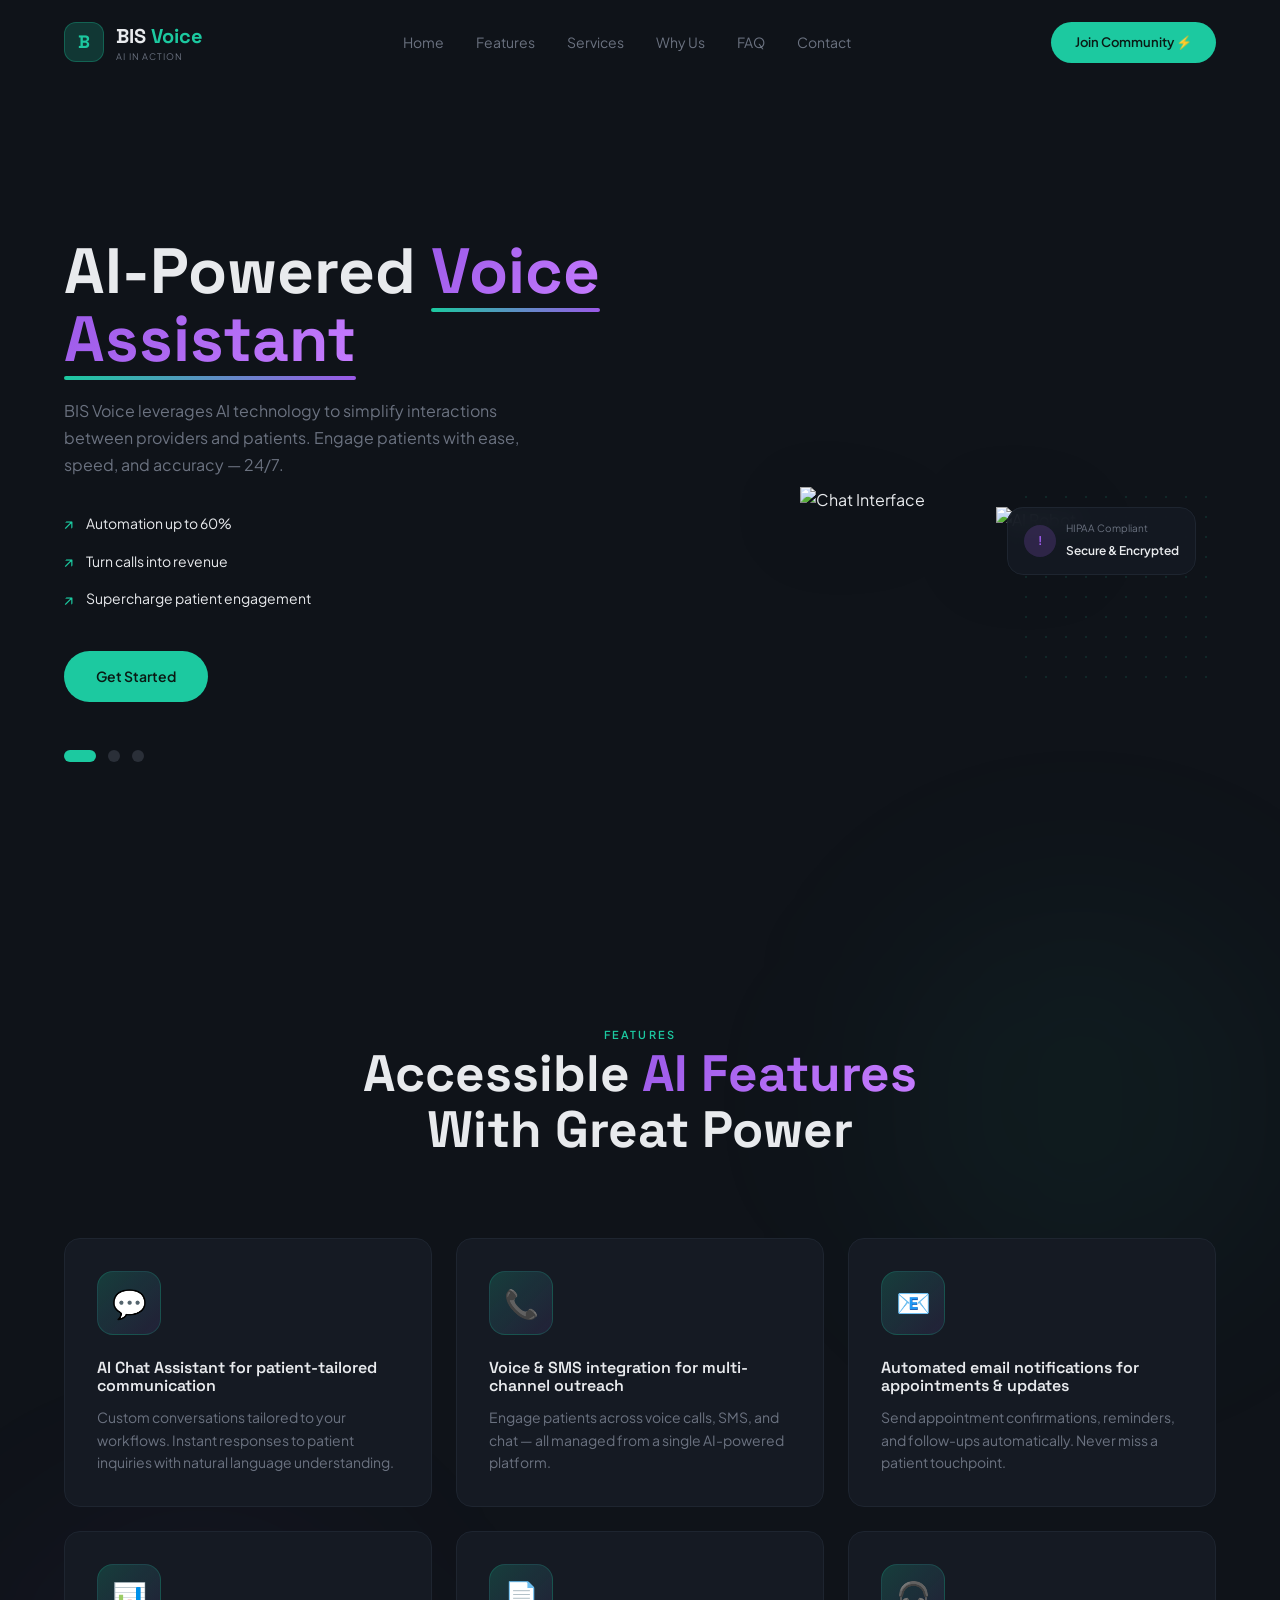
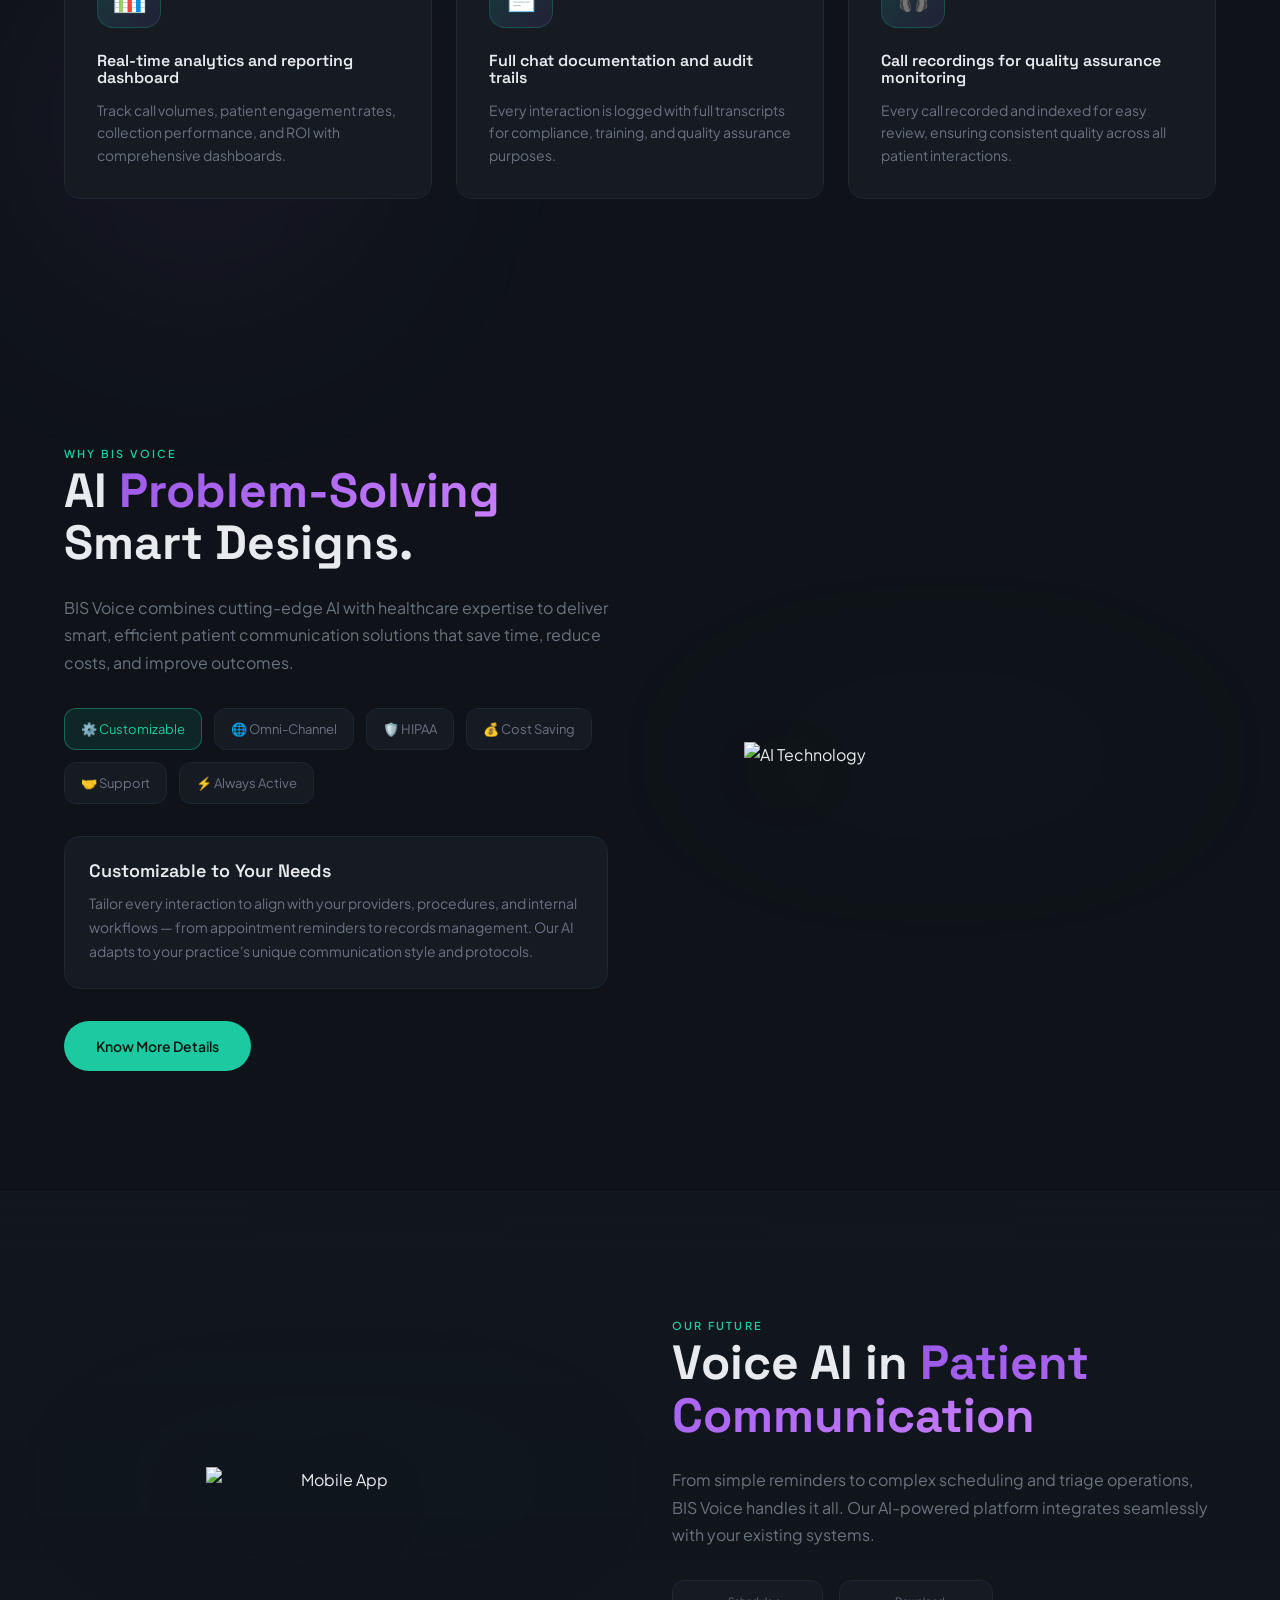
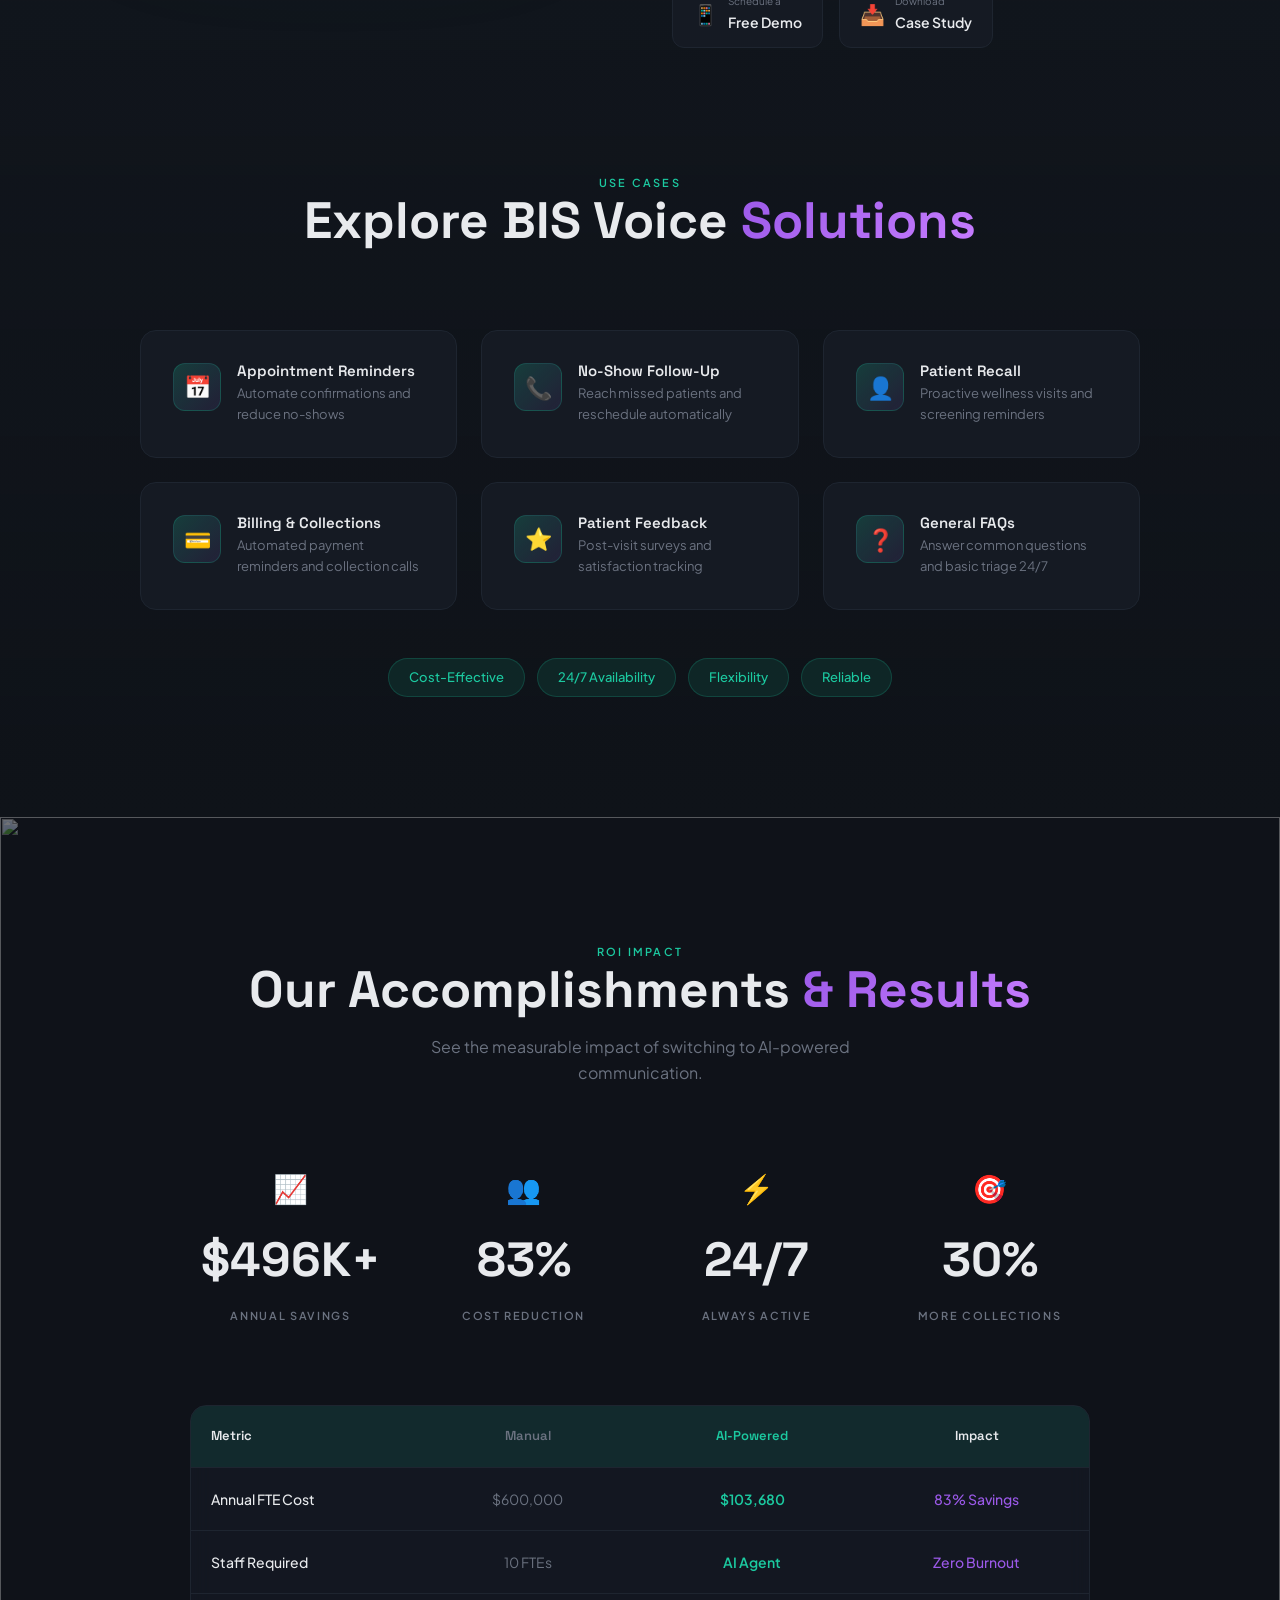
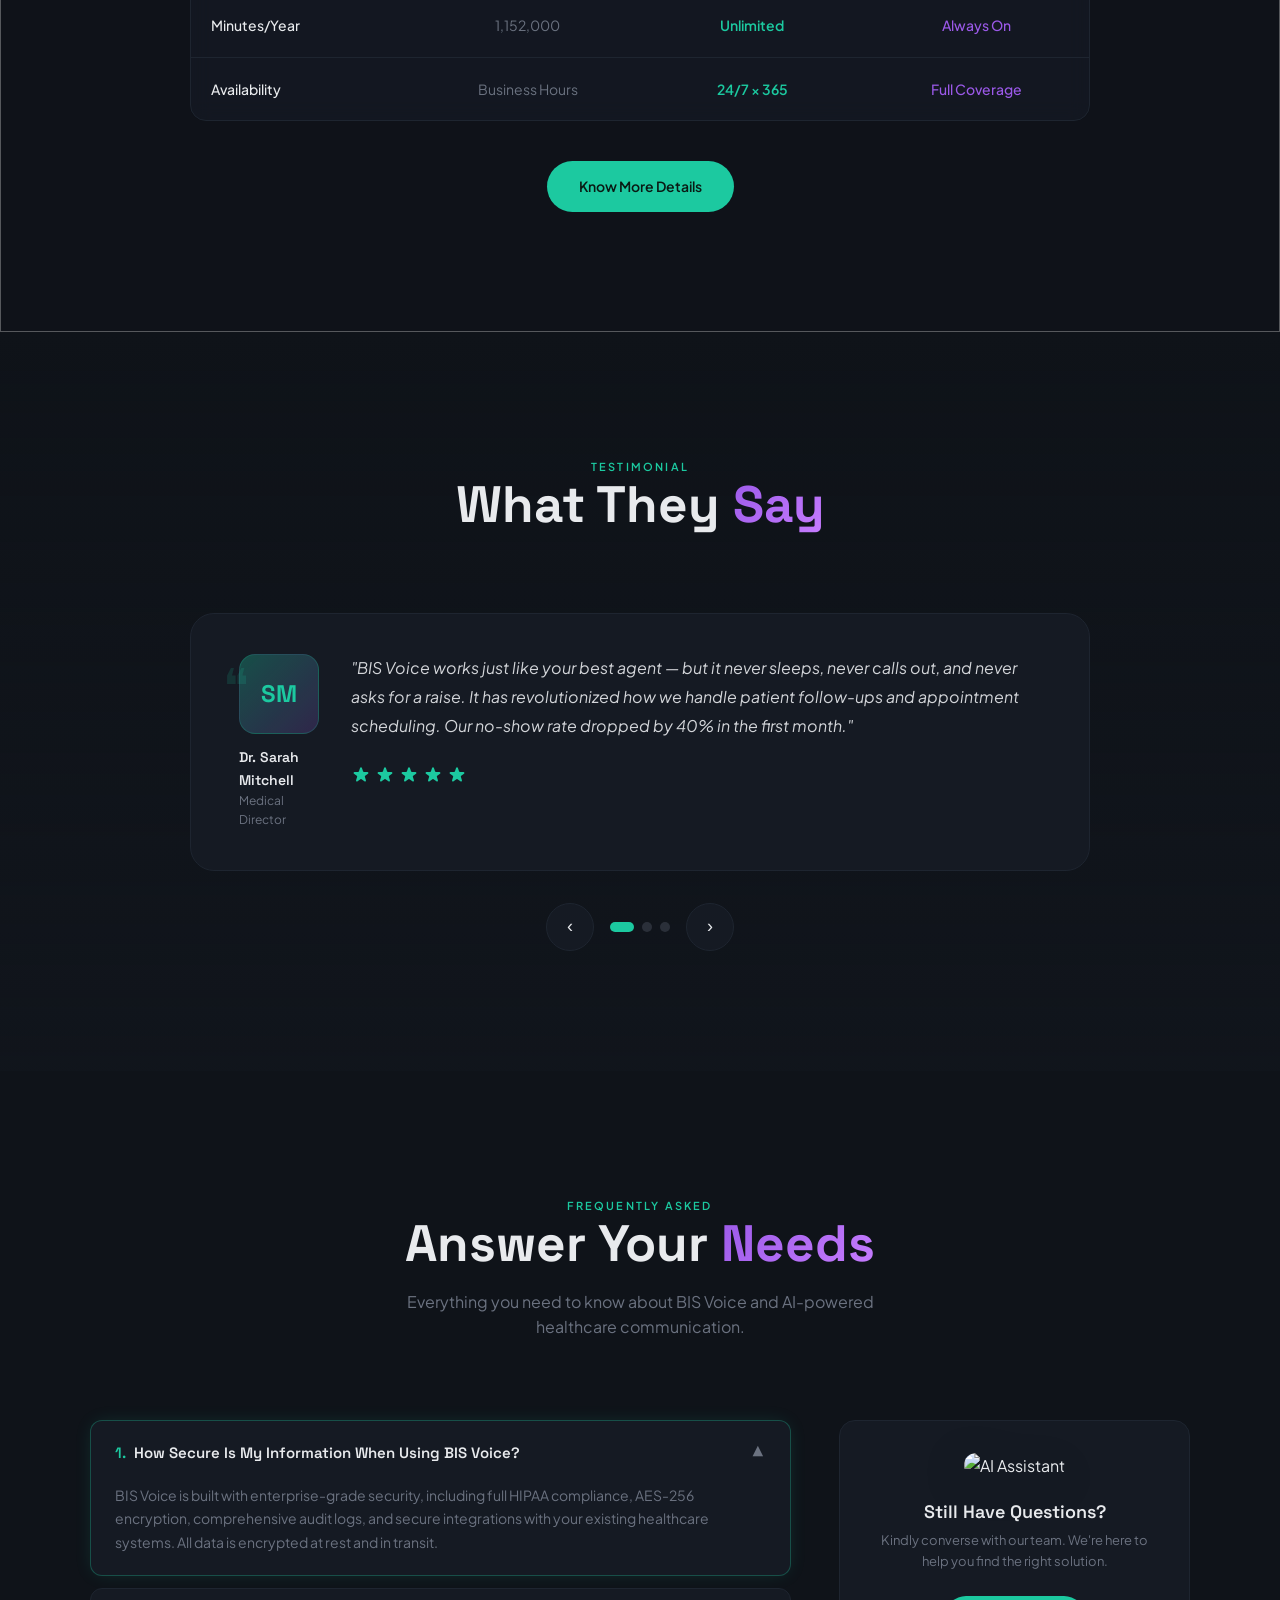
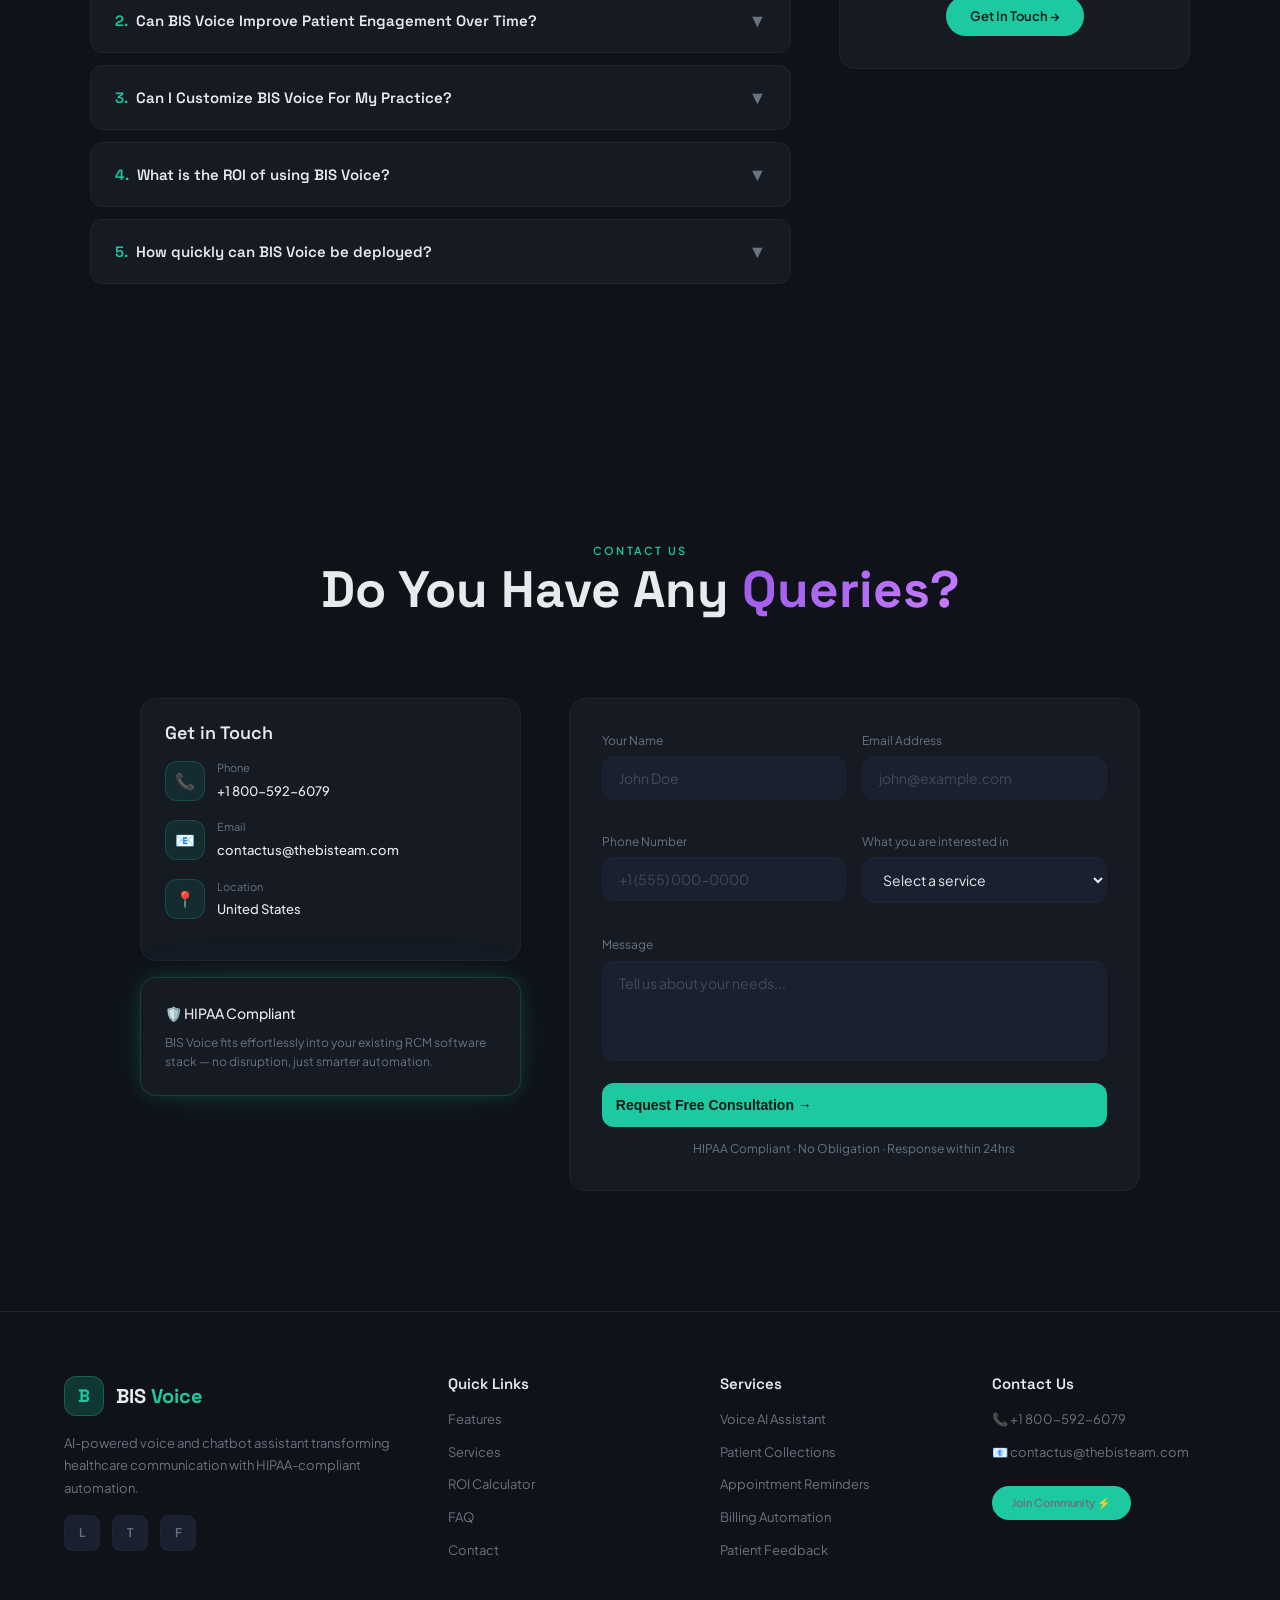
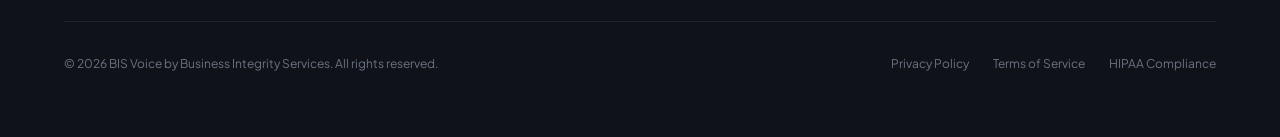
==== public/bisvoice-standalone.html @ 78877ca8 "Redesigned BIS Voice page Overhauled homepage to mimic AI Globe layout with new hero, features, use " ====
<!DOCTYPE html>
<html lang="en">
<head>
  <meta charset="UTF-8" />
  <meta name="viewport" content="width=device-width, initial-scale=1.0" />
  <title>BIS Voice — AI-Powered Healthcare Communication</title>
  <meta name="description" content="BIS Voice leverages AI to simplify healthcare communication. HIPAA-compliant voice and chatbot assistant for patient engagement." />
  <link rel="preconnect" href="https://fonts.googleapis.com" />
  <link rel="preconnect" href="https://fonts.gstatic.com" crossorigin />
  <link href="https://fonts.googleapis.com/css2?family=Plus+Jakarta+Sans:wght@300;400;500;600;700;800&family=Space+Grotesk:wght@400;500;600;700&display=swap" rel="stylesheet" />
  <style>
    *, *::before, *::after { margin: 0; padding: 0; box-sizing: border-box; }
    :root {
      --bg: #0f1319;
      --bg-card: #151a23;
      --fg: #e8eaed;
      --primary: #1cc9a0;
      --primary-dark: #0a1a14;
      --accent: #9b59e8;
      --muted: #6b7280;
      --border: #1e2530;
      --secondary: #1a2030;
    }
    html { scroll-behavior: smooth; }
    body { font-family: 'Plus Jakarta Sans', sans-serif; background: var(--bg); color: var(--fg); line-height: 1.6; overflow-x: hidden; }
    h1, h2, h3, h4, h5, h6 { font-family: 'Space Grotesk', sans-serif; line-height: 1.1; }
    a { text-decoration: none; color: inherit; }
    img { max-width: 100%; height: auto; }
    .container { max-width: 1200px; margin: 0 auto; padding: 0 24px; }
    
    /* Utilities */
    .text-gradient { background: linear-gradient(135deg, var(--accent), #c77dff); -webkit-background-clip: text; -webkit-text-fill-color: transparent; background-clip: text; }
    .section-label { font-size: 11px; font-weight: 600; text-transform: uppercase; letter-spacing: 0.2em; color: var(--primary); }
    .glow-border { box-shadow: 0 0 20px -5px rgba(28,201,160,0.3), 0 0 60px -15px rgba(28,201,160,0.15); }
    .btn-primary { display: inline-flex; align-items: center; gap: 8px; background: var(--primary); color: var(--primary-dark); padding: 14px 32px; border-radius: 50px; font-weight: 600; font-size: 14px; border: none; cursor: pointer; transition: all 0.3s; }
    .btn-primary:hover { box-shadow: 0 10px 30px rgba(28,201,160,0.3); transform: translateY(-2px); }
    .card { background: var(--bg-card); border: 1px solid var(--border); border-radius: 16px; padding: 32px; transition: all 0.5s; }
    .card:hover { transform: translateY(-8px); box-shadow: 0 20px 60px -15px rgba(28,201,160,0.2); }
    .dot-pattern { background-image: radial-gradient(circle, rgba(28,201,160,0.3) 1px, transparent 1px); background-size: 20px 20px; }

    /* Animations */
    @keyframes float { 0%,100%{transform:translateY(0)} 50%{transform:translateY(-20px)} }
    @keyframes fadeInUp { from{opacity:0;transform:translateY(30px)} to{opacity:1;transform:translateY(0)} }
    @keyframes slideLeft { 0%{transform:translateX(0)} 100%{transform:translateX(-50%)} }
    .animate-float { animation: float 6s ease-in-out infinite; }
    .fade-in { animation: fadeInUp 0.6s ease-out both; }
    .fade-in-d1 { animation-delay: 0.1s; }
    .fade-in-d2 { animation-delay: 0.2s; }
    .fade-in-d3 { animation-delay: 0.3s; }
    .fade-in-d4 { animation-delay: 0.4s; }
    .fade-in-d5 { animation-delay: 0.5s; }

    /* Navigation */
    .navbar { position: fixed; top: 0; left: 0; right: 0; z-index: 50; padding: 20px 0; transition: all 0.5s; }
    .navbar.scrolled { background: rgba(15,19,25,0.95); backdrop-filter: blur(20px); border-bottom: 1px solid var(--border); padding: 12px 0; }
    .navbar .inner { display: flex; align-items: center; justify-content: space-between; }
    .logo { display: flex; align-items: center; gap: 12px; }
    .logo-icon { width: 40px; height: 40px; border-radius: 12px; background: rgba(28,201,160,0.2); border: 1px solid rgba(28,201,160,0.3); display: flex; align-items: center; justify-content: center; font-family: 'Space Grotesk'; font-weight: 700; color: var(--primary); font-size: 18px; }
    .logo-text { font-family: 'Space Grotesk'; font-weight: 700; font-size: 20px; }
    .logo-text .highlight { color: var(--primary); }
    .logo-sub { font-size: 9px; color: var(--muted); text-transform: uppercase; letter-spacing: 0.1em; margin-top: -2px; }
    .nav-links { display: flex; align-items: center; gap: 32px; }
    .nav-links a { font-size: 14px; color: var(--muted); transition: color 0.3s; position: relative; }
    .nav-links a:hover { color: var(--fg); }
    .nav-links a::after { content: ''; position: absolute; bottom: -4px; left: 0; width: 0; height: 2px; background: var(--primary); transition: width 0.3s; }
    .nav-links a:hover::after { width: 100%; }
    .nav-cta { display: inline-flex; align-items: center; gap: 6px; background: var(--primary); color: var(--primary-dark); padding: 10px 24px; border-radius: 50px; font-weight: 600; font-size: 13px; transition: all 0.3s; }
    .nav-cta:hover { box-shadow: 0 5px 20px rgba(28,201,160,0.3); }
    .mobile-menu-btn { display: none; background: none; border: none; color: var(--fg); cursor: pointer; font-size: 24px; }

    /* Hero */
    .hero { min-height: 100vh; display: flex; align-items: center; position: relative; overflow: hidden; padding-top: 100px; }
    .hero-bg { position: absolute; inset: 0; }
    .hero-bg::after { content: ''; position: absolute; inset: 0; background: linear-gradient(to bottom, rgba(15,19,25,0.4), rgba(15,19,25,0.7), var(--bg)); }
    .hero .grid { display: grid; grid-template-columns: 1fr 1fr; gap: 48px; align-items: center; }
    .hero h1 { font-size: clamp(40px, 5vw, 72px); font-weight: 700; margin-bottom: 24px; line-height: 1.05; }
    .hero h1 .colored { position: relative; display: inline; background: linear-gradient(135deg, var(--accent), #c77dff); -webkit-background-clip: text; -webkit-text-fill-color: transparent; }
    .hero h1 .colored::after { content:''; position:absolute; bottom:0; left:0; width:100%; height:4px; background:linear-gradient(90deg,var(--primary),var(--accent)); border-radius:2px; }
    .hero-desc { color: var(--muted); font-size: 16px; line-height: 1.7; margin-bottom: 32px; max-width: 500px; }
    .hero-bullets { list-style: none; margin-bottom: 40px; }
    .hero-bullets li { display: flex; align-items: center; gap: 12px; font-size: 14px; margin-bottom: 12px; }
    .hero-bullets li .arrow { color: var(--primary); font-size: 16px; }
    .hero-dots { display: flex; gap: 12px; margin-top: 48px; }
    .hero-dot { width: 12px; height: 12px; border-radius: 50%; background: rgba(107,114,128,0.3); border: none; cursor: pointer; transition: all 0.3s; }
    .hero-dot.active { background: var(--primary); width: 32px; border-radius: 6px; }
    .hero-right { position: relative; }
    .hero-chat-img { width: 280px; margin: 0 auto; display: block; filter: drop-shadow(0 20px 40px rgba(0,0,0,0.4)); }
    .hero-robot-img { position: absolute; right: -20px; bottom: -20px; width: 240px; filter: drop-shadow(0 20px 40px rgba(0,0,0,0.5)); }
    .hero-badge { position: absolute; top: 20px; right: 20px; background: rgba(21,26,35,0.9); backdrop-filter: blur(10px); border: 1px solid var(--border); border-radius: 16px; padding: 12px 16px; display: flex; align-items: center; gap: 10px; }
    .hero-badge-icon { width: 32px; height: 32px; border-radius: 50%; background: rgba(155,89,232,0.2); display: flex; align-items: center; justify-content: center; color: var(--accent); font-weight: 700; font-size: 12px; }
    .hero-badge p { font-size: 10px; color: var(--muted); }
    .hero-badge span { font-size: 12px; font-weight: 600; }
    .hero-dot-pattern { position: absolute; top: 0; right: 0; width: 200px; height: 200px; opacity: 0.4; }

    /* Features */
    .features { padding: 120px 0; position: relative; }
    .features .blob { position: absolute; width: 400px; height: 400px; border-radius: 50%; filter: blur(100px); }
    .features .blob-1 { top: 0; right: 0; background: rgba(28,201,160,0.05); }
    .features .blob-2 { bottom: 0; left: 0; background: rgba(155,89,232,0.05); }
    .section-header { text-align: center; margin-bottom: 80px; }
    .section-header h2 { font-size: clamp(32px, 4vw, 56px); font-weight: 700; }
    .feature-grid { display: grid; grid-template-columns: repeat(3, 1fr); gap: 24px; }
    .feature-card { position: relative; overflow: hidden; }
    .feature-card::before { content:''; position:absolute; inset:0; background:linear-gradient(135deg, rgba(28,201,160,0.05), rgba(155,89,232,0.05)); opacity:0; transition:opacity 0.5s; }
    .feature-card:hover::before { opacity:1; }
    .feature-icon { width: 64px; height: 64px; border-radius: 16px; background: linear-gradient(135deg, rgba(28,201,160,0.2), rgba(155,89,232,0.1)); border: 1px solid rgba(28,201,160,0.2); display: flex; align-items: center; justify-content: center; margin-bottom: 24px; color: var(--primary); font-size: 28px; transition: transform 0.5s; position: relative; z-index: 1; }
    .feature-card:hover .feature-icon { transform: scale(1.1); }
    .feature-card h3 { font-size: 16px; font-weight: 600; margin-bottom: 12px; position: relative; z-index: 1; }
    .feature-card p { font-size: 14px; color: var(--muted); position: relative; z-index: 1; }

    /* Services / Why Choose */
    .services { padding: 120px 0; position: relative; }
    .services .grid { display: grid; grid-template-columns: 1fr 1fr; gap: 64px; align-items: center; }
    .services h2 { font-size: clamp(32px, 4vw, 48px); font-weight: 700; margin-bottom: 24px; }
    .services .desc { color: var(--muted); margin-bottom: 32px; line-height: 1.7; }
    .tabs-wrap { display: flex; flex-wrap: wrap; gap: 12px; margin-bottom: 32px; }
    .tab-btn { display: flex; align-items: center; gap: 8px; padding: 12px 16px; border-radius: 12px; border: 1px solid var(--border); background: var(--bg-card); color: var(--muted); font-size: 13px; cursor: pointer; transition: all 0.3s; font-family: 'Plus Jakarta Sans'; }
    .tab-btn.active { background: rgba(28,201,160,0.1); border-color: rgba(28,201,160,0.4); color: var(--primary); }
    .tab-btn:hover { border-color: rgba(28,201,160,0.2); }
    .tab-content { background: var(--bg-card); border: 1px solid var(--border); border-radius: 16px; padding: 24px; }
    .tab-content h3 { font-size: 18px; font-weight: 600; margin-bottom: 12px; }
    .tab-content p { font-size: 14px; color: var(--muted); line-height: 1.7; }
    .services-img { width: 100%; max-width: 400px; margin: 0 auto; display: block; filter: drop-shadow(0 20px 60px rgba(28,201,160,0.15)); }
    .services-img-wrap { position: relative; }
    .services-img-wrap::before { content:''; position:absolute; inset:0; background:rgba(28,201,160,0.1); border-radius:50%; filter:blur(100px); }

    /* Use Cases / Mobile App */
    .usecases { padding: 120px 0; position: relative; background: linear-gradient(to bottom, rgba(21,26,35,0.5), var(--bg)); }
    .usecases .app-grid { display: grid; grid-template-columns: 1fr 1fr; gap: 64px; align-items: center; margin-bottom: 120px; }
    .app-phone { width: 260px; margin: 0 auto; display: block; filter: drop-shadow(0 20px 40px rgba(0,0,0,0.4)); position: relative; z-index: 1; }
    .app-phone-wrap { position: relative; text-align: center; }
    .app-phone-wrap::before { content:''; position:absolute; inset:0; background:rgba(28,201,160,0.1); border-radius:50%; filter:blur(80px); }
    .app-btns { display: flex; gap: 16px; margin-top: 32px; }
    .app-btn { display: flex; align-items: center; gap: 10px; background: var(--bg-card); border: 1px solid var(--border); border-radius: 12px; padding: 12px 20px; transition: all 0.3s; }
    .app-btn:hover { border-color: rgba(28,201,160,0.3); }
    .app-btn-icon { color: var(--primary); font-size: 20px; }
    .app-btn-text small { font-size: 10px; color: var(--muted); display: block; }
    .app-btn-text span { font-size: 14px; font-weight: 600; }
    .uc-grid { display: grid; grid-template-columns: repeat(3, 1fr); gap: 24px; max-width: 1000px; margin: 0 auto; }
    .uc-card { position: relative; overflow: hidden; }
    .uc-card-inner { display: flex; align-items: flex-start; gap: 16px; position: relative; z-index: 1; }
    .uc-icon { width: 48px; height: 48px; min-width: 48px; border-radius: 12px; background: linear-gradient(135deg, rgba(28,201,160,0.2), rgba(155,89,232,0.1)); border: 1px solid rgba(28,201,160,0.2); display: flex; align-items: center; justify-content: center; color: var(--primary); font-size: 22px; transition: transform 0.3s; }
    .uc-card:hover .uc-icon { transform: scale(1.1); }
    .uc-card h3 { font-size: 15px; font-weight: 600; margin-bottom: 4px; }
    .uc-card p { font-size: 13px; color: var(--muted); }
    .pills { display: flex; flex-wrap: wrap; justify-content: center; gap: 12px; margin-top: 48px; }
    .pill { background: rgba(28,201,160,0.1); border: 1px solid rgba(28,201,160,0.2); color: var(--primary); font-size: 13px; padding: 8px 20px; border-radius: 50px; font-weight: 500; }

    /* Stats / Comparison */
    .stats-section { position: relative; padding: 120px 0; overflow: hidden; }
    .stats-bg { position: absolute; inset: 0; object-fit: cover; width: 100%; height: 100%; }
    .stats-overlay { position: absolute; inset: 0; background: rgba(15,19,25,0.6); }
    .stats-grid { display: grid; grid-template-columns: repeat(4, 1fr); gap: 32px; max-width: 900px; margin: 0 auto 80px; }
    .stat-item { text-align: center; }
    .stat-icon { color: var(--primary); font-size: 28px; margin-bottom: 12px; }
    .stat-value { font-size: clamp(36px, 4vw, 48px); font-weight: 700; margin-bottom: 8px; font-family: 'Space Grotesk'; }
    .stat-label { font-size: 11px; text-transform: uppercase; letter-spacing: 0.15em; color: var(--muted); font-weight: 600; }
    .comparison-table { max-width: 900px; margin: 0 auto; background: rgba(21,26,35,0.8); backdrop-filter: blur(10px); border: 1px solid var(--border); border-radius: 16px; overflow: hidden; }
    .table-header { display: grid; grid-template-columns: repeat(4, 1fr); background: rgba(28,201,160,0.1); border-bottom: 1px solid var(--border); }
    .table-header div { padding: 20px; font-family: 'Space Grotesk'; font-weight: 600; font-size: 13px; }
    .table-header div:not(:first-child) { text-align: center; }
    .table-header div:nth-child(2) { color: var(--muted); }
    .table-header div:nth-child(3) { color: var(--primary); }
    .table-row { display: grid; grid-template-columns: repeat(4, 1fr); border-bottom: 1px solid var(--border); transition: background 0.3s; }
    .table-row:last-child { border-bottom: none; }
    .table-row:hover { background: rgba(28,201,160,0.03); }
    .table-row div { padding: 20px; font-size: 14px; }
    .table-row div:not(:first-child) { text-align: center; }
    .table-row div:first-child { font-weight: 500; }
    .table-row div:nth-child(2) { color: var(--muted); }
    .table-row div:nth-child(3) { color: var(--primary); font-weight: 600; }
    .table-row div:nth-child(4) { color: var(--accent); font-weight: 500; }

    /* Testimonials */
    .testimonials { padding: 120px 0; position: relative; background: linear-gradient(to bottom, var(--bg), rgba(21,26,35,0.3)); }
    .testimonial-card { background: var(--bg-card); border: 1px solid var(--border); border-radius: 24px; padding: 40px 48px; max-width: 900px; margin: 0 auto; position: relative; }
    .testimonial-quote-icon { color: rgba(28,201,160,0.15); font-size: 48px; position: absolute; top: 32px; left: 32px; }
    .testimonial-inner { display: flex; gap: 32px; align-items: flex-start; }
    .testimonial-avatar { width: 80px; height: 80px; min-width: 80px; border-radius: 16px; background: linear-gradient(135deg, rgba(28,201,160,0.3), rgba(155,89,232,0.2)); border: 1px solid rgba(28,201,160,0.2); display: flex; align-items: center; justify-content: center; font-family: 'Space Grotesk'; font-weight: 700; font-size: 24px; color: var(--primary); }
    .testimonial-name { font-family: 'Space Grotesk'; font-weight: 600; font-size: 14px; margin-top: 12px; }
    .testimonial-role { font-size: 12px; color: var(--muted); }
    .testimonial-text { font-size: 16px; line-height: 1.8; color: rgba(232,234,237,0.9); font-style: italic; }
    .testimonial-stars { display: flex; gap: 4px; margin-top: 24px; }
    .testimonial-stars svg { width: 20px; height: 20px; fill: var(--primary); }
    .testimonial-nav { display: flex; align-items: center; justify-content: center; gap: 16px; margin-top: 32px; }
    .testimonial-nav-btn { width: 48px; height: 48px; border-radius: 50%; background: var(--bg-card); border: 1px solid var(--border); display: flex; align-items: center; justify-content: center; cursor: pointer; transition: all 0.3s; color: var(--fg); font-size: 18px; }
    .testimonial-nav-btn:hover { border-color: rgba(28,201,160,0.4); background: rgba(28,201,160,0.05); }
    .testimonial-dots { display: flex; gap: 8px; }
    .testimonial-dot { width: 10px; height: 10px; border-radius: 50%; background: rgba(107,114,128,0.3); border: none; cursor: pointer; transition: all 0.3s; }
    .testimonial-dot.active { background: var(--primary); width: 24px; border-radius: 5px; }

    /* FAQ */
    .faq { padding: 120px 0; position: relative; }
    .faq-grid { display: grid; grid-template-columns: 2fr 1fr; gap: 48px; max-width: 1100px; margin: 0 auto; }
    .faq-item { background: var(--bg-card); border: 1px solid var(--border); border-radius: 12px; margin-bottom: 12px; overflow: hidden; transition: all 0.3s; }
    .faq-item.open { border-color: rgba(28,201,160,0.3); box-shadow: 0 0 20px -5px rgba(28,201,160,0.2); }
    .faq-question { padding: 20px 24px; display: flex; align-items: center; justify-content: space-between; cursor: pointer; font-family: 'Space Grotesk'; font-weight: 600; font-size: 15px; border: none; background: none; color: var(--fg); width: 100%; text-align: left; }
    .faq-question .num { color: var(--primary); margin-right: 8px; }
    .faq-question .chevron { transition: transform 0.3s; font-size: 18px; color: var(--muted); }
    .faq-item.open .faq-question .chevron { transform: rotate(180deg); }
    .faq-answer { padding: 0 24px 20px; color: var(--muted); font-size: 14px; line-height: 1.7; display: none; }
    .faq-item.open .faq-answer { display: block; }
    .faq-sidebar { position: sticky; top: 100px; }
    .faq-sidebar-card { background: var(--bg-card); border: 1px solid var(--border); border-radius: 16px; padding: 32px; text-align: center; }
    .faq-robot-img { width: 120px; margin: 0 auto 24px; filter: drop-shadow(0 10px 20px rgba(0,0,0,0.3)); }
    .faq-sidebar-card h4 { font-size: 18px; font-weight: 600; margin-bottom: 8px; }
    .faq-sidebar-card p { font-size: 13px; color: var(--muted); margin-bottom: 24px; }

    /* Contact */
    .contact { padding: 120px 0; position: relative; }
    .contact-grid { display: grid; grid-template-columns: 2fr 3fr; gap: 48px; max-width: 1000px; margin: 0 auto; }
    .contact-info-card { background: var(--bg-card); border: 1px solid var(--border); border-radius: 16px; padding: 24px; margin-bottom: 16px; }
    .contact-info-card h3 { font-size: 18px; font-weight: 600; margin-bottom: 16px; }
    .contact-item { display: flex; align-items: center; gap: 12px; margin-bottom: 16px; }
    .contact-icon { width: 40px; height: 40px; border-radius: 12px; background: rgba(28,201,160,0.1); border: 1px solid rgba(28,201,160,0.2); display: flex; align-items: center; justify-content: center; color: var(--primary); font-size: 16px; }
    .contact-item small { font-size: 11px; color: var(--muted); display: block; }
    .contact-item span { font-size: 13px; font-weight: 500; }
    .hipaa-card { background: var(--bg-card); border: 1px solid rgba(28,201,160,0.2); border-radius: 16px; padding: 24px; }
    .hipaa-card p:first-child { font-size: 14px; font-weight: 500; margin-bottom: 8px; }
    .hipaa-card p:last-child { font-size: 12px; color: var(--muted); line-height: 1.6; }
    .contact-form { background: var(--bg-card); border: 1px solid var(--border); border-radius: 16px; padding: 32px; }
    .form-row { display: grid; grid-template-columns: 1fr 1fr; gap: 16px; margin-bottom: 16px; }
    .form-group { margin-bottom: 16px; }
    .form-group label { display: block; font-size: 12px; color: var(--muted); margin-bottom: 6px; }
    .form-group input, .form-group select, .form-group textarea { width: 100%; background: var(--secondary); border: 1px solid var(--border); border-radius: 12px; padding: 12px 16px; font-size: 14px; color: var(--fg); font-family: 'Plus Jakarta Sans'; transition: all 0.3s; outline: none; }
    .form-group input:focus, .form-group select:focus, .form-group textarea:focus { border-color: rgba(28,201,160,0.5); box-shadow: 0 0 0 3px rgba(28,201,160,0.1); }
    .form-group textarea { resize: none; min-height: 100px; }
    .form-group input::placeholder, .form-group textarea::placeholder { color: rgba(107,114,128,0.5); }
    .form-submit { width: 100%; padding: 14px; border-radius: 12px; }
    .form-note { text-align: center; font-size: 12px; color: var(--muted); margin-top: 12px; }

    /* Footer */
    .footer { padding: 64px 0; border-top: 1px solid var(--border); position: relative; }
    .footer-grid { display: grid; grid-template-columns: 1.5fr 1fr 1fr 1fr; gap: 48px; margin-bottom: 48px; }
    .footer h4 { font-size: 15px; font-weight: 600; margin-bottom: 16px; }
    .footer-links a, .footer-links p { display: block; font-size: 13px; color: var(--muted); margin-bottom: 12px; transition: color 0.3s; }
    .footer-links a:hover { color: var(--primary); }
    .footer-desc { font-size: 13px; color: var(--muted); line-height: 1.7; margin-bottom: 16px; }
    .social-links { display: flex; gap: 12px; }
    .social-link { width: 36px; height: 36px; border-radius: 8px; background: var(--secondary); border: 1px solid var(--border); display: flex; align-items: center; justify-content: center; font-size: 12px; font-weight: 600; color: var(--muted); transition: all 0.3s; }
    .social-link:hover { color: var(--primary); border-color: rgba(28,201,160,0.3); }
    .footer-bottom { border-top: 1px solid var(--border); padding-top: 32px; display: flex; justify-content: space-between; align-items: center; flex-wrap: wrap; gap: 16px; }
    .footer-bottom p { font-size: 12px; color: var(--muted); }
    .footer-bottom-links { display: flex; gap: 24px; }
    .footer-bottom-links a { font-size: 12px; color: var(--muted); transition: color 0.3s; }
    .footer-bottom-links a:hover { color: var(--fg); }

    /* Responsive */
    @media (max-width: 1024px) {
      .hero .grid, .services .grid, .usecases .app-grid, .contact-grid { grid-template-columns: 1fr; }
      .hero-right, .services-img-wrap { display: none; }
      .feature-grid { grid-template-columns: repeat(2, 1fr); }
      .uc-grid { grid-template-columns: repeat(2, 1fr); }
      .stats-grid { grid-template-columns: repeat(2, 1fr); }
      .faq-grid { grid-template-columns: 1fr; }
      .faq-sidebar { display: none; }
      .footer-grid { grid-template-columns: repeat(2, 1fr); }
      .nav-links { display: none; }
      .nav-cta { display: none; }
      .mobile-menu-btn { display: block; }
    }
    @media (max-width: 640px) {
      .feature-grid, .uc-grid { grid-template-columns: 1fr; }
      .form-row { grid-template-columns: 1fr; }
      .table-header div, .table-row div { padding: 12px 8px; font-size: 11px; }
      .footer-grid { grid-template-columns: 1fr; }
      .app-btns { flex-direction: column; }
      .testimonial-inner { flex-direction: column; }
      .testimonial-card { padding: 24px; }
    }
  </style>
</head>
<body>
  <!-- Navbar -->
  <nav class="navbar" id="navbar">
    <div class="container inner">
      <a href="#" class="logo">
        <div class="logo-icon">B</div>
        <div>
          <div class="logo-text">BIS <span class="highlight">Voice</span></div>
          <div class="logo-sub">AI in Action</div>
        </div>
      </a>
      <div class="nav-links">
        <a href="#">Home</a>
        <a href="#features">Features</a>
        <a href="#services">Services</a>
        <a href="#why-choose">Why Us</a>
        <a href="#faq">FAQ</a>
        <a href="#contact">Contact</a>
      </div>
      <a href="#contact" class="nav-cta">Join Community ⚡</a>
      <button class="mobile-menu-btn" onclick="document.querySelector('.nav-links').classList.toggle('show')" aria-label="Menu">☰</button>
    </div>
  </nav>

  <!-- Hero -->
  <section class="hero">
    <div class="hero-bg"></div>
    <div class="container" style="position:relative;z-index:10;">
      <div class="grid">
        <div>
          <div class="fade-in">
            <h1>AI-Powered <span class="colored">Voice</span> <span class="colored">Assistant</span></h1>
            <p class="hero-desc">BIS Voice leverages AI technology to simplify interactions between providers and patients. Engage patients with ease, speed, and accuracy — 24/7.</p>
            <ul class="hero-bullets">
              <li><span class="arrow">↗</span> Automation up to 60%</li>
              <li><span class="arrow">↗</span> Turn calls into revenue</li>
              <li><span class="arrow">↗</span> Supercharge patient engagement</li>
            </ul>
            <a href="#contact" class="btn-primary">Get Started</a>
            <div class="hero-dots">
              <button class="hero-dot active"></button>
              <button class="hero-dot"></button>
              <button class="hero-dot"></button>
            </div>
          </div>
        </div>
        <div class="hero-right">
          <div class="hero-dot-pattern dot-pattern" style="width:200px;height:200px;position:absolute;top:0;right:0;opacity:0.4"></div>
          <img src="https://images.unsplash.com/photo-1535378917042-10a22c95931a?w=400&h=600&fit=crop" alt="Chat Interface" class="hero-chat-img fade-in fade-in-d2" />
          <img src="https://images.unsplash.com/photo-1485827404703-89b55fcc595e?w=300&h=400&fit=crop" alt="AI Robot" class="hero-robot-img fade-in fade-in-d4 animate-float" />
          <div class="hero-badge fade-in fade-in-d3 animate-float" style="animation-delay:2s">
            <div class="hero-badge-icon">!</div>
            <div>
              <p>HIPAA Compliant</p>
              <span>Secure & Encrypted</span>
            </div>
          </div>
        </div>
      </div>
    </div>
  </section>

  <!-- Features -->
  <section class="features" id="features">
    <div class="blob blob-1"></div>
    <div class="blob blob-2"></div>
    <div class="container" style="position:relative;z-index:1">
      <div class="section-header fade-in">
        <span class="section-label">Features</span>
        <h2>Accessible <span class="text-gradient">AI Features</span><br/>With Great Power</h2>
      </div>
      <div class="feature-grid">
        <div class="card feature-card fade-in fade-in-d1">
          <div class="feature-icon">💬</div>
          <h3>AI Chat Assistant for patient-tailored communication</h3>
          <p>Custom conversations tailored to your workflows. Instant responses to patient inquiries with natural language understanding.</p>
        </div>
        <div class="card feature-card fade-in fade-in-d2">
          <div class="feature-icon">📞</div>
          <h3>Voice & SMS integration for multi-channel outreach</h3>
          <p>Engage patients across voice calls, SMS, and chat — all managed from a single AI-powered platform.</p>
        </div>
        <div class="card feature-card fade-in fade-in-d3">
          <div class="feature-icon">📧</div>
          <h3>Automated email notifications for appointments & updates</h3>
          <p>Send appointment confirmations, reminders, and follow-ups automatically. Never miss a patient touchpoint.</p>
        </div>
        <div class="card feature-card fade-in fade-in-d4">
          <div class="feature-icon">📊</div>
          <h3>Real-time analytics and reporting dashboard</h3>
          <p>Track call volumes, patient engagement rates, collection performance, and ROI with comprehensive dashboards.</p>
        </div>
        <div class="card feature-card fade-in fade-in-d5">
          <div class="feature-icon">📄</div>
          <h3>Full chat documentation and audit trails</h3>
          <p>Every interaction is logged with full transcripts for compliance, training, and quality assurance purposes.</p>
        </div>
        <div class="card feature-card fade-in">
          <div class="feature-icon">🎧</div>
          <h3>Call recordings for quality assurance monitoring</h3>
          <p>Every call recorded and indexed for easy review, ensuring consistent quality across all patient interactions.</p>
        </div>
      </div>
    </div>
  </section>

  <!-- Services / Why Choose -->
  <section class="services" id="services">
    <div class="container">
      <div class="grid">
        <div class="fade-in">
          <span class="section-label">Why BIS Voice</span>
          <h2>AI <span class="text-gradient">Problem-Solving</span><br/>Smart Designs.</h2>
          <p class="desc">BIS Voice combines cutting-edge AI with healthcare expertise to deliver smart, efficient patient communication solutions that save time, reduce costs, and improve outcomes.</p>
          <div class="tabs-wrap">
            <button class="tab-btn active" onclick="showTab(0,this)">⚙️ Customizable</button>
            <button class="tab-btn" onclick="showTab(1,this)">🌐 Omni-Channel</button>
            <button class="tab-btn" onclick="showTab(2,this)">🛡️ HIPAA</button>
            <button class="tab-btn" onclick="showTab(3,this)">💰 Cost Saving</button>
            <button class="tab-btn" onclick="showTab(4,this)">🤝 Support</button>
            <button class="tab-btn" onclick="showTab(5,this)">⚡ Always Active</button>
          </div>
          <div class="tab-content" id="tab-content">
            <h3 id="tab-title">Customizable to Your Needs</h3>
            <p id="tab-desc">Tailor every interaction to align with your providers, procedures, and internal workflows — from appointment reminders to records management. Our AI adapts to your practice's unique communication style and protocols.</p>
          </div>
          <a href="#contact" class="btn-primary" style="margin-top:32px">Know More Details</a>
        </div>
        <div class="services-img-wrap">
          <img src="https://images.unsplash.com/photo-1677442136019-21780ecad995?w=500&h=500&fit=crop" alt="AI Technology" class="services-img fade-in" />
        </div>
      </div>
    </div>
  </section>

  <!-- Use Cases -->
  <section class="usecases" id="why-choose">
    <div class="container">
      <!-- App Section -->
      <div class="app-grid">
        <div class="app-phone-wrap fade-in">
          <img src="https://images.unsplash.com/photo-1512941937669-90a1b58e7e9c?w=300&h=500&fit=crop" alt="Mobile App" class="app-phone" />
        </div>
        <div class="fade-in">
          <span class="section-label">Our Future</span>
          <h2 style="font-size:clamp(32px,4vw,48px);font-weight:700;margin-bottom:24px">Voice AI in <span class="text-gradient">Patient Communication</span></h2>
          <p style="color:var(--muted);line-height:1.7;margin-bottom:32px">From simple reminders to complex scheduling and triage operations, BIS Voice handles it all. Our AI-powered platform integrates seamlessly with your existing systems.</p>
          <div class="app-btns">
            <a href="#contact" class="app-btn">
              <span class="app-btn-icon">📱</span>
              <div class="app-btn-text"><small>Schedule a</small><span>Free Demo</span></div>
            </a>
            <a href="#contact" class="app-btn">
              <span class="app-btn-icon">📥</span>
              <div class="app-btn-text"><small>Download</small><span>Case Study</span></div>
            </a>
          </div>
        </div>
      </div>

      <!-- Use Cases Grid -->
      <div class="section-header fade-in">
        <span class="section-label">Use Cases</span>
        <h2>Explore BIS Voice <span class="text-gradient">Solutions</span></h2>
      </div>
      <div class="uc-grid">
        <div class="card uc-card fade-in fade-in-d1"><div class="uc-card-inner"><div class="uc-icon">📅</div><div><h3>Appointment Reminders</h3><p>Automate confirmations and reduce no-shows</p></div></div></div>
        <div class="card uc-card fade-in fade-in-d2"><div class="uc-card-inner"><div class="uc-icon">📞</div><div><h3>No-Show Follow-Up</h3><p>Reach missed patients and reschedule automatically</p></div></div></div>
        <div class="card uc-card fade-in fade-in-d3"><div class="uc-card-inner"><div class="uc-icon">👤</div><div><h3>Patient Recall</h3><p>Proactive wellness visits and screening reminders</p></div></div></div>
        <div class="card uc-card fade-in fade-in-d4"><div class="uc-card-inner"><div class="uc-icon">💳</div><div><h3>Billing & Collections</h3><p>Automated payment reminders and collection calls</p></div></div></div>
        <div class="card uc-card fade-in fade-in-d5"><div class="uc-card-inner"><div class="uc-icon">⭐</div><div><h3>Patient Feedback</h3><p>Post-visit surveys and satisfaction tracking</p></div></div></div>
        <div class="card uc-card fade-in"><div class="uc-card-inner"><div class="uc-icon">❓</div><div><h3>General FAQs</h3><p>Answer common questions and basic triage 24/7</p></div></div></div>
      </div>
      <div class="pills fade-in">
        <span class="pill">Cost-Effective</span>
        <span class="pill">24/7 Availability</span>
        <span class="pill">Flexibility</span>
        <span class="pill">Reliable</span>
      </div>
    </div>
  </section>

  <!-- Stats & Comparison -->
  <section class="stats-section" id="comparison">
    <img src="https://images.unsplash.com/photo-1451187580459-43490279c0fa?w=1920&h=1080&fit=crop" alt="" class="stats-bg" />
    <div class="stats-overlay"></div>
    <div class="container" style="position:relative;z-index:1">
      <div class="section-header fade-in">
        <span class="section-label">ROI Impact</span>
        <h2>Our Accomplishments <span class="text-gradient">& Results</span></h2>
        <p style="color:var(--muted);max-width:500px;margin:16px auto 0">See the measurable impact of switching to AI-powered communication.</p>
      </div>
      <div class="stats-grid">
        <div class="stat-item fade-in fade-in-d1">
          <div class="stat-icon">📈</div>
          <div class="stat-value">$496K+</div>
          <div class="stat-label">Annual Savings</div>
        </div>
        <div class="stat-item fade-in fade-in-d2">
          <div class="stat-icon">👥</div>
          <div class="stat-value">83%</div>
          <div class="stat-label">Cost Reduction</div>
        </div>
        <div class="stat-item fade-in fade-in-d3">
          <div class="stat-icon">⚡</div>
          <div class="stat-value">24/7</div>
          <div class="stat-label">Always Active</div>
        </div>
        <div class="stat-item fade-in fade-in-d4">
          <div class="stat-icon">🎯</div>
          <div class="stat-value">30%</div>
          <div class="stat-label">More Collections</div>
        </div>
      </div>
      <div class="comparison-table fade-in">
        <div class="table-header">
          <div>Metric</div>
          <div>Manual</div>
          <div>AI-Powered</div>
          <div>Impact</div>
        </div>
        <div class="table-row"><div>Annual FTE Cost</div><div>$600,000</div><div>$103,680</div><div>83% Savings</div></div>
        <div class="table-row"><div>Staff Required</div><div>10 FTEs</div><div>AI Agent</div><div>Zero Burnout</div></div>
        <div class="table-row"><div>Minutes/Year</div><div>1,152,000</div><div>Unlimited</div><div>Always On</div></div>
        <div class="table-row"><div>Availability</div><div>Business Hours</div><div>24/7 × 365</div><div>Full Coverage</div></div>
      </div>
      <div style="text-align:center;margin-top:40px" class="fade-in">
        <a href="#contact" class="btn-primary">Know More Details</a>
      </div>
    </div>
  </section>

  <!-- Testimonials -->
  <section class="testimonials">
    <div class="container">
      <div class="section-header fade-in">
        <span class="section-label">Testimonial</span>
        <h2>What They <span class="text-gradient">Say</span></h2>
      </div>
      <div class="testimonial-card fade-in" id="testimonial-card">
        <div class="testimonial-quote-icon">❝</div>
        <div class="testimonial-inner">
          <div>
            <div class="testimonial-avatar" id="t-avatar">SM</div>
            <div class="testimonial-name" id="t-name">Dr. Sarah Mitchell</div>
            <div class="testimonial-role" id="t-role">Medical Director</div>
          </div>
          <div>
            <p class="testimonial-text" id="t-text">"BIS Voice works just like your best agent — but it never sleeps, never calls out, and never asks for a raise. It has revolutionized how we handle patient follow-ups and appointment scheduling. Our no-show rate dropped by 40% in the first month."</p>
            <div class="testimonial-stars">
              <svg viewBox="0 0 20 20"><path d="M9.049 2.927c.3-.921 1.603-.921 1.902 0l1.07 3.292a1 1 0 00.95.69h3.462c.969 0 1.371 1.24.588 1.81l-2.8 2.034a1 1 0 00-.364 1.118l1.07 3.292c.3.921-.755 1.688-1.54 1.118l-2.8-2.034a1 1 0 00-1.175 0l-2.8 2.034c-.784.57-1.838-.197-1.539-1.118l1.07-3.292a1 1 0 00-.364-1.118L2.98 8.72c-.783-.57-.38-1.81.588-1.81h3.461a1 1 0 00.951-.69l1.07-3.292z"/></svg>
              <svg viewBox="0 0 20 20"><path d="M9.049 2.927c.3-.921 1.603-.921 1.902 0l1.07 3.292a1 1 0 00.95.69h3.462c.969 0 1.371 1.24.588 1.81l-2.8 2.034a1 1 0 00-.364 1.118l1.07 3.292c.3.921-.755 1.688-1.54 1.118l-2.8-2.034a1 1 0 00-1.175 0l-2.8 2.034c-.784.57-1.838-.197-1.539-1.118l1.07-3.292a1 1 0 00-.364-1.118L2.98 8.72c-.783-.57-.38-1.81.588-1.81h3.461a1 1 0 00.951-.69l1.07-3.292z"/></svg>
              <svg viewBox="0 0 20 20"><path d="M9.049 2.927c.3-.921 1.603-.921 1.902 0l1.07 3.292a1 1 0 00.95.69h3.462c.969 0 1.371 1.24.588 1.81l-2.8 2.034a1 1 0 00-.364 1.118l1.07 3.292c.3.921-.755 1.688-1.54 1.118l-2.8-2.034a1 1 0 00-1.175 0l-2.8 2.034c-.784.57-1.838-.197-1.539-1.118l1.07-3.292a1 1 0 00-.364-1.118L2.98 8.72c-.783-.57-.38-1.81.588-1.81h3.461a1 1 0 00.951-.69l1.07-3.292z"/></svg>
              <svg viewBox="0 0 20 20"><path d="M9.049 2.927c.3-.921 1.603-.921 1.902 0l1.07 3.292a1 1 0 00.95.69h3.462c.969 0 1.371 1.24.588 1.81l-2.8 2.034a1 1 0 00-.364 1.118l1.07 3.292c.3.921-.755 1.688-1.54 1.118l-2.8-2.034a1 1 0 00-1.175 0l-2.8 2.034c-.784.57-1.838-.197-1.539-1.118l1.07-3.292a1 1 0 00-.364-1.118L2.98 8.72c-.783-.57-.38-1.81.588-1.81h3.461a1 1 0 00.951-.69l1.07-3.292z"/></svg>
              <svg viewBox="0 0 20 20"><path d="M9.049 2.927c.3-.921 1.603-.921 1.902 0l1.07 3.292a1 1 0 00.95.69h3.462c.969 0 1.371 1.24.588 1.81l-2.8 2.034a1 1 0 00-.364 1.118l1.07 3.292c.3.921-.755 1.688-1.54 1.118l-2.8-2.034a1 1 0 00-1.175 0l-2.8 2.034c-.784.57-1.838-.197-1.539-1.118l1.07-3.292a1 1 0 00-.364-1.118L2.98 8.72c-.783-.57-.38-1.81.588-1.81h3.461a1 1 0 00.951-.69l1.07-3.292z"/></svg>
            </div>
          </div>
        </div>
      </div>
      <div class="testimonial-nav">
        <button class="testimonial-nav-btn" onclick="prevTestimonial()">‹</button>
        <div class="testimonial-dots">
          <button class="testimonial-dot active" onclick="goTestimonial(0)"></button>
          <button class="testimonial-dot" onclick="goTestimonial(1)"></button>
          <button class="testimonial-dot" onclick="goTestimonial(2)"></button>
        </div>
        <button class="testimonial-nav-btn" onclick="nextTestimonial()">›</button>
      </div>
    </div>
  </section>

  <!-- FAQ -->
  <section class="faq" id="faq">
    <div class="container">
      <div class="section-header fade-in">
        <span class="section-label">Frequently Asked</span>
        <h2>Answer Your <span class="text-gradient">Needs</span></h2>
        <p style="color:var(--muted);max-width:500px;margin:16px auto 0">Everything you need to know about BIS Voice and AI-powered healthcare communication.</p>
      </div>
      <div class="faq-grid">
        <div>
          <div class="faq-item open fade-in" onclick="toggleFaq(this)">
            <button class="faq-question"><span><span class="num">1.</span>How Secure Is My Information When Using BIS Voice?</span><span class="chevron">▼</span></button>
            <div class="faq-answer">BIS Voice is built with enterprise-grade security, including full HIPAA compliance, AES-256 encryption, comprehensive audit logs, and secure integrations with your existing healthcare systems. All data is encrypted at rest and in transit.</div>
          </div>
          <div class="faq-item fade-in fade-in-d1" onclick="toggleFaq(this)">
            <button class="faq-question"><span><span class="num">2.</span>Can BIS Voice Improve Patient Engagement Over Time?</span><span class="chevron">▼</span></button>
            <div class="faq-answer">Yes! BIS Voice uses machine learning to continuously improve its responses and engagement patterns. It learns from every interaction to provide more accurate, personalized patient communication that drives better outcomes.</div>
          </div>
          <div class="faq-item fade-in fade-in-d2" onclick="toggleFaq(this)">
            <button class="faq-question"><span><span class="num">3.</span>Can I Customize BIS Voice For My Practice?</span><span class="chevron">▼</span></button>
            <div class="faq-answer">Absolutely. BIS Voice is fully customizable — from conversation scripts and workflows to scheduling rules and billing protocols. Our team works with you to configure the AI to match your practice's unique needs and voice.</div>
          </div>
          <div class="faq-item fade-in fade-in-d3" onclick="toggleFaq(this)">
            <button class="faq-question"><span><span class="num">4.</span>What is the ROI of using BIS Voice?</span><span class="chevron">▼</span></button>
            <div class="faq-answer">Practices typically see 83% cost reduction compared to manual FTEs, with annual savings of $496K+. No-show rates drop by 40%, and collections improve by 30% — all while providing 24/7 patient support.</div>
          </div>
          <div class="faq-item fade-in fade-in-d4" onclick="toggleFaq(this)">
            <button class="faq-question"><span><span class="num">5.</span>How quickly can BIS Voice be deployed?</span><span class="chevron">▼</span></button>
            <div class="faq-answer">BIS Voice can be deployed in as little as 2 weeks. Our dedicated onboarding team handles the entire setup, including system integration, script customization, and staff training.</div>
          </div>
        </div>
        <div class="faq-sidebar">
          <div class="faq-sidebar-card fade-in">
            <img src="https://images.unsplash.com/photo-1485827404703-89b55fcc595e?w=200&h=250&fit=crop" alt="AI Assistant" class="faq-robot-img" style="border-radius:12px" />
            <h4>Still Have Questions?</h4>
            <p>Kindly converse with our team. We're here to help you find the right solution.</p>
            <a href="#contact" class="btn-primary" style="font-size:13px;padding:10px 24px">Get In Touch →</a>
          </div>
        </div>
      </div>
    </div>
  </section>

  <!-- Contact -->
  <section class="contact" id="contact">
    <div class="container">
      <div class="section-header fade-in">
        <span class="section-label">Contact Us</span>
        <h2>Do You Have Any <span class="text-gradient">Queries?</span></h2>
      </div>
      <div class="contact-grid">
        <div class="fade-in">
          <div class="contact-info-card">
            <h3>Get in Touch</h3>
            <a href="tel:+18005926079" class="contact-item">
              <div class="contact-icon">📞</div>
              <div><small>Phone</small><span>+1 800-592-6079</span></div>
            </a>
            <a href="mailto:contactus@thebisteam.com" class="contact-item">
              <div class="contact-icon">📧</div>
              <div><small>Email</small><span>contactus@thebisteam.com</span></div>
            </a>
            <div class="contact-item">
              <div class="contact-icon">📍</div>
              <div><small>Location</small><span>United States</span></div>
            </div>
          </div>
          <div class="hipaa-card glow-border">
            <p>🛡️ HIPAA Compliant</p>
            <p>BIS Voice fits effortlessly into your existing RCM software stack — no disruption, just smarter automation.</p>
          </div>
        </div>
        <div class="fade-in fade-in-d2">
          <form class="contact-form" onsubmit="event.preventDefault()">
            <div class="form-row">
              <div class="form-group"><label>Your Name</label><input type="text" placeholder="John Doe" /></div>
              <div class="form-group"><label>Email Address</label><input type="email" placeholder="john@example.com" /></div>
            </div>
            <div class="form-row">
              <div class="form-group"><label>Phone Number</label><input type="tel" placeholder="+1 (555) 000-0000" /></div>
              <div class="form-group">
                <label>What you are interested in</label>
                <select>
                  <option value="">Select a service</option>
                  <option>Voice AI Assistant</option>
                  <option>Patient Collections</option>
                  <option>Appointment Management</option>
                  <option>Full Platform Demo</option>
                </select>
              </div>
            </div>
            <div class="form-group"><label>Message</label><textarea placeholder="Tell us about your needs..."></textarea></div>
            <button type="submit" class="btn-primary form-submit">Request Free Consultation →</button>
            <p class="form-note">HIPAA Compliant · No Obligation · Response within 24hrs</p>
          </form>
        </div>
      </div>
    </div>
  </section>

  <!-- Footer -->
  <footer class="footer">
    <div class="container">
      <div class="footer-grid">
        <div>
          <div class="logo" style="margin-bottom:16px">
            <div class="logo-icon">B</div>
            <div class="logo-text">BIS <span class="highlight">Voice</span></div>
          </div>
          <p class="footer-desc">AI-powered voice and chatbot assistant transforming healthcare communication with HIPAA-compliant automation.</p>
          <div class="social-links">
            <a href="#" class="social-link">L</a>
            <a href="#" class="social-link">T</a>
            <a href="#" class="social-link">F</a>
          </div>
        </div>
        <div class="footer-links">
          <h4>Quick Links</h4>
          <a href="#features">Features</a>
          <a href="#services">Services</a>
          <a href="#comparison">ROI Calculator</a>
          <a href="#faq">FAQ</a>
          <a href="#contact">Contact</a>
        </div>
        <div class="footer-links">
          <h4>Services</h4>
          <p>Voice AI Assistant</p>
          <p>Patient Collections</p>
          <p>Appointment Reminders</p>
          <p>Billing Automation</p>
          <p>Patient Feedback</p>
        </div>
        <div class="footer-links">
          <h4>Contact Us</h4>
          <a href="tel:+18005926079">📞 +1 800-592-6079</a>
          <a href="mailto:contactus@thebisteam.com">📧 contactus@thebisteam.com</a>
          <a href="#contact" class="btn-primary" style="font-size:11px;padding:8px 20px;margin-top:12px;display:inline-flex">Join Community ⚡</a>
        </div>
      </div>
      <div class="footer-bottom">
        <p>© 2026 BIS Voice by Business Integrity Services. All rights reserved.</p>
        <div class="footer-bottom-links">
          <a href="#">Privacy Policy</a>
          <a href="#">Terms of Service</a>
          <a href="#">HIPAA Compliance</a>
        </div>
      </div>
    </div>
  </footer>

  <script>
    // Navbar scroll
    window.addEventListener('scroll', () => {
      document.getElementById('navbar').classList.toggle('scrolled', window.scrollY > 50);
    });

    // Intersection Observer for fade-in animations
    const observer = new IntersectionObserver((entries) => {
      entries.forEach(entry => {
        if (entry.isIntersecting) {
          entry.target.style.animationPlayState = 'running';
          entry.target.style.opacity = '1';
        }
      });
    }, { threshold: 0.1 });
    document.querySelectorAll('.fade-in').forEach(el => {
      el.style.opacity = '0';
      el.style.animationPlayState = 'paused';
      observer.observe(el);
    });

    // Tab functionality
    const tabData = [
      { title: "Customizable to Your Needs", desc: "Tailor every interaction to align with your providers, procedures, and internal workflows — from appointment reminders to records management. Our AI adapts to your practice's unique communication style and protocols." },
      { title: "Omni-Channel Patient Engagement", desc: "Engage your patients through voice, SMS, chat, and email — all in real time, all under one platform. Meet patients where they are and provide consistent experiences across every touchpoint." },
      { title: "HIPAA-Compliant & Secure", desc: "Built with healthcare compliance in mind, BIS Voice ensures secure data handling, full encryption, audit logs, and secure integrations with your existing EHR and practice management systems." },
      { title: "Transparent, Tiered Pricing", desc: "Choose a package that fits your needs — from 200K to 50M+ annual minutes. No hidden fees, no surprise add-ons. Scale as you grow with predictable costs." },
      { title: "Dedicated Human-Grade Support", desc: "From onboarding to optimization, our team is with you every step of the way. Get help configuring, reporting, and scaling your AI-powered communication systems." },
      { title: "24/7 Always-On Intelligence", desc: "Your AI agent never sleeps, never takes breaks, and never calls in sick. Provide round-the-clock patient support while your team focuses on high-value tasks." }
    ];
    function showTab(i, btn) {
      document.getElementById('tab-title').textContent = tabData[i].title;
      document.getElementById('tab-desc').textContent = tabData[i].desc;
      document.querySelectorAll('.tab-btn').forEach(b => b.classList.remove('active'));
      btn.classList.add('active');
    }

    // FAQ accordion
    function toggleFaq(el) {
      const wasOpen = el.classList.contains('open');
      document.querySelectorAll('.faq-item').forEach(item => item.classList.remove('open'));
      if (!wasOpen) el.classList.add('open');
    }

    // Testimonials
    const testimonials = [
      { name: "Dr. Sarah Mitchell", role: "Medical Director", avatar: "SM", text: "\"BIS Voice works just like your best agent — but it never sleeps, never calls out, and never asks for a raise. It has revolutionized how we handle patient follow-ups and appointment scheduling. Our no-show rate dropped by 40% in the first month.\"" },
      { name: "James Rodriguez", role: "Practice Manager", avatar: "JR", text: "\"Your next great hire doesn't need onboarding. It's AI-powered, fully trained, and always on script. We replaced 8 phone agents and our patient satisfaction scores actually went up. The ROI was immediate and undeniable.\"" },
      { name: "Lisa Chen", role: "Healthcare Administrator", avatar: "LC", text: "\"Think of it as cloning your top rep and giving them a coffee IV. Available 24/7, zero burnout. BIS Voice handles our entire billing communication workflow now, and collections are up 30%. I wish we had switched sooner.\"" }
    ];
    let currentTestimonial = 0;
    function updateTestimonial() {
      const t = testimonials[currentTestimonial];
      document.getElementById('t-avatar').textContent = t.avatar;
      document.getElementById('t-name').textContent = t.name;
      document.getElementById('t-role').textContent = t.role;
      document.getElementById('t-text').textContent = t.text;
      document.querySelectorAll('.testimonial-dot').forEach((d, i) => d.classList.toggle('active', i === currentTestimonial));
    }
    function nextTestimonial() { currentTestimonial = (currentTestimonial + 1) % testimonials.length; updateTestimonial(); }
    function prevTestimonial() { currentTestimonial = (currentTestimonial - 1 + testimonials.length) % testimonials.length; updateTestimonial(); }
    function goTestimonial(i) { currentTestimonial = i; updateTestimonial(); }

    // Mobile menu
    document.querySelector('.mobile-menu-btn')?.addEventListener('click', () => {
      const links = document.querySelector('.nav-links');
      if (links.style.display === 'flex') {
        links.style.display = 'none';
      } else {
        links.style.display = 'flex';
        links.style.flexDirection = 'column';
        links.style.position = 'absolute';
        links.style.top = '100%';
        links.style.left = '0';
        links.style.right = '0';
        links.style.background = 'var(--bg-card)';
        links.style.padding = '24px';
        links.style.borderBottom = '1px solid var(--border)';
      }
    });
  </script>
</body>
</html>
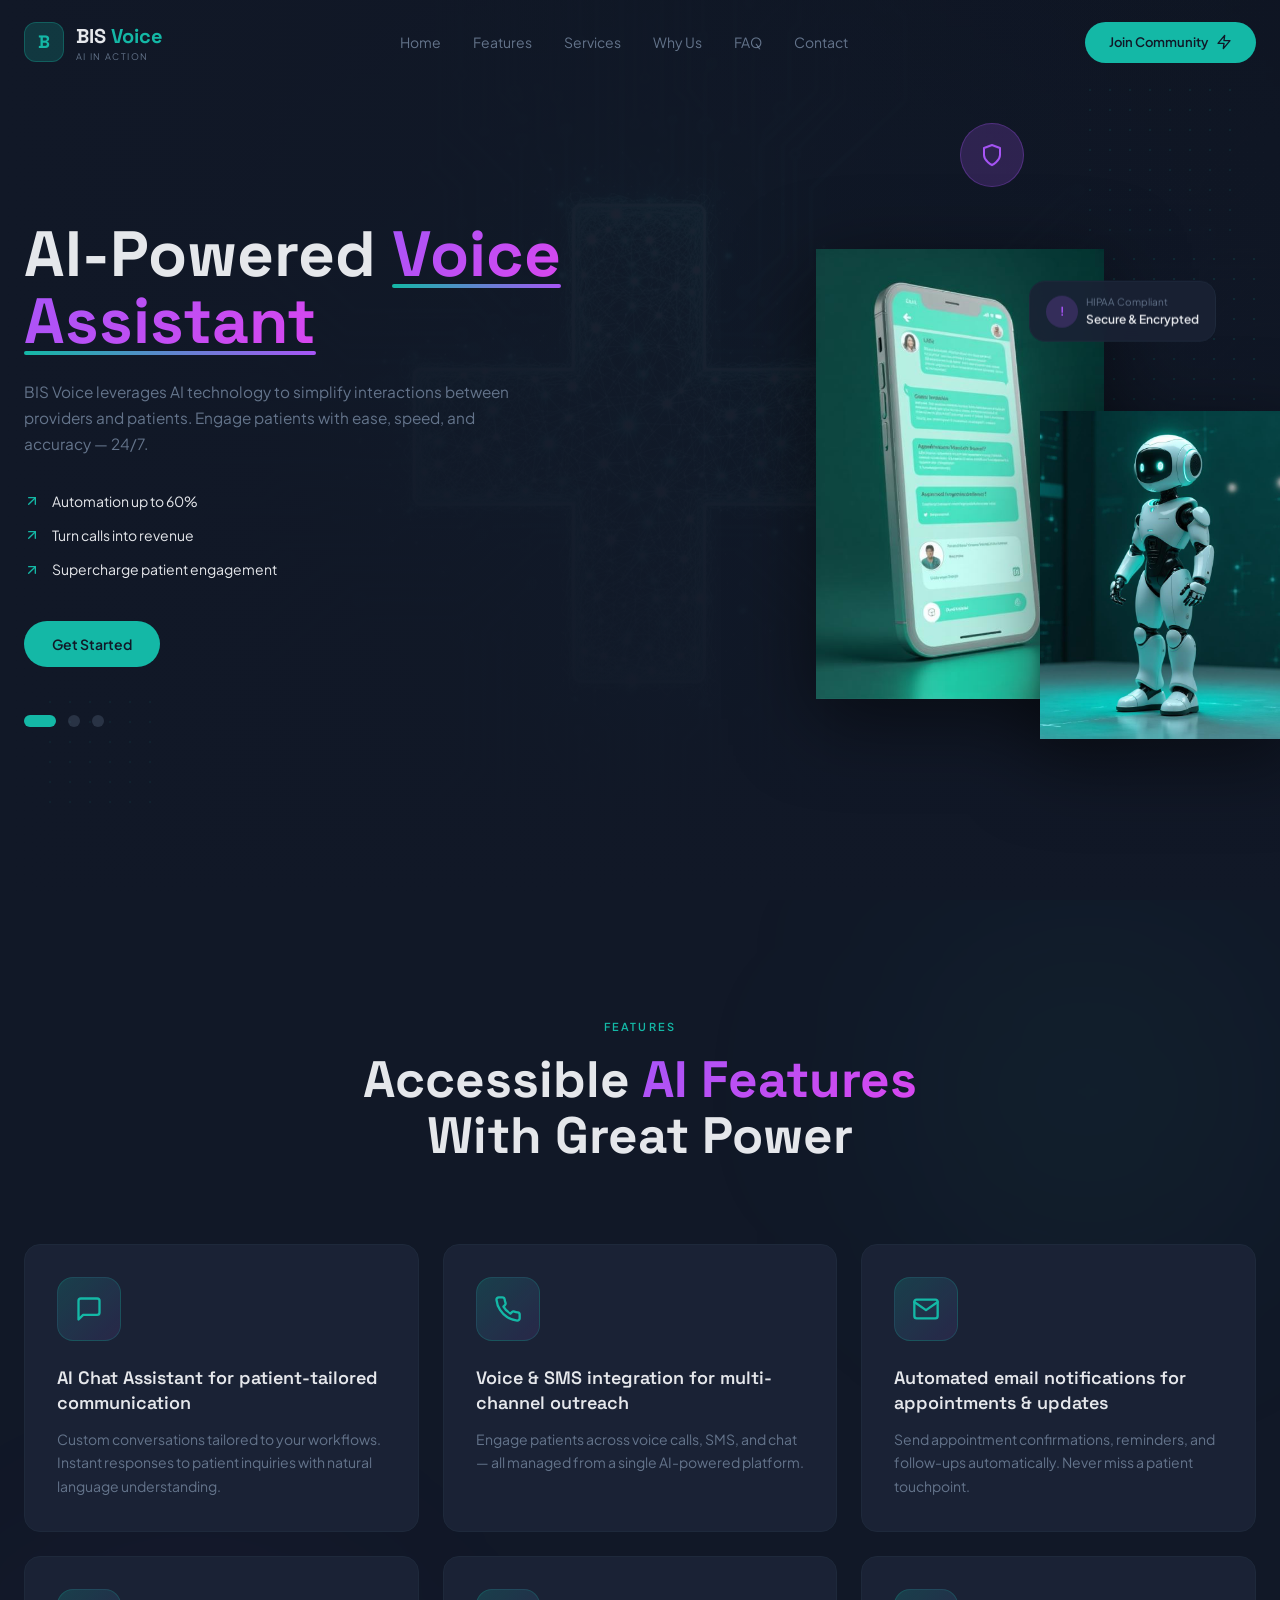
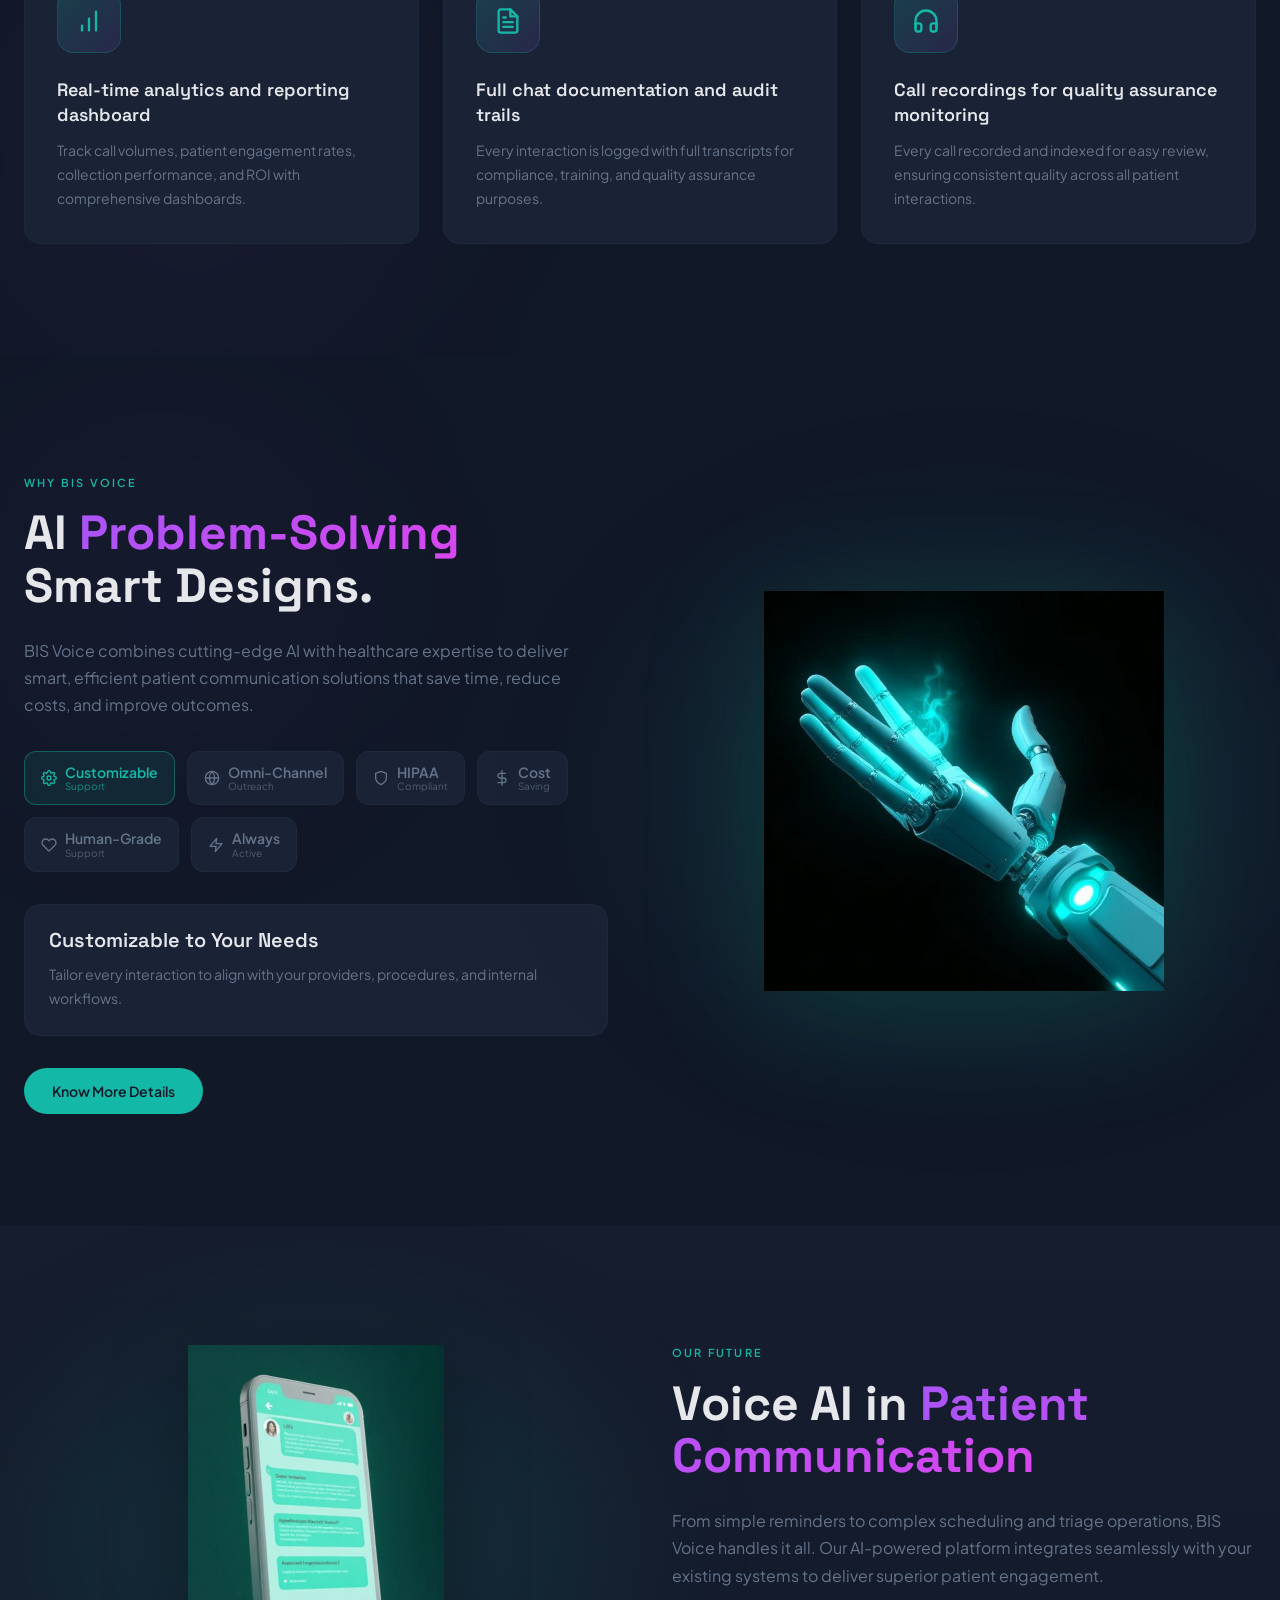
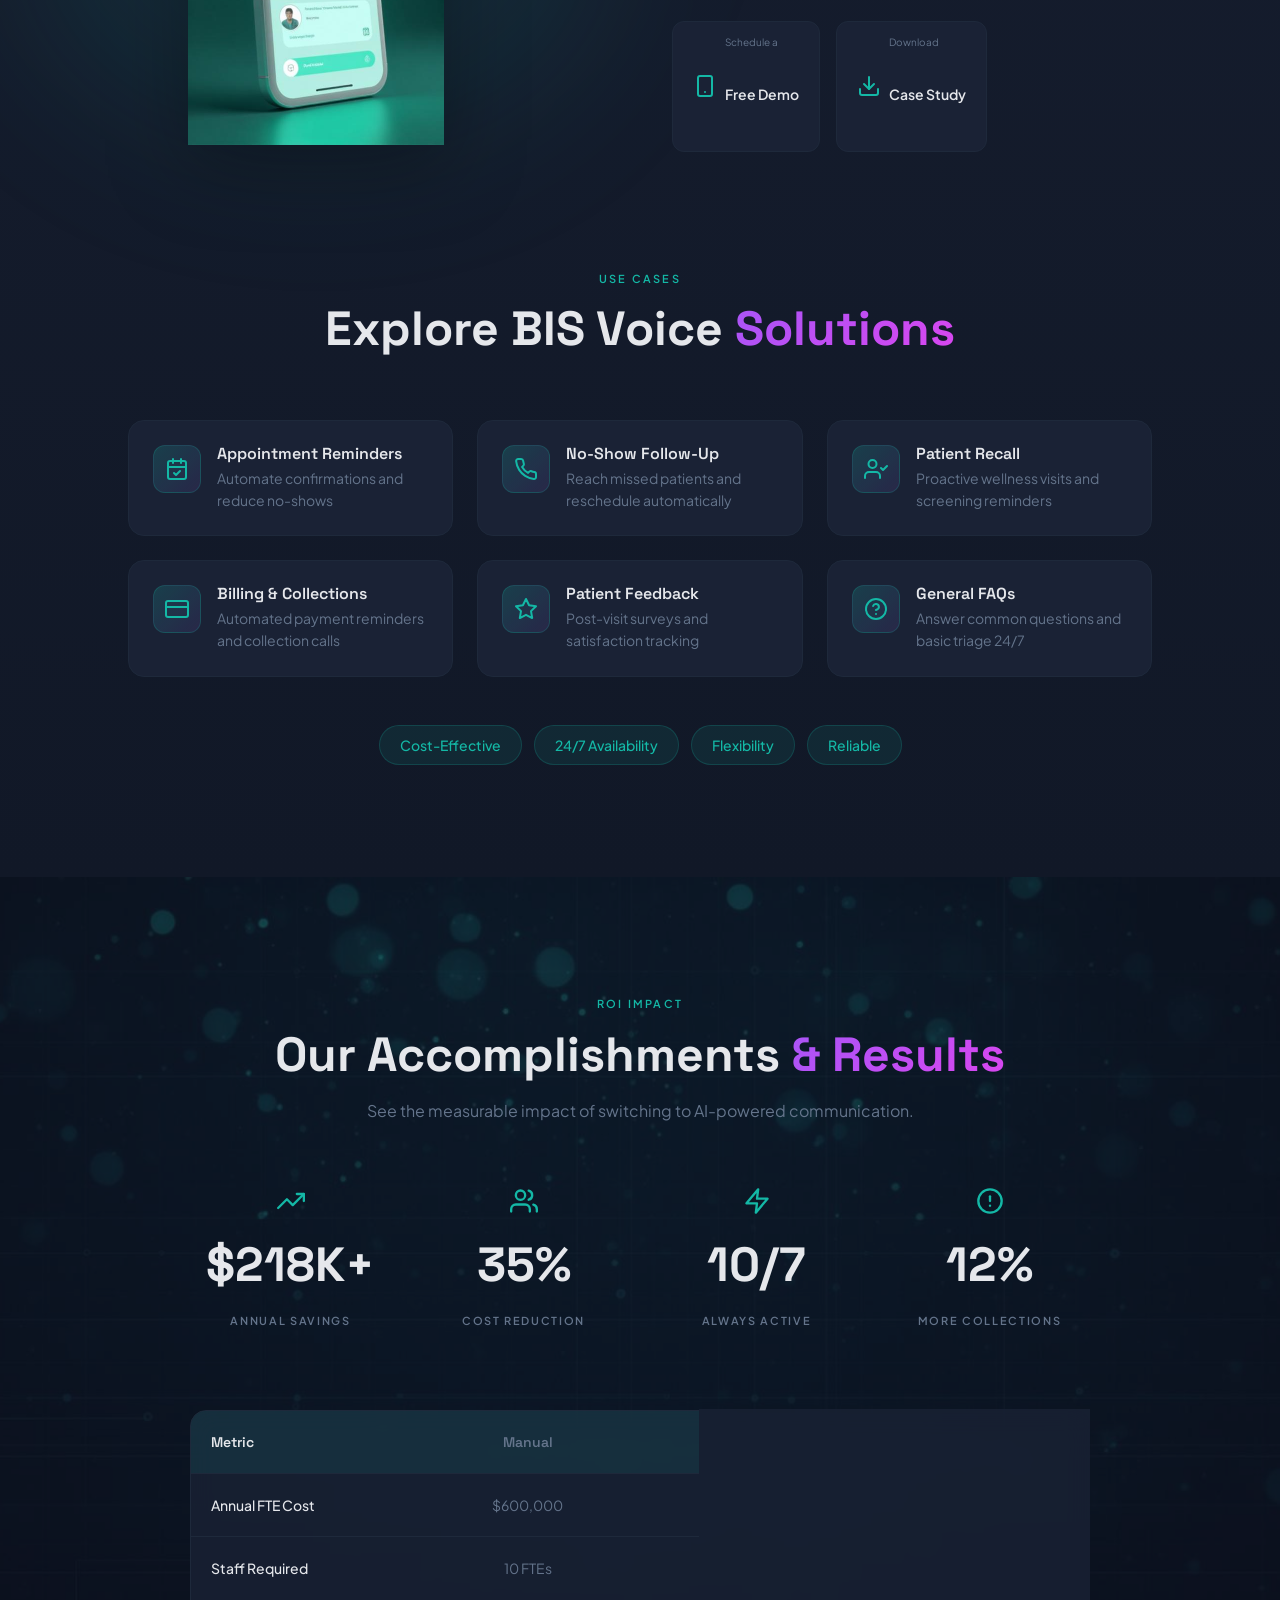
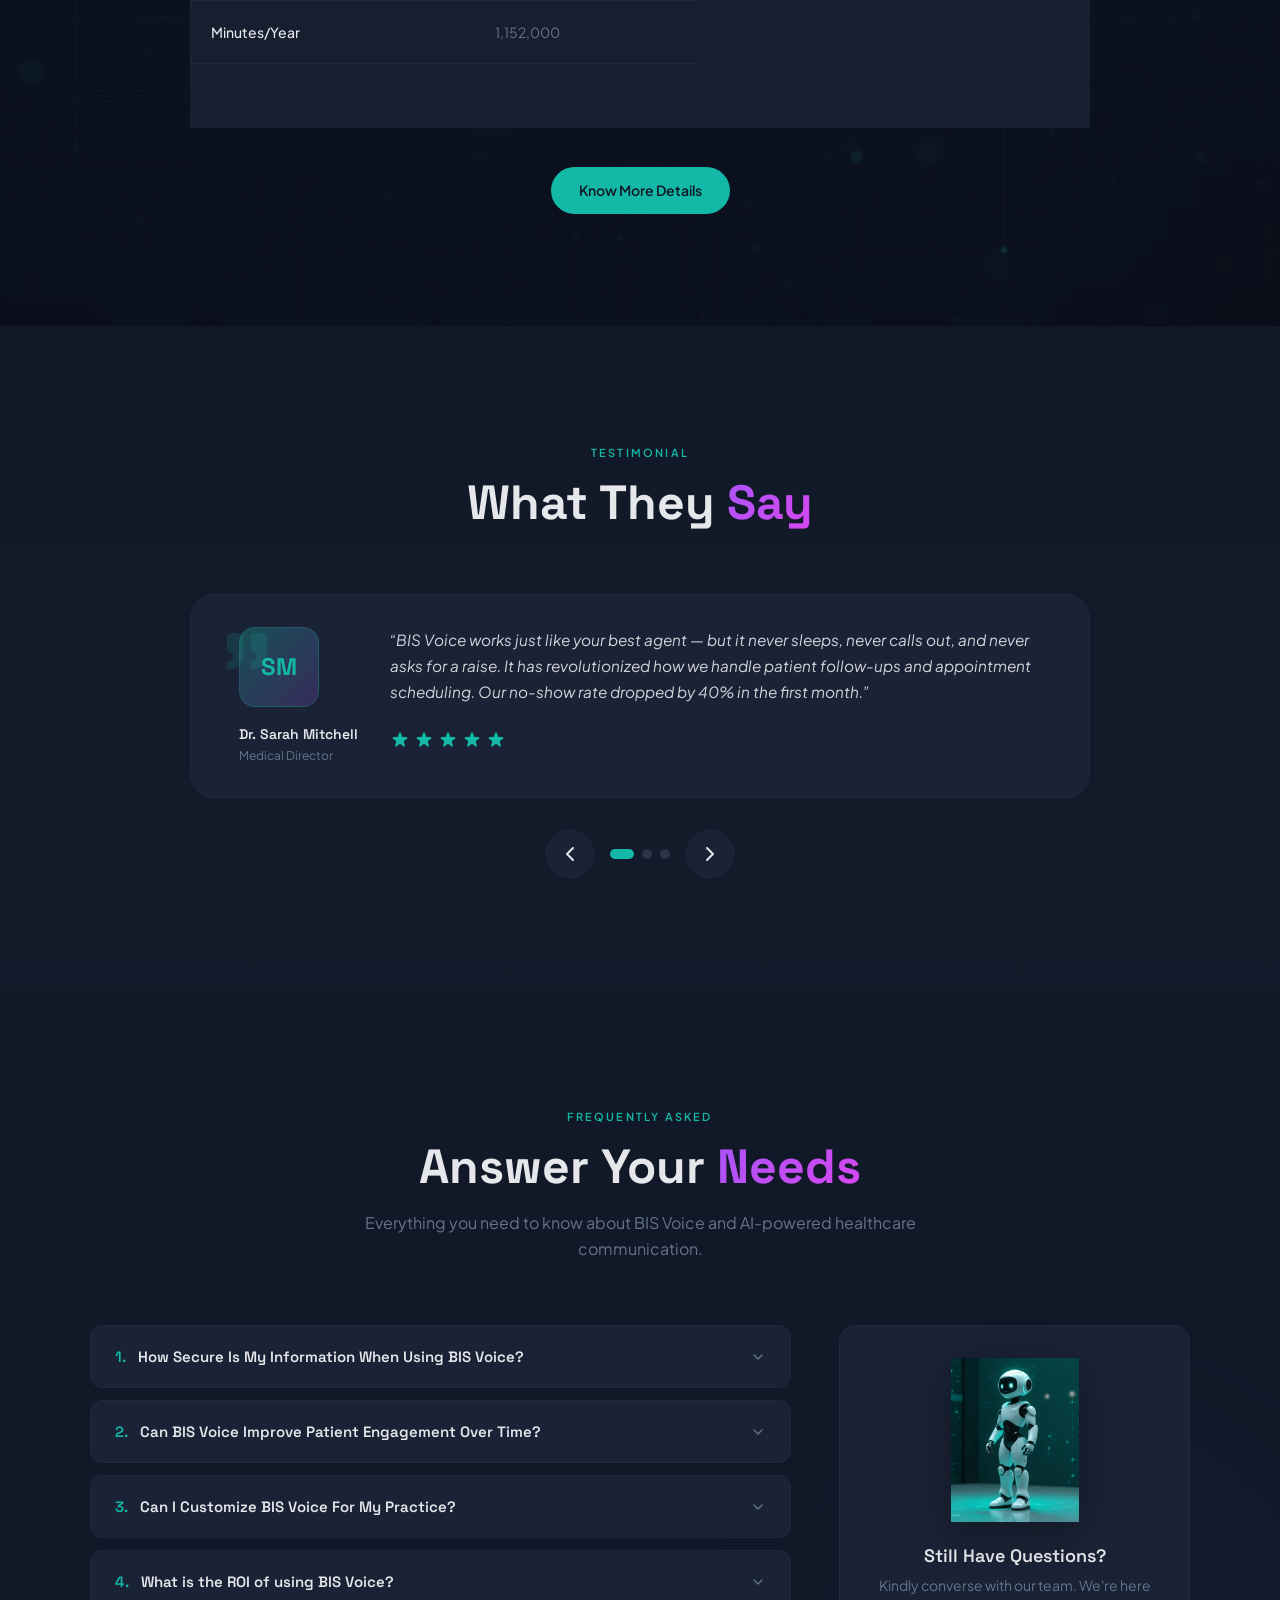
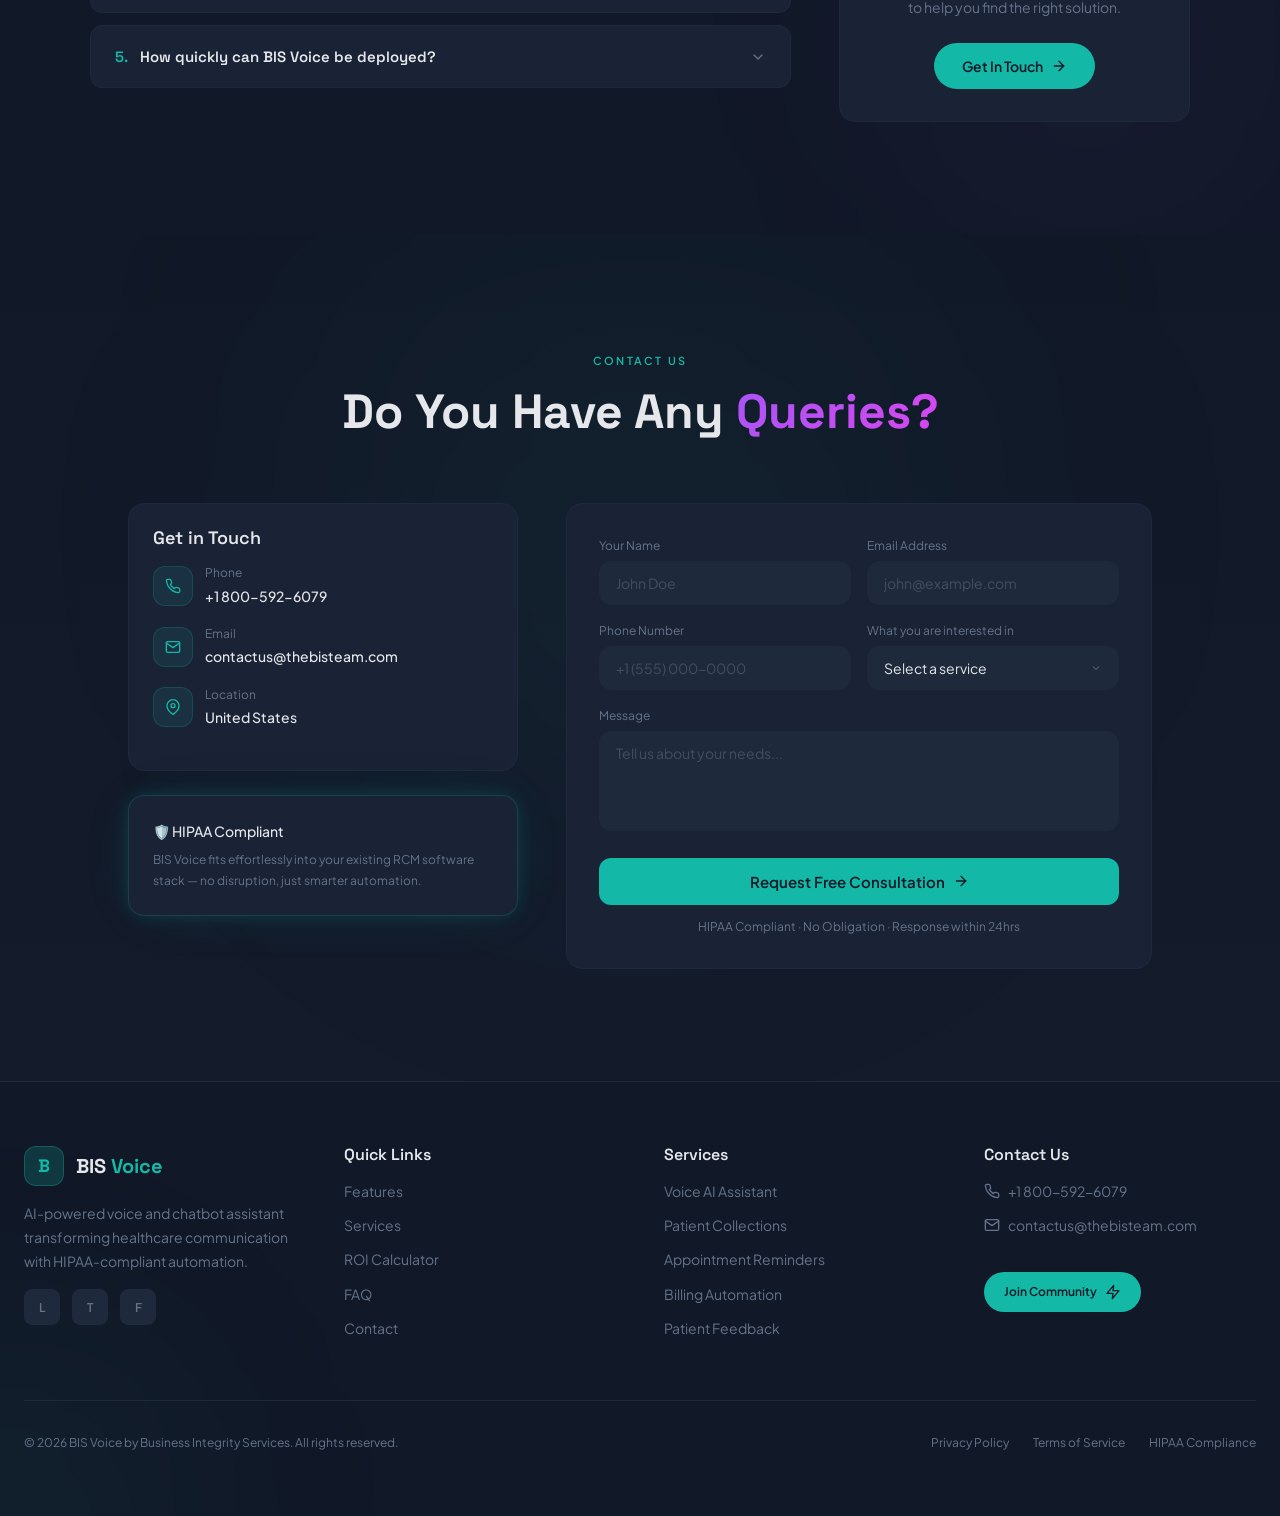
==== commit 36e5a243: "Changes" ====
--- a/public/bisvoice-standalone.html
+++ b/public/bisvoice-standalone.html
@@ -1,776 +1,836 @@
 <!DOCTYPE html>
 <html lang="en">
 <head>
-  <meta charset="UTF-8" />
-  <meta name="viewport" content="width=device-width, initial-scale=1.0" />
-  <title>BIS Voice — AI-Powered Healthcare Communication</title>
-  <meta name="description" content="BIS Voice leverages AI to simplify healthcare communication. HIPAA-compliant voice and chatbot assistant for patient engagement." />
-  <link rel="preconnect" href="https://fonts.googleapis.com" />
-  <link rel="preconnect" href="https://fonts.gstatic.com" crossorigin />
-  <link href="https://fonts.googleapis.com/css2?family=Plus+Jakarta+Sans:wght@300;400;500;600;700;800&family=Space+Grotesk:wght@400;500;600;700&display=swap" rel="stylesheet" />
-  <style>
-    *, *::before, *::after { margin: 0; padding: 0; box-sizing: border-box; }
-    :root {
-      --bg: #0f1319;
-      --bg-card: #151a23;
-      --fg: #e8eaed;
-      --primary: #1cc9a0;
-      --primary-dark: #0a1a14;
-      --accent: #9b59e8;
-      --muted: #6b7280;
-      --border: #1e2530;
-      --secondary: #1a2030;
-    }
-    html { scroll-behavior: smooth; }
-    body { font-family: 'Plus Jakarta Sans', sans-serif; background: var(--bg); color: var(--fg); line-height: 1.6; overflow-x: hidden; }
-    h1, h2, h3, h4, h5, h6 { font-family: 'Space Grotesk', sans-serif; line-height: 1.1; }
-    a { text-decoration: none; color: inherit; }
-    img { max-width: 100%; height: auto; }
-    .container { max-width: 1200px; margin: 0 auto; padding: 0 24px; }
-    
-    /* Utilities */
-    .text-gradient { background: linear-gradient(135deg, var(--accent), #c77dff); -webkit-background-clip: text; -webkit-text-fill-color: transparent; background-clip: text; }
-    .section-label { font-size: 11px; font-weight: 600; text-transform: uppercase; letter-spacing: 0.2em; color: var(--primary); }
-    .glow-border { box-shadow: 0 0 20px -5px rgba(28,201,160,0.3), 0 0 60px -15px rgba(28,201,160,0.15); }
-    .btn-primary { display: inline-flex; align-items: center; gap: 8px; background: var(--primary); color: var(--primary-dark); padding: 14px 32px; border-radius: 50px; font-weight: 600; font-size: 14px; border: none; cursor: pointer; transition: all 0.3s; }
-    .btn-primary:hover { box-shadow: 0 10px 30px rgba(28,201,160,0.3); transform: translateY(-2px); }
-    .card { background: var(--bg-card); border: 1px solid var(--border); border-radius: 16px; padding: 32px; transition: all 0.5s; }
-    .card:hover { transform: translateY(-8px); box-shadow: 0 20px 60px -15px rgba(28,201,160,0.2); }
-    .dot-pattern { background-image: radial-gradient(circle, rgba(28,201,160,0.3) 1px, transparent 1px); background-size: 20px 20px; }
-
-    /* Animations */
-    @keyframes float { 0%,100%{transform:translateY(0)} 50%{transform:translateY(-20px)} }
-    @keyframes fadeInUp { from{opacity:0;transform:translateY(30px)} to{opacity:1;transform:translateY(0)} }
-    @keyframes slideLeft { 0%{transform:translateX(0)} 100%{transform:translateX(-50%)} }
-    .animate-float { animation: float 6s ease-in-out infinite; }
-    .fade-in { animation: fadeInUp 0.6s ease-out both; }
-    .fade-in-d1 { animation-delay: 0.1s; }
-    .fade-in-d2 { animation-delay: 0.2s; }
-    .fade-in-d3 { animation-delay: 0.3s; }
-    .fade-in-d4 { animation-delay: 0.4s; }
-    .fade-in-d5 { animation-delay: 0.5s; }
-
-    /* Navigation */
-    .navbar { position: fixed; top: 0; left: 0; right: 0; z-index: 50; padding: 20px 0; transition: all 0.5s; }
-    .navbar.scrolled { background: rgba(15,19,25,0.95); backdrop-filter: blur(20px); border-bottom: 1px solid var(--border); padding: 12px 0; }
-    .navbar .inner { display: flex; align-items: center; justify-content: space-between; }
-    .logo { display: flex; align-items: center; gap: 12px; }
-    .logo-icon { width: 40px; height: 40px; border-radius: 12px; background: rgba(28,201,160,0.2); border: 1px solid rgba(28,201,160,0.3); display: flex; align-items: center; justify-content: center; font-family: 'Space Grotesk'; font-weight: 700; color: var(--primary); font-size: 18px; }
-    .logo-text { font-family: 'Space Grotesk'; font-weight: 700; font-size: 20px; }
-    .logo-text .highlight { color: var(--primary); }
-    .logo-sub { font-size: 9px; color: var(--muted); text-transform: uppercase; letter-spacing: 0.1em; margin-top: -2px; }
-    .nav-links { display: flex; align-items: center; gap: 32px; }
-    .nav-links a { font-size: 14px; color: var(--muted); transition: color 0.3s; position: relative; }
-    .nav-links a:hover { color: var(--fg); }
-    .nav-links a::after { content: ''; position: absolute; bottom: -4px; left: 0; width: 0; height: 2px; background: var(--primary); transition: width 0.3s; }
-    .nav-links a:hover::after { width: 100%; }
-    .nav-cta { display: inline-flex; align-items: center; gap: 6px; background: var(--primary); color: var(--primary-dark); padding: 10px 24px; border-radius: 50px; font-weight: 600; font-size: 13px; transition: all 0.3s; }
-    .nav-cta:hover { box-shadow: 0 5px 20px rgba(28,201,160,0.3); }
-    .mobile-menu-btn { display: none; background: none; border: none; color: var(--fg); cursor: pointer; font-size: 24px; }
-
-    /* Hero */
-    .hero { min-height: 100vh; display: flex; align-items: center; position: relative; overflow: hidden; padding-top: 100px; }
-    .hero-bg { position: absolute; inset: 0; }
-    .hero-bg::after { content: ''; position: absolute; inset: 0; background: linear-gradient(to bottom, rgba(15,19,25,0.4), rgba(15,19,25,0.7), var(--bg)); }
-    .hero .grid { display: grid; grid-template-columns: 1fr 1fr; gap: 48px; align-items: center; }
-    .hero h1 { font-size: clamp(40px, 5vw, 72px); font-weight: 700; margin-bottom: 24px; line-height: 1.05; }
-    .hero h1 .colored { position: relative; display: inline; background: linear-gradient(135deg, var(--accent), #c77dff); -webkit-background-clip: text; -webkit-text-fill-color: transparent; }
-    .hero h1 .colored::after { content:''; position:absolute; bottom:0; left:0; width:100%; height:4px; background:linear-gradient(90deg,var(--primary),var(--accent)); border-radius:2px; }
-    .hero-desc { color: var(--muted); font-size: 16px; line-height: 1.7; margin-bottom: 32px; max-width: 500px; }
-    .hero-bullets { list-style: none; margin-bottom: 40px; }
-    .hero-bullets li { display: flex; align-items: center; gap: 12px; font-size: 14px; margin-bottom: 12px; }
-    .hero-bullets li .arrow { color: var(--primary); font-size: 16px; }
-    .hero-dots { display: flex; gap: 12px; margin-top: 48px; }
-    .hero-dot { width: 12px; height: 12px; border-radius: 50%; background: rgba(107,114,128,0.3); border: none; cursor: pointer; transition: all 0.3s; }
-    .hero-dot.active { background: var(--primary); width: 32px; border-radius: 6px; }
-    .hero-right { position: relative; }
-    .hero-chat-img { width: 280px; margin: 0 auto; display: block; filter: drop-shadow(0 20px 40px rgba(0,0,0,0.4)); }
-    .hero-robot-img { position: absolute; right: -20px; bottom: -20px; width: 240px; filter: drop-shadow(0 20px 40px rgba(0,0,0,0.5)); }
-    .hero-badge { position: absolute; top: 20px; right: 20px; background: rgba(21,26,35,0.9); backdrop-filter: blur(10px); border: 1px solid var(--border); border-radius: 16px; padding: 12px 16px; display: flex; align-items: center; gap: 10px; }
-    .hero-badge-icon { width: 32px; height: 32px; border-radius: 50%; background: rgba(155,89,232,0.2); display: flex; align-items: center; justify-content: center; color: var(--accent); font-weight: 700; font-size: 12px; }
-    .hero-badge p { font-size: 10px; color: var(--muted); }
-    .hero-badge span { font-size: 12px; font-weight: 600; }
-    .hero-dot-pattern { position: absolute; top: 0; right: 0; width: 200px; height: 200px; opacity: 0.4; }
-
-    /* Features */
-    .features { padding: 120px 0; position: relative; }
-    .features .blob { position: absolute; width: 400px; height: 400px; border-radius: 50%; filter: blur(100px); }
-    .features .blob-1 { top: 0; right: 0; background: rgba(28,201,160,0.05); }
-    .features .blob-2 { bottom: 0; left: 0; background: rgba(155,89,232,0.05); }
-    .section-header { text-align: center; margin-bottom: 80px; }
-    .section-header h2 { font-size: clamp(32px, 4vw, 56px); font-weight: 700; }
-    .feature-grid { display: grid; grid-template-columns: repeat(3, 1fr); gap: 24px; }
-    .feature-card { position: relative; overflow: hidden; }
-    .feature-card::before { content:''; position:absolute; inset:0; background:linear-gradient(135deg, rgba(28,201,160,0.05), rgba(155,89,232,0.05)); opacity:0; transition:opacity 0.5s; }
-    .feature-card:hover::before { opacity:1; }
-    .feature-icon { width: 64px; height: 64px; border-radius: 16px; background: linear-gradient(135deg, rgba(28,201,160,0.2), rgba(155,89,232,0.1)); border: 1px solid rgba(28,201,160,0.2); display: flex; align-items: center; justify-content: center; margin-bottom: 24px; color: var(--primary); font-size: 28px; transition: transform 0.5s; position: relative; z-index: 1; }
-    .feature-card:hover .feature-icon { transform: scale(1.1); }
-    .feature-card h3 { font-size: 16px; font-weight: 600; margin-bottom: 12px; position: relative; z-index: 1; }
-    .feature-card p { font-size: 14px; color: var(--muted); position: relative; z-index: 1; }
-
-    /* Services / Why Choose */
-    .services { padding: 120px 0; position: relative; }
-    .services .grid { display: grid; grid-template-columns: 1fr 1fr; gap: 64px; align-items: center; }
-    .services h2 { font-size: clamp(32px, 4vw, 48px); font-weight: 700; margin-bottom: 24px; }
-    .services .desc { color: var(--muted); margin-bottom: 32px; line-height: 1.7; }
-    .tabs-wrap { display: flex; flex-wrap: wrap; gap: 12px; margin-bottom: 32px; }
-    .tab-btn { display: flex; align-items: center; gap: 8px; padding: 12px 16px; border-radius: 12px; border: 1px solid var(--border); background: var(--bg-card); color: var(--muted); font-size: 13px; cursor: pointer; transition: all 0.3s; font-family: 'Plus Jakarta Sans'; }
-    .tab-btn.active { background: rgba(28,201,160,0.1); border-color: rgba(28,201,160,0.4); color: var(--primary); }
-    .tab-btn:hover { border-color: rgba(28,201,160,0.2); }
-    .tab-content { background: var(--bg-card); border: 1px solid var(--border); border-radius: 16px; padding: 24px; }
-    .tab-content h3 { font-size: 18px; font-weight: 600; margin-bottom: 12px; }
-    .tab-content p { font-size: 14px; color: var(--muted); line-height: 1.7; }
-    .services-img { width: 100%; max-width: 400px; margin: 0 auto; display: block; filter: drop-shadow(0 20px 60px rgba(28,201,160,0.15)); }
-    .services-img-wrap { position: relative; }
-    .services-img-wrap::before { content:''; position:absolute; inset:0; background:rgba(28,201,160,0.1); border-radius:50%; filter:blur(100px); }
-
-    /* Use Cases / Mobile App */
-    .usecases { padding: 120px 0; position: relative; background: linear-gradient(to bottom, rgba(21,26,35,0.5), var(--bg)); }
-    .usecases .app-grid { display: grid; grid-template-columns: 1fr 1fr; gap: 64px; align-items: center; margin-bottom: 120px; }
-    .app-phone { width: 260px; margin: 0 auto; display: block; filter: drop-shadow(0 20px 40px rgba(0,0,0,0.4)); position: relative; z-index: 1; }
-    .app-phone-wrap { position: relative; text-align: center; }
-    .app-phone-wrap::before { content:''; position:absolute; inset:0; background:rgba(28,201,160,0.1); border-radius:50%; filter:blur(80px); }
-    .app-btns { display: flex; gap: 16px; margin-top: 32px; }
-    .app-btn { display: flex; align-items: center; gap: 10px; background: var(--bg-card); border: 1px solid var(--border); border-radius: 12px; padding: 12px 20px; transition: all 0.3s; }
-    .app-btn:hover { border-color: rgba(28,201,160,0.3); }
-    .app-btn-icon { color: var(--primary); font-size: 20px; }
-    .app-btn-text small { font-size: 10px; color: var(--muted); display: block; }
-    .app-btn-text span { font-size: 14px; font-weight: 600; }
-    .uc-grid { display: grid; grid-template-columns: repeat(3, 1fr); gap: 24px; max-width: 1000px; margin: 0 auto; }
-    .uc-card { position: relative; overflow: hidden; }
-    .uc-card-inner { display: flex; align-items: flex-start; gap: 16px; position: relative; z-index: 1; }
-    .uc-icon { width: 48px; height: 48px; min-width: 48px; border-radius: 12px; background: linear-gradient(135deg, rgba(28,201,160,0.2), rgba(155,89,232,0.1)); border: 1px solid rgba(28,201,160,0.2); display: flex; align-items: center; justify-content: center; color: var(--primary); font-size: 22px; transition: transform 0.3s; }
-    .uc-card:hover .uc-icon { transform: scale(1.1); }
-    .uc-card h3 { font-size: 15px; font-weight: 600; margin-bottom: 4px; }
-    .uc-card p { font-size: 13px; color: var(--muted); }
-    .pills { display: flex; flex-wrap: wrap; justify-content: center; gap: 12px; margin-top: 48px; }
-    .pill { background: rgba(28,201,160,0.1); border: 1px solid rgba(28,201,160,0.2); color: var(--primary); font-size: 13px; padding: 8px 20px; border-radius: 50px; font-weight: 500; }
-
-    /* Stats / Comparison */
-    .stats-section { position: relative; padding: 120px 0; overflow: hidden; }
-    .stats-bg { position: absolute; inset: 0; object-fit: cover; width: 100%; height: 100%; }
-    .stats-overlay { position: absolute; inset: 0; background: rgba(15,19,25,0.6); }
-    .stats-grid { display: grid; grid-template-columns: repeat(4, 1fr); gap: 32px; max-width: 900px; margin: 0 auto 80px; }
-    .stat-item { text-align: center; }
-    .stat-icon { color: var(--primary); font-size: 28px; margin-bottom: 12px; }
-    .stat-value { font-size: clamp(36px, 4vw, 48px); font-weight: 700; margin-bottom: 8px; font-family: 'Space Grotesk'; }
-    .stat-label { font-size: 11px; text-transform: uppercase; letter-spacing: 0.15em; color: var(--muted); font-weight: 600; }
-    .comparison-table { max-width: 900px; margin: 0 auto; background: rgba(21,26,35,0.8); backdrop-filter: blur(10px); border: 1px solid var(--border); border-radius: 16px; overflow: hidden; }
-    .table-header { display: grid; grid-template-columns: repeat(4, 1fr); background: rgba(28,201,160,0.1); border-bottom: 1px solid var(--border); }
-    .table-header div { padding: 20px; font-family: 'Space Grotesk'; font-weight: 600; font-size: 13px; }
-    .table-header div:not(:first-child) { text-align: center; }
-    .table-header div:nth-child(2) { color: var(--muted); }
-    .table-header div:nth-child(3) { color: var(--primary); }
-    .table-row { display: grid; grid-template-columns: repeat(4, 1fr); border-bottom: 1px solid var(--border); transition: background 0.3s; }
-    .table-row:last-child { border-bottom: none; }
-    .table-row:hover { background: rgba(28,201,160,0.03); }
-    .table-row div { padding: 20px; font-size: 14px; }
-    .table-row div:not(:first-child) { text-align: center; }
-    .table-row div:first-child { font-weight: 500; }
-    .table-row div:nth-child(2) { color: var(--muted); }
-    .table-row div:nth-child(3) { color: var(--primary); font-weight: 600; }
-    .table-row div:nth-child(4) { color: var(--accent); font-weight: 500; }
-
-    /* Testimonials */
-    .testimonials { padding: 120px 0; position: relative; background: linear-gradient(to bottom, var(--bg), rgba(21,26,35,0.3)); }
-    .testimonial-card { background: var(--bg-card); border: 1px solid var(--border); border-radius: 24px; padding: 40px 48px; max-width: 900px; margin: 0 auto; position: relative; }
-    .testimonial-quote-icon { color: rgba(28,201,160,0.15); font-size: 48px; position: absolute; top: 32px; left: 32px; }
-    .testimonial-inner { display: flex; gap: 32px; align-items: flex-start; }
-    .testimonial-avatar { width: 80px; height: 80px; min-width: 80px; border-radius: 16px; background: linear-gradient(135deg, rgba(28,201,160,0.3), rgba(155,89,232,0.2)); border: 1px solid rgba(28,201,160,0.2); display: flex; align-items: center; justify-content: center; font-family: 'Space Grotesk'; font-weight: 700; font-size: 24px; color: var(--primary); }
-    .testimonial-name { font-family: 'Space Grotesk'; font-weight: 600; font-size: 14px; margin-top: 12px; }
-    .testimonial-role { font-size: 12px; color: var(--muted); }
-    .testimonial-text { font-size: 16px; line-height: 1.8; color: rgba(232,234,237,0.9); font-style: italic; }
-    .testimonial-stars { display: flex; gap: 4px; margin-top: 24px; }
-    .testimonial-stars svg { width: 20px; height: 20px; fill: var(--primary); }
-    .testimonial-nav { display: flex; align-items: center; justify-content: center; gap: 16px; margin-top: 32px; }
-    .testimonial-nav-btn { width: 48px; height: 48px; border-radius: 50%; background: var(--bg-card); border: 1px solid var(--border); display: flex; align-items: center; justify-content: center; cursor: pointer; transition: all 0.3s; color: var(--fg); font-size: 18px; }
-    .testimonial-nav-btn:hover { border-color: rgba(28,201,160,0.4); background: rgba(28,201,160,0.05); }
-    .testimonial-dots { display: flex; gap: 8px; }
-    .testimonial-dot { width: 10px; height: 10px; border-radius: 50%; background: rgba(107,114,128,0.3); border: none; cursor: pointer; transition: all 0.3s; }
-    .testimonial-dot.active { background: var(--primary); width: 24px; border-radius: 5px; }
-
-    /* FAQ */
-    .faq { padding: 120px 0; position: relative; }
-    .faq-grid { display: grid; grid-template-columns: 2fr 1fr; gap: 48px; max-width: 1100px; margin: 0 auto; }
-    .faq-item { background: var(--bg-card); border: 1px solid var(--border); border-radius: 12px; margin-bottom: 12px; overflow: hidden; transition: all 0.3s; }
-    .faq-item.open { border-color: rgba(28,201,160,0.3); box-shadow: 0 0 20px -5px rgba(28,201,160,0.2); }
-    .faq-question { padding: 20px 24px; display: flex; align-items: center; justify-content: space-between; cursor: pointer; font-family: 'Space Grotesk'; font-weight: 600; font-size: 15px; border: none; background: none; color: var(--fg); width: 100%; text-align: left; }
-    .faq-question .num { color: var(--primary); margin-right: 8px; }
-    .faq-question .chevron { transition: transform 0.3s; font-size: 18px; color: var(--muted); }
-    .faq-item.open .faq-question .chevron { transform: rotate(180deg); }
-    .faq-answer { padding: 0 24px 20px; color: var(--muted); font-size: 14px; line-height: 1.7; display: none; }
-    .faq-item.open .faq-answer { display: block; }
-    .faq-sidebar { position: sticky; top: 100px; }
-    .faq-sidebar-card { background: var(--bg-card); border: 1px solid var(--border); border-radius: 16px; padding: 32px; text-align: center; }
-    .faq-robot-img { width: 120px; margin: 0 auto 24px; filter: drop-shadow(0 10px 20px rgba(0,0,0,0.3)); }
-    .faq-sidebar-card h4 { font-size: 18px; font-weight: 600; margin-bottom: 8px; }
-    .faq-sidebar-card p { font-size: 13px; color: var(--muted); margin-bottom: 24px; }
-
-    /* Contact */
-    .contact { padding: 120px 0; position: relative; }
-    .contact-grid { display: grid; grid-template-columns: 2fr 3fr; gap: 48px; max-width: 1000px; margin: 0 auto; }
-    .contact-info-card { background: var(--bg-card); border: 1px solid var(--border); border-radius: 16px; padding: 24px; margin-bottom: 16px; }
-    .contact-info-card h3 { font-size: 18px; font-weight: 600; margin-bottom: 16px; }
-    .contact-item { display: flex; align-items: center; gap: 12px; margin-bottom: 16px; }
-    .contact-icon { width: 40px; height: 40px; border-radius: 12px; background: rgba(28,201,160,0.1); border: 1px solid rgba(28,201,160,0.2); display: flex; align-items: center; justify-content: center; color: var(--primary); font-size: 16px; }
-    .contact-item small { font-size: 11px; color: var(--muted); display: block; }
-    .contact-item span { font-size: 13px; font-weight: 500; }
-    .hipaa-card { background: var(--bg-card); border: 1px solid rgba(28,201,160,0.2); border-radius: 16px; padding: 24px; }
-    .hipaa-card p:first-child { font-size: 14px; font-weight: 500; margin-bottom: 8px; }
-    .hipaa-card p:last-child { font-size: 12px; color: var(--muted); line-height: 1.6; }
-    .contact-form { background: var(--bg-card); border: 1px solid var(--border); border-radius: 16px; padding: 32px; }
-    .form-row { display: grid; grid-template-columns: 1fr 1fr; gap: 16px; margin-bottom: 16px; }
-    .form-group { margin-bottom: 16px; }
-    .form-group label { display: block; font-size: 12px; color: var(--muted); margin-bottom: 6px; }
-    .form-group input, .form-group select, .form-group textarea { width: 100%; background: var(--secondary); border: 1px solid var(--border); border-radius: 12px; padding: 12px 16px; font-size: 14px; color: var(--fg); font-family: 'Plus Jakarta Sans'; transition: all 0.3s; outline: none; }
-    .form-group input:focus, .form-group select:focus, .form-group textarea:focus { border-color: rgba(28,201,160,0.5); box-shadow: 0 0 0 3px rgba(28,201,160,0.1); }
-    .form-group textarea { resize: none; min-height: 100px; }
-    .form-group input::placeholder, .form-group textarea::placeholder { color: rgba(107,114,128,0.5); }
-    .form-submit { width: 100%; padding: 14px; border-radius: 12px; }
-    .form-note { text-align: center; font-size: 12px; color: var(--muted); margin-top: 12px; }
-
-    /* Footer */
-    .footer { padding: 64px 0; border-top: 1px solid var(--border); position: relative; }
-    .footer-grid { display: grid; grid-template-columns: 1.5fr 1fr 1fr 1fr; gap: 48px; margin-bottom: 48px; }
-    .footer h4 { font-size: 15px; font-weight: 600; margin-bottom: 16px; }
-    .footer-links a, .footer-links p { display: block; font-size: 13px; color: var(--muted); margin-bottom: 12px; transition: color 0.3s; }
-    .footer-links a:hover { color: var(--primary); }
-    .footer-desc { font-size: 13px; color: var(--muted); line-height: 1.7; margin-bottom: 16px; }
-    .social-links { display: flex; gap: 12px; }
-    .social-link { width: 36px; height: 36px; border-radius: 8px; background: var(--secondary); border: 1px solid var(--border); display: flex; align-items: center; justify-content: center; font-size: 12px; font-weight: 600; color: var(--muted); transition: all 0.3s; }
-    .social-link:hover { color: var(--primary); border-color: rgba(28,201,160,0.3); }
-    .footer-bottom { border-top: 1px solid var(--border); padding-top: 32px; display: flex; justify-content: space-between; align-items: center; flex-wrap: wrap; gap: 16px; }
-    .footer-bottom p { font-size: 12px; color: var(--muted); }
-    .footer-bottom-links { display: flex; gap: 24px; }
-    .footer-bottom-links a { font-size: 12px; color: var(--muted); transition: color 0.3s; }
-    .footer-bottom-links a:hover { color: var(--fg); }
-
-    /* Responsive */
-    @media (max-width: 1024px) {
-      .hero .grid, .services .grid, .usecases .app-grid, .contact-grid { grid-template-columns: 1fr; }
-      .hero-right, .services-img-wrap { display: none; }
-      .feature-grid { grid-template-columns: repeat(2, 1fr); }
-      .uc-grid { grid-template-columns: repeat(2, 1fr); }
-      .stats-grid { grid-template-columns: repeat(2, 1fr); }
-      .faq-grid { grid-template-columns: 1fr; }
-      .faq-sidebar { display: none; }
-      .footer-grid { grid-template-columns: repeat(2, 1fr); }
-      .nav-links { display: none; }
-      .nav-cta { display: none; }
-      .mobile-menu-btn { display: block; }
-    }
-    @media (max-width: 640px) {
-      .feature-grid, .uc-grid { grid-template-columns: 1fr; }
-      .form-row { grid-template-columns: 1fr; }
-      .table-header div, .table-row div { padding: 12px 8px; font-size: 11px; }
-      .footer-grid { grid-template-columns: 1fr; }
-      .app-btns { flex-direction: column; }
-      .testimonial-inner { flex-direction: column; }
-      .testimonial-card { padding: 24px; }
-    }
-  </style>
+<meta charset="UTF-8">
+<meta name="viewport" content="width=device-width, initial-scale=1.0">
+<title>BIS Voice - AI-Powered Healthcare Communication</title>
+<meta name="description" content="BIS Voice leverages AI technology to simplify interactions between providers and patients. HIPAA-compliant voice & chat AI for healthcare.">
+<link rel="preconnect" href="https://fonts.googleapis.com">
+<link rel="preconnect" href="https://fonts.gstatic.com" crossorigin>
+<link href="https://fonts.googleapis.com/css2?family=Plus+Jakarta+Sans:wght@300;400;500;600;700;800&family=Space+Grotesk:wght@400;500;600;700&display=swap" rel="stylesheet">
+<style>
+/* ===== RESET & BASE ===== */
+*,*::before,*::after{margin:0!important;padding:0!important;box-sizing:border-box!important}
+html{scroll-behavior:smooth!important}
+body{font-family:'Plus Jakarta Sans',sans-serif!important;background:#111827!important;color:#e5e7eb!important;-webkit-font-smoothing:antialiased!important;-moz-osx-font-smoothing:grayscale!important;overflow-x:hidden!important;line-height:1.6!important}
+h1,h2,h3,h4,h5,h6{font-family:'Space Grotesk',sans-serif!important;line-height:1.1!important}
+a{text-decoration:none!important;color:inherit!important}
+button{cursor:pointer!important;border:none!important;background:none!important;font-family:'Plus Jakarta Sans',sans-serif!important}
+ul,ol{list-style:none!important}
+img{max-width:100%!important;display:block!important}
+input,select,textarea{font-family:'Plus Jakarta Sans',sans-serif!important}
+
+/* ===== CSS VARIABLES ===== */
+:root{
+--bg:#111827!important;--bg-card:#1a2235!important;--fg:#e5e7eb!important;
+--primary:#14b8a6!important;--primary-fg:#111827!important;
+--accent:#a855f7!important;--accent-fg:#111827!important;
+--muted:#1e293b!important;--muted-fg:#64748b!important;
+--border:#1e293b!important;--secondary:#1e293b!important;
+}
+
+/* ===== SCROLLBAR ===== */
+::-webkit-scrollbar{width:8px!important}
+::-webkit-scrollbar-track{background:var(--bg)!important}
+::-webkit-scrollbar-thumb{background:var(--muted)!important;border-radius:4px!important}
+::-webkit-scrollbar-thumb:hover{background:rgba(20,184,166,0.5)!important}
+
+/* ===== UTILITIES ===== */
+.bisv-container{max-width:1280px!important;margin:0 auto!important;padding:0 24px!important}
+.bisv-section-label{font-size:11px!important;font-weight:600!important;text-transform:uppercase!important;letter-spacing:0.2em!important;color:var(--primary)!important;display:inline-block!important;margin-bottom:16px!important}
+.bisv-text-gradient-purple{background:linear-gradient(135deg,#a855f7,#d946ef)!important;-webkit-background-clip:text!important;-webkit-text-fill-color:transparent!important;background-clip:text!important}
+.bisv-colored-underline{position:relative!important;display:inline-block!important}
+.bisv-colored-underline::after{content:''!important;position:absolute!important;bottom:0!important;left:0!important;width:100%!important;height:4px!important;background:linear-gradient(90deg,#14b8a6,#a855f7)!important;border-radius:2px!important}
+.bisv-glow-border{box-shadow:0 0 20px -5px rgba(20,184,166,0.3),0 0 60px -15px rgba(20,184,166,0.15)!important}
+.bisv-dot-pattern{background-image:radial-gradient(circle,rgba(20,184,166,0.3) 1px,transparent 1px)!important;background-size:20px 20px!important}
+.bisv-btn-primary{display:inline-flex!important;align-items:center!important;gap:8px!important;background:var(--primary)!important;color:var(--primary-fg)!important;padding:12px 28px!important;border-radius:9999px!important;font-weight:600!important;font-size:14px!important;transition:all 0.3s ease!important;border:none!important}
+.bisv-btn-primary:hover{box-shadow:0 10px 30px rgba(20,184,166,0.25)!important}
+.bisv-card{background:var(--bg-card)!important;border:1px solid var(--border)!important;border-radius:16px!important;transition:all 0.5s ease!important}
+.bisv-card:hover{transform:translateY(-8px)!important;box-shadow:0 20px 60px -15px rgba(20,184,166,0.3)!important}
+
+/* ===== ANIMATIONS ===== */
+@keyframes bisv-float{0%,100%{transform:translateY(0)}50%{transform:translateY(-15px)}}
+@keyframes bisv-fadeInUp{from{opacity:0;transform:translateY(30px)}to{opacity:1;transform:translateY(0)}}
+@keyframes bisv-fadeInLeft{from{opacity:0;transform:translateX(-30px)}to{opacity:1;transform:translateX(0)}}
+@keyframes bisv-fadeInRight{from{opacity:0;transform:translateX(30px)}to{opacity:1;transform:translateX(0)}}
+@keyframes bisv-scaleIn{from{opacity:0;transform:scale(0.8)}to{opacity:1;transform:scale(1)}}
+@keyframes bisv-pulseGlow{0%,100%{box-shadow:0 0 20px rgba(20,184,166,0.2)}50%{box-shadow:0 0 40px rgba(20,184,166,0.4),0 0 80px rgba(20,184,166,0.1)}}
+.bisv-animate-on-scroll{opacity:0!important;transform:translateY(30px)!important;transition:all 0.7s ease!important}
+.bisv-animate-on-scroll.bisv-visible{opacity:1!important;transform:translateY(0)!important}
+.bisv-float{animation:bisv-float 4s ease-in-out infinite!important}
+
+/* ===== SVG ICON STYLES ===== */
+.bisv-icon{width:24px!important;height:24px!important;stroke:currentColor!important;fill:none!important;stroke-width:2!important;stroke-linecap:round!important;stroke-linejoin:round!important}
+.bisv-icon-sm{width:16px!important;height:16px!important}
+.bisv-icon-lg{width:28px!important;height:28px!important}
+.bisv-icon-xl{width:48px!important;height:48px!important}
+
+/* ===== NAVBAR ===== */
+.bisv-navbar{position:fixed!important;top:0!important;left:0!important;right:0!important;z-index:1000!important;transition:all 0.5s ease!important;padding:20px 0!important}
+.bisv-navbar.scrolled{background:rgba(17,24,39,0.95)!important;backdrop-filter:blur(20px)!important;border-bottom:1px solid rgba(30,41,59,0.5)!important;padding:12px 0!important}
+.bisv-navbar-inner{display:flex!important;align-items:center!important;justify-content:space-between!important}
+.bisv-logo{display:flex!important;align-items:center!important;gap:12px!important}
+.bisv-logo-icon{width:40px!important;height:40px!important;border-radius:12px!important;background:rgba(20,184,166,0.2)!important;display:flex!important;align-items:center!important;justify-content:center!important;border:1px solid rgba(20,184,166,0.3)!important}
+.bisv-logo-icon span{font-family:'Space Grotesk',sans-serif!important;font-weight:700!important;color:var(--primary)!important;font-size:18px!important}
+.bisv-logo-text{font-family:'Space Grotesk',sans-serif!important;font-weight:700!important;font-size:20px!important;color:var(--fg)!important}
+.bisv-logo-text-accent{color:var(--primary)!important}
+.bisv-logo-sub{font-size:9px!important;color:var(--muted-fg)!important;text-transform:uppercase!important;letter-spacing:0.15em!important;margin-top:-2px!important;display:block!important}
+.bisv-nav-links{display:flex!important;align-items:center!important;gap:32px!important}
+.bisv-nav-link{font-size:14px!important;color:var(--muted-fg)!important;transition:color 0.3s!important;position:relative!important}
+.bisv-nav-link:hover{color:var(--fg)!important}
+.bisv-nav-link::after{content:''!important;position:absolute!important;bottom:-4px!important;left:0!important;width:0!important;height:2px!important;background:var(--primary)!important;transition:width 0.3s ease!important}
+.bisv-nav-link:hover::after{width:100%!important}
+.bisv-mobile-toggle{display:none!important;color:var(--fg)!important;background:none!important;border:none!important}
+.bisv-mobile-menu{display:none!important;position:absolute!important;top:100%!important;left:0!important;right:0!important;background:rgba(26,34,53,0.95)!important;backdrop-filter:blur(20px)!important;border-top:1px solid var(--border)!important;padding:24px!important}
+.bisv-mobile-menu.open{display:flex!important;flex-direction:column!important;gap:16px!important}
+.bisv-mobile-menu a{font-size:14px!important;color:var(--muted-fg)!important;padding:8px 0!important}
+@media(max-width:1023px){
+.bisv-nav-links,.bisv-nav-cta{display:none!important}
+.bisv-mobile-toggle{display:block!important}
+}
+
+/* ===== HERO ===== */
+.bisv-hero{position:relative!important;min-height:100vh!important;display:flex!important;align-items:center!important;overflow:hidden!important}
+.bisv-hero-bg{position:absolute!important;inset:0!important}
+.bisv-hero-bg img{width:100%!important;height:100%!important;object-fit:cover!important;opacity:0.2!important}
+.bisv-hero-bg .overlay1{position:absolute!important;inset:0!important;background:linear-gradient(to bottom,rgba(17,24,39,0.4),rgba(17,24,39,0.7),#111827)!important}
+.bisv-hero-bg .overlay2{position:absolute!important;inset:0!important;background:linear-gradient(to right,#111827,rgba(17,24,39,0.5),transparent)!important}
+.bisv-hero-grid{display:grid!important;grid-template-columns:1fr 1fr!important;gap:48px!important;align-items:center!important;padding-top:112px!important;padding-bottom:64px!important}
+.bisv-hero-slide{animation:bisv-fadeInLeft 0.5s ease forwards!important}
+.bisv-hero h1{font-size:clamp(40px,5vw,72px)!important;font-weight:700!important;line-height:1.05!important;margin-bottom:24px!important;color:var(--fg)!important}
+.bisv-hero-desc{color:var(--muted-fg)!important;font-size:clamp(15px,1.2vw,18px)!important;line-height:1.7!important;margin-bottom:32px!important;max-width:520px!important}
+.bisv-hero-bullets{margin-bottom:40px!important}
+.bisv-hero-bullets li{display:flex!important;align-items:center!important;gap:12px!important;font-size:14px!important;color:var(--fg)!important;margin-bottom:12px!important}
+.bisv-hero-bullets li svg{color:var(--primary)!important;flex-shrink:0!important}
+.bisv-hero-dots{display:flex!important;gap:12px!important;margin-top:48px!important}
+.bisv-hero-dot{width:12px!important;height:12px!important;border-radius:9999px!important;background:rgba(100,116,139,0.3)!important;border:none!important;cursor:pointer!important;transition:all 0.3s!important}
+.bisv-hero-dot.active{background:var(--primary)!important;width:32px!important}
+.bisv-hero-right{position:relative!important}
+.bisv-hero-chat-img{width:288px!important;margin:0 auto!important;filter:drop-shadow(0 20px 40px rgba(0,0,0,0.5))!important;position:relative!important;z-index:2!important}
+.bisv-hero-robot-img{position:absolute!important;right:-40px!important;bottom:-40px!important;width:256px!important;filter:drop-shadow(0 20px 40px rgba(0,0,0,0.5))!important;z-index:3!important}
+.bisv-hero-badge{position:absolute!important;top:40px!important;right:40px!important;background:rgba(26,34,53,0.9)!important;backdrop-filter:blur(12px)!important;border:1px solid var(--border)!important;border-radius:16px!important;padding:12px 16px!important;z-index:4!important;animation:bisv-float 3s ease-in-out infinite!important}
+.bisv-hero-badge-inner{display:flex!important;align-items:center!important;gap:8px!important}
+.bisv-hero-badge-icon{width:32px!important;height:32px!important;border-radius:50%!important;background:rgba(168,85,247,0.2)!important;display:flex!important;align-items:center!important;justify-content:center!important;color:var(--accent)!important;font-weight:700!important;font-size:12px!important}
+.bisv-hero-badge p:first-child{font-size:10px!important;color:var(--muted-fg)!important}
+.bisv-hero-badge p:last-child{font-size:12px!important;font-weight:600!important;color:var(--fg)!important}
+.bisv-hero-shield{position:absolute!important;top:128px!important;right:20%!important;width:64px!important;height:64px!important;border-radius:50%!important;background:rgba(168,85,247,0.2)!important;border:1px solid rgba(168,85,247,0.3)!important;display:flex!important;align-items:center!important;justify-content:center!important;animation:bisv-float 4s ease-in-out infinite!important;z-index:5!important}
+.bisv-dot-deco{position:absolute!important}
+@media(max-width:1023px){
+.bisv-hero-grid{grid-template-columns:1fr!important}
+.bisv-hero-right,.bisv-hero-shield,.bisv-dot-deco{display:none!important}
+}
+
+/* ===== FEATURES ===== */
+.bisv-features{padding:112px 0!important;position:relative!important;overflow:hidden!important}
+.bisv-features-heading{text-align:center!important;margin-bottom:80px!important}
+.bisv-features-heading h2{font-size:clamp(32px,4vw,56px)!important;font-weight:700!important;color:var(--fg)!important}
+.bisv-features-grid{display:grid!important;grid-template-columns:repeat(3,1fr)!important;gap:24px!important}
+.bisv-feature-card{position:relative!important;overflow:hidden!important;padding:32px!important}
+.bisv-feature-card .hover-glow{position:absolute!important;inset:0!important;background:linear-gradient(to bottom right,rgba(20,184,166,0.05),rgba(168,85,247,0.05))!important;opacity:0!important;transition:opacity 0.5s!important}
+.bisv-feature-card:hover .hover-glow{opacity:1!important}
+.bisv-feature-icon{width:64px!important;height:64px!important;border-radius:16px!important;background:linear-gradient(to bottom right,rgba(20,184,166,0.2),rgba(168,85,247,0.1))!important;border:1px solid rgba(20,184,166,0.2)!important;display:flex!important;align-items:center!important;justify-content:center!important;margin-bottom:24px!important;color:var(--primary)!important;transition:transform 0.5s!important}
+.bisv-feature-card:hover .bisv-feature-icon{transform:scale(1.1)!important}
+.bisv-feature-card h3{font-family:'Space Grotesk',sans-serif!important;font-weight:600!important;font-size:18px!important;color:var(--fg)!important;margin-bottom:12px!important;line-height:1.4!important}
+.bisv-feature-card p{font-size:14px!important;color:var(--muted-fg)!important;line-height:1.7!important}
+@media(max-width:1023px){.bisv-features-grid{grid-template-columns:repeat(2,1fr)!important}}
+@media(max-width:640px){.bisv-features-grid{grid-template-columns:1fr!important}}
+
+/* ===== WHY CHOOSE ===== */
+.bisv-why{padding:112px 0!important;position:relative!important;overflow:hidden!important}
+.bisv-why-grid{display:grid!important;grid-template-columns:1fr 1fr!important;gap:64px!important;align-items:center!important}
+.bisv-why h2{font-size:clamp(32px,4vw,48px)!important;font-weight:700!important;color:var(--fg)!important;margin-bottom:24px!important}
+.bisv-why-desc{color:var(--muted-fg)!important;line-height:1.7!important;margin-bottom:32px!important}
+.bisv-tabs-wrap{display:flex!important;flex-wrap:wrap!important;gap:12px!important;margin-bottom:32px!important}
+.bisv-tab-btn{display:flex!important;align-items:center!important;gap:8px!important;padding:12px 16px!important;border-radius:12px!important;border:1px solid var(--border)!important;background:var(--bg-card)!important;color:var(--muted-fg)!important;font-size:14px!important;transition:all 0.3s!important;cursor:pointer!important}
+.bisv-tab-btn.active{background:rgba(20,184,166,0.1)!important;border-color:rgba(20,184,166,0.4)!important;color:var(--primary)!important}
+.bisv-tab-btn:hover{border-color:rgba(20,184,166,0.2)!important}
+.bisv-tab-label{font-weight:600!important;display:block!important;line-height:1.2!important;text-align:left!important}
+.bisv-tab-sublabel{font-size:10px!important;opacity:0.7!important;display:block!important;text-align:left!important}
+.bisv-tab-content{padding:24px!important;animation:bisv-fadeInUp 0.3s ease!important}
+.bisv-tab-content h3{font-family:'Space Grotesk',sans-serif!important;font-weight:600!important;font-size:20px!important;color:var(--fg)!important;margin-bottom:12px!important}
+.bisv-tab-content p{font-size:14px!important;color:var(--muted-fg)!important;line-height:1.7!important}
+.bisv-why-image{position:relative!important}
+.bisv-why-image img{width:100%!important;max-width:400px!important;margin:0 auto!important;display:block!important;filter:drop-shadow(0 20px 60px rgba(0,200,150,0.15))!important}
+.bisv-why-image .glow{position:absolute!important;inset:0!important;background:rgba(20,184,166,0.1)!important;border-radius:50%!important;filter:blur(100px)!important;z-index:-1!important}
+@media(max-width:1023px){
+.bisv-why-grid{grid-template-columns:1fr!important}
+.bisv-why-image{display:none!important}
+}
+
+/* ===== USE CASES ===== */
+.bisv-usecases{padding:112px 0!important;position:relative!important;overflow:hidden!important}
+.bisv-usecases-app{display:grid!important;grid-template-columns:1fr 1fr!important;gap:64px!important;align-items:center!important;margin-bottom:112px!important}
+.bisv-usecases-app-img{text-align:center!important;position:relative!important}
+.bisv-usecases-app-img img{width:256px!important;margin:0 auto!important;filter:drop-shadow(0 20px 40px rgba(0,0,0,0.3))!important}
+.bisv-usecases-app-img .glow{position:absolute!important;inset:0!important;background:rgba(20,184,166,0.1)!important;border-radius:50%!important;filter:blur(80px)!important;z-index:-1!important}
+.bisv-usecases-app h2{font-size:clamp(32px,4vw,48px)!important;font-weight:700!important;color:var(--fg)!important;margin-bottom:24px!important}
+.bisv-usecases-app p{color:var(--muted-fg)!important;line-height:1.7!important;margin-bottom:32px!important}
+.bisv-app-btns{display:flex!important;gap:16px!important}
+.bisv-app-btn{display:inline-flex!important;align-items:center!important;gap:8px!important;background:var(--bg-card)!important;border:1px solid var(--border)!important;border-radius:12px!important;padding:12px 20px!important;transition:border-color 0.3s!important;cursor:pointer!important}
+.bisv-app-btn:hover{border-color:rgba(20,184,166,0.3)!important}
+.bisv-app-btn svg{color:var(--primary)!important}
+.bisv-app-btn p:first-of-type{font-size:10px!important;color:var(--muted-fg)!important}
+.bisv-app-btn p:last-of-type{font-size:14px!important;font-weight:600!important;color:var(--fg)!important}
+.bisv-usecases-heading{text-align:center!important;margin-bottom:64px!important}
+.bisv-usecases-heading h2{font-size:clamp(32px,4vw,48px)!important;font-weight:700!important;color:var(--fg)!important}
+.bisv-usecases-grid{display:grid!important;grid-template-columns:repeat(3,1fr)!important;gap:24px!important;max-width:1024px!important;margin:0 auto!important}
+.bisv-usecase-card{padding:24px!important}
+.bisv-usecase-inner{display:flex!important;align-items:flex-start!important;gap:16px!important;position:relative!important;z-index:1!important}
+.bisv-usecase-icon{width:48px!important;height:48px!important;border-radius:12px!important;background:linear-gradient(to bottom right,rgba(20,184,166,0.2),rgba(168,85,247,0.1))!important;border:1px solid rgba(20,184,166,0.2)!important;display:flex!important;align-items:center!important;justify-content:center!important;flex-shrink:0!important;color:var(--primary)!important;transition:transform 0.3s!important}
+.bisv-usecase-card:hover .bisv-usecase-icon{transform:scale(1.1)!important}
+.bisv-usecase-card h3{font-family:'Space Grotesk',sans-serif!important;font-weight:600!important;color:var(--fg)!important;margin-bottom:4px!important;font-size:16px!important}
+.bisv-usecase-card p{font-size:14px!important;color:var(--muted-fg)!important}
+.bisv-pills{display:flex!important;flex-wrap:wrap!important;justify-content:center!important;gap:12px!important;margin-top:48px!important}
+.bisv-pill{background:rgba(20,184,166,0.1)!important;border:1px solid rgba(20,184,166,0.2)!important;color:var(--primary)!important;font-size:14px!important;padding:8px 20px!important;border-radius:9999px!important;font-weight:500!important}
+@media(max-width:1023px){
+.bisv-usecases-app{grid-template-columns:1fr!important}
+.bisv-usecases-grid{grid-template-columns:repeat(2,1fr)!important}
+}
+@media(max-width:640px){.bisv-usecases-grid{grid-template-columns:1fr!important}}
+
+/* ===== COMPARISON / STATS ===== */
+.bisv-comparison{position:relative!important}
+.bisv-stats-section{position:relative!important;padding:112px 0!important;overflow:hidden!important}
+.bisv-stats-bg{position:absolute!important;inset:0!important}
+.bisv-stats-bg img{width:100%!important;height:100%!important;object-fit:cover!important}
+.bisv-stats-bg .overlay{position:absolute!important;inset:0!important;background:rgba(17,24,39,0.6)!important}
+.bisv-stats-heading{text-align:center!important;margin-bottom:64px!important}
+.bisv-stats-heading h2{font-size:clamp(32px,4vw,48px)!important;font-weight:700!important;color:var(--fg)!important;margin-bottom:16px!important}
+.bisv-stats-heading p{color:var(--muted-fg)!important;max-width:560px!important;margin:0 auto!important}
+.bisv-counters{display:grid!important;grid-template-columns:repeat(4,1fr)!important;gap:32px!important;max-width:900px!important;margin:0 auto 80px!important}
+.bisv-counter{text-align:center!important}
+.bisv-counter svg{color:var(--primary)!important;margin:0 auto 12px!important}
+.bisv-counter-value{font-family:'Space Grotesk',sans-serif!important;font-size:clamp(36px,4vw,48px)!important;font-weight:700!important;color:var(--fg)!important;margin-bottom:8px!important}
+.bisv-counter-label{font-size:11px!important;text-transform:uppercase!important;letter-spacing:0.15em!important;color:var(--muted-fg)!important;font-weight:600!important}
+.bisv-table-wrap{max-width:900px!important;margin:0 auto!important;background:rgba(26,34,53,0.8)!important;backdrop-filter:blur(12px)!important;border:1px solid var(--border)!important;border-radius:16px!important;overflow:hidden!important}
+.bisv-table-header{display:grid!important;grid-template-columns:repeat(4,1fr)!important;background:rgba(20,184,166,0.1)!important;border-bottom:1px solid var(--border)!important}
+.bisv-table-header>div{padding:20px!important;font-family:'Space Grotesk',sans-serif!important;font-weight:600!important;font-size:14px!important}
+.bisv-table-row{display:grid!important;grid-template-columns:repeat(4,1fr)!important;border-bottom:1px solid var(--border)!important;transition:background 0.3s!important}
+.bisv-table-row:last-child{border-bottom:none!important}
+.bisv-table-row:hover{background:rgba(20,184,166,0.05)!important}
+.bisv-table-row>div{padding:20px!important;font-size:14px!important}
+.bisv-table-row>div:nth-child(1){font-weight:500!important;color:var(--fg)!important}
+.bisv-table-row>div:nth-child(2){color:var(--muted-fg)!important;text-align:center!important}
+.bisv-table-row>div:nth-child(3){color:var(--primary)!important;font-weight:600!important;text-align:center!important}
+.bisv-table-row>div:nth-child(4){color:var(--accent)!important;font-weight:500!important;text-align:center!important}
+@media(max-width:768px){.bisv-counters{grid-template-columns:repeat(2,1fr)!important}}
+
+/* ===== TESTIMONIALS ===== */
+.bisv-testimonials{padding:112px 0!important;position:relative!important;overflow:hidden!important}
+.bisv-testimonials-heading{text-align:center!important;margin-bottom:64px!important}
+.bisv-testimonials-heading h2{font-size:clamp(32px,4vw,48px)!important;font-weight:700!important;color:var(--fg)!important}
+.bisv-testimonial-card{max-width:900px!important;margin:0 auto!important;padding:32px 48px!important;border-radius:24px!important;position:relative!important}
+.bisv-testimonial-card:hover{transform:none!important}
+.bisv-testimonial-inner{display:flex!important;gap:32px!important;align-items:flex-start!important}
+.bisv-testimonial-avatar{flex-shrink:0!important}
+.bisv-avatar-circle{width:80px!important;height:80px!important;border-radius:16px!important;background:linear-gradient(to bottom right,rgba(20,184,166,0.3),rgba(168,85,247,0.2))!important;border:1px solid rgba(20,184,166,0.2)!important;display:flex!important;align-items:center!important;justify-content:center!important}
+.bisv-avatar-circle span{font-family:'Space Grotesk',sans-serif!important;font-weight:700!important;font-size:24px!important;color:var(--primary)!important}
+.bisv-testimonial-name{font-family:'Space Grotesk',sans-serif!important;font-weight:600!important;color:var(--fg)!important;font-size:14px!important;margin-top:16px!important}
+.bisv-testimonial-role{font-size:12px!important;color:var(--muted-fg)!important}
+.bisv-testimonial-quote{font-size:clamp(15px,1.2vw,18px)!important;color:rgba(229,231,235,0.9)!important;line-height:1.7!important;font-style:italic!important}
+.bisv-stars{display:flex!important;gap:4px!important;margin-top:24px!important}
+.bisv-stars svg{width:20px!important;height:20px!important;fill:var(--primary)!important}
+.bisv-testimonial-nav{display:flex!important;align-items:center!important;justify-content:center!important;gap:16px!important;margin-top:32px!important}
+.bisv-nav-arrow{width:48px!important;height:48px!important;border-radius:50%!important;background:var(--bg-card)!important;border:1px solid var(--border)!important;display:flex!important;align-items:center!important;justify-content:center!important;color:var(--fg)!important;cursor:pointer!important;transition:all 0.3s!important}
+.bisv-nav-arrow:hover{border-color:rgba(20,184,166,0.4)!important;background:rgba(20,184,166,0.05)!important}
+.bisv-testimonial-dots{display:flex!important;gap:8px!important}
+.bisv-t-dot{width:10px!important;height:10px!important;border-radius:9999px!important;background:rgba(100,116,139,0.3)!important;border:none!important;cursor:pointer!important;transition:all 0.3s!important}
+.bisv-t-dot.active{background:var(--primary)!important;width:24px!important}
+@media(max-width:768px){
+.bisv-testimonial-inner{flex-direction:column!important}
+.bisv-testimonial-card{padding:24px!important}
+}
+
+/* ===== FAQ ===== */
+.bisv-faq{padding:112px 0!important;position:relative!important;overflow:hidden!important}
+.bisv-faq-heading{text-align:center!important;margin-bottom:64px!important}
+.bisv-faq-heading h2{font-size:clamp(32px,4vw,48px)!important;font-weight:700!important;color:var(--fg)!important;margin-bottom:16px!important}
+.bisv-faq-heading p{color:var(--muted-fg)!important;max-width:560px!important;margin:0 auto!important}
+.bisv-faq-grid{display:grid!important;grid-template-columns:2fr 1fr!important;gap:48px!important;max-width:1100px!important;margin:0 auto!important}
+.bisv-accordion-item{background:var(--bg-card)!important;border:1px solid var(--border)!important;border-radius:12px!important;margin-bottom:12px!important;overflow:hidden!important;transition:all 0.3s!important}
+.bisv-accordion-item.open{border-color:rgba(20,184,166,0.3)!important;box-shadow:0 0 20px -5px rgba(20,184,166,0.3),0 0 60px -15px rgba(20,184,166,0.15)!important}
+.bisv-accordion-trigger{width:100%!important;display:flex!important;align-items:center!important;justify-content:space-between!important;padding:20px 24px!important;font-family:'Space Grotesk',sans-serif!important;font-weight:600!important;color:var(--fg)!important;text-align:left!important;cursor:pointer!important;background:none!important;border:none!important;font-size:15px!important;line-height:1.4!important}
+.bisv-accordion-trigger .num{color:var(--primary)!important;margin-right:8px!important}
+.bisv-accordion-trigger .chevron{transition:transform 0.3s!important;color:var(--muted-fg)!important;flex-shrink:0!important}
+.bisv-accordion-item.open .chevron{transform:rotate(180deg)!important}
+.bisv-accordion-content{max-height:0!important;overflow:hidden!important;transition:max-height 0.3s ease,padding 0.3s ease!important;padding:0 24px!important}
+.bisv-accordion-item.open .bisv-accordion-content{max-height:300px!important;padding:0 24px 20px!important}
+.bisv-accordion-content p{font-size:14px!important;color:var(--muted-fg)!important;line-height:1.7!important}
+.bisv-faq-side{position:sticky!important;top:112px!important}
+.bisv-faq-side-card{background:var(--bg-card)!important;border:1px solid var(--border)!important;border-radius:16px!important;padding:32px!important;text-align:center!important}
+.bisv-faq-side-card:hover{transform:none!important}
+.bisv-faq-side-card img{width:128px!important;margin:0 auto 24px!important;filter:drop-shadow(0 10px 20px rgba(0,0,0,0.3))!important}
+.bisv-faq-side-card h4{font-family:'Space Grotesk',sans-serif!important;font-weight:600!important;font-size:18px!important;color:var(--fg)!important;margin-bottom:8px!important}
+.bisv-faq-side-card p{font-size:14px!important;color:var(--muted-fg)!important;margin-bottom:24px!important}
+@media(max-width:1023px){.bisv-faq-grid{grid-template-columns:1fr!important}}
+
+/* ===== CONTACT ===== */
+.bisv-contact{padding:112px 0!important;position:relative!important;overflow:hidden!important}
+.bisv-contact-heading{text-align:center!important;margin-bottom:64px!important}
+.bisv-contact-heading h2{font-size:clamp(32px,4vw,48px)!important;font-weight:700!important;color:var(--fg)!important}
+.bisv-contact-grid{max-width:1024px!important;margin:0 auto!important;display:grid!important;grid-template-columns:2fr 3fr!important;gap:48px!important}
+.bisv-contact-info{display:flex!important;flex-direction:column!important;gap:24px!important}
+.bisv-contact-info-card{padding:24px!important}
+.bisv-contact-info-card:hover{transform:none!important}
+.bisv-contact-info-card h3{font-family:'Space Grotesk',sans-serif!important;font-weight:600!important;font-size:18px!important;color:var(--fg)!important;margin-bottom:16px!important}
+.bisv-contact-row{display:flex!important;align-items:center!important;gap:12px!important;margin-bottom:16px!important;color:var(--fg)!important;transition:color 0.3s!important}
+.bisv-contact-row:hover{color:var(--primary)!important}
+.bisv-contact-icon{width:40px!important;height:40px!important;border-radius:12px!important;background:rgba(20,184,166,0.1)!important;border:1px solid rgba(20,184,166,0.2)!important;display:flex!important;align-items:center!important;justify-content:center!important;color:var(--primary)!important;flex-shrink:0!important}
+.bisv-contact-row p:first-of-type{font-size:12px!important;color:var(--muted-fg)!important}
+.bisv-contact-row span{font-size:14px!important;font-weight:500!important}
+.bisv-hipaa-card{border-color:rgba(20,184,166,0.2)!important;padding:24px!important}
+.bisv-hipaa-card:hover{transform:none!important}
+.bisv-form-card{padding:32px!important}
+.bisv-form-card:hover{transform:none!important}
+.bisv-form-row{display:grid!important;grid-template-columns:1fr 1fr!important;gap:16px!important;margin-bottom:16px!important}
+.bisv-form-group{margin-bottom:0!important}
+.bisv-form-label{font-size:12px!important;color:var(--muted-fg)!important;margin-bottom:6px!important;display:block!important}
+.bisv-form-input{width:100%!important;background:var(--secondary)!important;border:1px solid var(--border)!important;border-radius:12px!important;padding:12px 16px!important;font-size:14px!important;color:var(--fg)!important;outline:none!important;transition:all 0.3s!important}
+.bisv-form-input::placeholder{color:rgba(100,116,139,0.5)!important}
+.bisv-form-input:focus{border-color:rgba(20,184,166,0.5)!important;box-shadow:0 0 0 3px rgba(20,184,166,0.15)!important}
+textarea.bisv-form-input{resize:none!important;min-height:100px!important}
+select.bisv-form-input{appearance:none!important;background-image:url("data:image/svg+xml,%3Csvg xmlns='http://www.w3.org/2000/svg' width='12' height='12' viewBox='0 0 24 24' fill='none' stroke='%2364748b' stroke-width='2'%3E%3Cpath d='m6 9 6 6 6-6'/%3E%3C/svg%3E")!important;background-repeat:no-repeat!important;background-position:right 16px center!important}
+select.bisv-form-input option{background:var(--bg-card)!important;color:var(--fg)!important}
+.bisv-submit-btn{width:100%!important;padding:14px!important;border-radius:12px!important;font-weight:600!important;display:flex!important;align-items:center!important;justify-content:center!important;gap:8px!important;margin-top:20px!important;font-size:15px!important}
+.bisv-form-note{font-size:12px!important;color:var(--muted-fg)!important;text-align:center!important;margin-top:12px!important}
+.bisv-form-success{display:none!important;text-align:center!important;padding:40px!important}
+.bisv-form-success.show{display:block!important}
+.bisv-form-success h3{font-family:'Space Grotesk',sans-serif!important;color:var(--primary)!important;font-size:24px!important;margin-bottom:12px!important}
+.bisv-form-success p{color:var(--muted-fg)!important;font-size:14px!important}
+@media(max-width:1023px){
+.bisv-contact-grid{grid-template-columns:1fr!important}
+.bisv-form-row{grid-template-columns:1fr!important}
+}
+
+/* ===== FOOTER ===== */
+.bisv-footer{padding:64px 0!important;border-top:1px solid var(--border)!important;position:relative!important;overflow:hidden!important}
+.bisv-footer-grid{display:grid!important;grid-template-columns:repeat(4,1fr)!important;gap:48px!important;margin-bottom:48px!important}
+.bisv-footer-brand p{font-size:14px!important;color:var(--muted-fg)!important;line-height:1.7!important;margin-bottom:16px!important}
+.bisv-social-links{display:flex!important;gap:12px!important}
+.bisv-social-link{width:36px!important;height:36px!important;border-radius:8px!important;background:var(--secondary)!important;border:1px solid var(--border)!important;display:flex!important;align-items:center!important;justify-content:center!important;color:var(--muted-fg)!important;font-size:12px!important;font-weight:600!important;transition:all 0.3s!important}
+.bisv-social-link:hover{color:var(--primary)!important;border-color:rgba(20,184,166,0.3)!important}
+.bisv-footer h4{font-family:'Space Grotesk',sans-serif!important;font-weight:600!important;color:var(--fg)!important;margin-bottom:16px!important;font-size:16px!important}
+.bisv-footer-links a,.bisv-footer-links p{display:block!important;font-size:14px!important;color:var(--muted-fg)!important;margin-bottom:12px!important;transition:color 0.3s!important}
+.bisv-footer-links a:hover{color:var(--primary)!important}
+.bisv-footer-bottom{border-top:1px solid var(--border)!important;padding-top:32px!important;display:flex!important;align-items:center!important;justify-content:space-between!important;flex-wrap:wrap!important;gap:16px!important}
+.bisv-footer-bottom p{font-size:12px!important;color:var(--muted-fg)!important}
+.bisv-footer-bottom-links{display:flex!important;gap:24px!important}
+.bisv-footer-bottom-links a{font-size:12px!important;color:var(--muted-fg)!important;transition:color 0.3s!important}
+.bisv-footer-bottom-links a:hover{color:var(--fg)!important}
+@media(max-width:768px){.bisv-footer-grid{grid-template-columns:repeat(2,1fr)!important}}
+@media(max-width:480px){.bisv-footer-grid{grid-template-columns:1fr!important}}
+
+/* ===== BACKGROUND BLOBS ===== */
+.bisv-blob{position:absolute!important;border-radius:50%!important;filter:blur(120px)!important;z-index:0!important;pointer-events:none!important}
+</style>
 </head>
 <body>
-  <!-- Navbar -->
-  <nav class="navbar" id="navbar">
-    <div class="container inner">
-      <a href="#" class="logo">
-        <div class="logo-icon">B</div>
-        <div>
-          <div class="logo-text">BIS <span class="highlight">Voice</span></div>
-          <div class="logo-sub">AI in Action</div>
-        </div>
-      </a>
-      <div class="nav-links">
-        <a href="#">Home</a>
-        <a href="#features">Features</a>
-        <a href="#services">Services</a>
-        <a href="#why-choose">Why Us</a>
-        <a href="#faq">FAQ</a>
-        <a href="#contact">Contact</a>
-      </div>
-      <a href="#contact" class="nav-cta">Join Community ⚡</a>
-      <button class="mobile-menu-btn" onclick="document.querySelector('.nav-links').classList.toggle('show')" aria-label="Menu">☰</button>
-    </div>
-  </nav>
-
-  <!-- Hero -->
-  <section class="hero">
-    <div class="hero-bg"></div>
-    <div class="container" style="position:relative;z-index:10;">
-      <div class="grid">
-        <div>
-          <div class="fade-in">
-            <h1>AI-Powered <span class="colored">Voice</span> <span class="colored">Assistant</span></h1>
-            <p class="hero-desc">BIS Voice leverages AI technology to simplify interactions between providers and patients. Engage patients with ease, speed, and accuracy — 24/7.</p>
-            <ul class="hero-bullets">
-              <li><span class="arrow">↗</span> Automation up to 60%</li>
-              <li><span class="arrow">↗</span> Turn calls into revenue</li>
-              <li><span class="arrow">↗</span> Supercharge patient engagement</li>
-            </ul>
-            <a href="#contact" class="btn-primary">Get Started</a>
-            <div class="hero-dots">
-              <button class="hero-dot active"></button>
-              <button class="hero-dot"></button>
-              <button class="hero-dot"></button>
+
+<!-- ===== NAVBAR ===== -->
+<nav class="bisv-navbar" id="bisv-navbar">
+  <div class="bisv-container bisv-navbar-inner">
+    <a href="#" class="bisv-logo">
+      <div class="bisv-logo-icon"><span>B</span></div>
+      <div>
+        <div><span class="bisv-logo-text">BIS </span><span class="bisv-logo-text bisv-logo-text-accent">Voice</span></div>
+        <span class="bisv-logo-sub">AI in Action</span>
+      </div>
+    </a>
+    <div class="bisv-nav-links">
+      <a href="#" class="bisv-nav-link">Home</a>
+      <a href="#bisv-features" class="bisv-nav-link">Features</a>
+      <a href="#bisv-services" class="bisv-nav-link">Services</a>
+      <a href="#bisv-why" class="bisv-nav-link">Why Us</a>
+      <a href="#bisv-faq" class="bisv-nav-link">FAQ</a>
+      <a href="#bisv-contact" class="bisv-nav-link">Contact</a>
+    </div>
+    <div class="bisv-nav-cta" style="display:none">
+      <a href="#bisv-contact" class="bisv-btn-primary" style="padding:10px 24px!important;font-size:13px!important">Join Community <svg class="bisv-icon bisv-icon-sm" viewBox="0 0 24 24"><polygon points="13 2 3 14 12 14 11 22 21 10 12 10 13 2"/></svg></a>
+    </div>
+    <button class="bisv-mobile-toggle" onclick="document.getElementById('bisv-mobile-menu').classList.toggle('open')">
+      <svg class="bisv-icon" viewBox="0 0 24 24"><line x1="3" y1="6" x2="21" y2="6"/><line x1="3" y1="12" x2="21" y2="12"/><line x1="3" y1="18" x2="21" y2="18"/></svg>
+    </button>
+  </div>
+  <div class="bisv-mobile-menu" id="bisv-mobile-menu">
+    <a href="#" onclick="document.getElementById('bisv-mobile-menu').classList.remove('open')">Home</a>
+    <a href="#bisv-features" onclick="document.getElementById('bisv-mobile-menu').classList.remove('open')">Features</a>
+    <a href="#bisv-services" onclick="document.getElementById('bisv-mobile-menu').classList.remove('open')">Services</a>
+    <a href="#bisv-why" onclick="document.getElementById('bisv-mobile-menu').classList.remove('open')">Why Us</a>
+    <a href="#bisv-faq" onclick="document.getElementById('bisv-mobile-menu').classList.remove('open')">FAQ</a>
+    <a href="#bisv-contact" onclick="document.getElementById('bisv-mobile-menu').classList.remove('open')">Contact</a>
+    <a href="#bisv-contact" class="bisv-btn-primary" style="text-align:center!important;margin-top:8px!important" onclick="document.getElementById('bisv-mobile-menu').classList.remove('open')">Join Community</a>
+  </div>
+</nav>
+
+<!-- ===== HERO ===== -->
+<section class="bisv-hero" id="bisv-hero">
+  <div class="bisv-hero-bg">
+    <img src="images/hero-bg.jpg" alt="">
+    <div class="overlay1"></div>
+    <div class="overlay2"></div>
+  </div>
+  <div class="bisv-dot-deco bisv-dot-pattern" style="top:80px!important;right:40px!important;width:160px!important;height:160px!important;opacity:0.3!important"></div>
+  <div class="bisv-dot-deco bisv-dot-pattern" style="bottom:80px!important;left:40px!important;width:128px!important;height:128px!important;opacity:0.2!important"></div>
+  <div class="bisv-hero-shield">
+    <svg class="bisv-icon" viewBox="0 0 24 24" style="color:#a855f7!important"><path d="M12 22s8-4 8-10V5l-8-3-8 3v7c0 6 8 10 8 10z"/></svg>
+  </div>
+  <div class="bisv-container" style="position:relative!important;z-index:10!important">
+    <div class="bisv-hero-grid">
+      <div>
+        <div id="bisv-hero-slide"></div>
+        <div class="bisv-hero-dots" id="bisv-hero-dots"></div>
+      </div>
+      <div class="bisv-hero-right">
+        <img src="images/chat-mockup.png" alt="BIS Voice Chat Interface" class="bisv-hero-chat-img">
+        <img src="images/ai-robot.png" alt="AI Robot Assistant" class="bisv-hero-robot-img">
+        <div class="bisv-dot-pattern" style="position:absolute!important;top:0!important;right:0!important;width:192px!important;height:192px!important;opacity:0.4!important"></div>
+        <div class="bisv-hero-badge">
+          <div class="bisv-hero-badge-inner">
+            <div class="bisv-hero-badge-icon">!</div>
+            <div>
+              <p>HIPAA Compliant</p>
+              <p>Secure &amp; Encrypted</p>
             </div>
           </div>
         </div>
-        <div class="hero-right">
-          <div class="hero-dot-pattern dot-pattern" style="width:200px;height:200px;position:absolute;top:0;right:0;opacity:0.4"></div>
-          <img src="https://images.unsplash.com/photo-1535378917042-10a22c95931a?w=400&h=600&fit=crop" alt="Chat Interface" class="hero-chat-img fade-in fade-in-d2" />
-          <img src="https://images.unsplash.com/photo-1485827404703-89b55fcc595e?w=300&h=400&fit=crop" alt="AI Robot" class="hero-robot-img fade-in fade-in-d4 animate-float" />
-          <div class="hero-badge fade-in fade-in-d3 animate-float" style="animation-delay:2s">
-            <div class="hero-badge-icon">!</div>
-            <div>
-              <p>HIPAA Compliant</p>
-              <span>Secure & Encrypted</span>
+      </div>
+    </div>
+  </div>
+</section>
+
+<!-- ===== FEATURES ===== -->
+<section class="bisv-features" id="bisv-features">
+  <div class="bisv-blob" style="top:0!important;right:0!important;width:384px!important;height:384px!important;background:rgba(20,184,166,0.05)!important"></div>
+  <div class="bisv-blob" style="bottom:0!important;left:0!important;width:384px!important;height:384px!important;background:rgba(168,85,247,0.05)!important"></div>
+  <div class="bisv-container" style="position:relative!important;z-index:1!important">
+    <div class="bisv-features-heading bisv-animate-on-scroll">
+      <span class="bisv-section-label">Features</span>
+      <h2>Accessible <span class="bisv-text-gradient-purple">AI Features</span><br>With Great Power</h2>
+    </div>
+    <div class="bisv-features-grid" id="bisv-features-grid"></div>
+  </div>
+</section>
+
+<!-- ===== WHY CHOOSE ===== -->
+<section class="bisv-why" id="bisv-services">
+  <div class="bisv-blob" style="top:80px!important;left:0!important;width:320px!important;height:320px!important;background:rgba(168,85,247,0.05)!important"></div>
+  <div class="bisv-container" style="position:relative!important;z-index:1!important">
+    <div class="bisv-why-grid">
+      <div>
+        <div class="bisv-animate-on-scroll">
+          <span class="bisv-section-label">Why BIS Voice</span>
+          <h2>AI <span class="bisv-text-gradient-purple">Problem-Solving</span><br>Smart Designs.</h2>
+          <p class="bisv-why-desc">BIS Voice combines cutting-edge AI with healthcare expertise to deliver smart, efficient patient communication solutions that save time, reduce costs, and improve outcomes.</p>
+        </div>
+        <div class="bisv-tabs-wrap" id="bisv-tabs-wrap"></div>
+        <div class="bisv-card bisv-tab-content" id="bisv-tab-content" style="cursor:default!important"></div>
+        <a href="#bisv-contact" class="bisv-btn-primary" style="margin-top:32px!important">Know More Details</a>
+      </div>
+      <div class="bisv-why-image bisv-animate-on-scroll">
+        <img src="images/robot-hand.png" alt="AI Robot Hand">
+        <div class="glow"></div>
+      </div>
+    </div>
+  </div>
+</section>
+
+<!-- ===== USE CASES ===== -->
+<section class="bisv-usecases" id="bisv-usecases">
+  <div style="position:absolute!important;inset:0!important;background:linear-gradient(to bottom,rgba(26,34,53,0.5),#111827)!important;pointer-events:none!important"></div>
+  <div class="bisv-container" style="position:relative!important;z-index:1!important">
+    <div class="bisv-usecases-app">
+      <div class="bisv-usecases-app-img bisv-animate-on-scroll">
+        <img src="images/chat-mockup.png" alt="BIS Voice Mobile App">
+        <div class="glow"></div>
+      </div>
+      <div class="bisv-animate-on-scroll">
+        <span class="bisv-section-label">Our Future</span>
+        <h2>Voice AI in <span class="bisv-text-gradient-purple">Patient Communication</span></h2>
+        <p>From simple reminders to complex scheduling and triage operations, BIS Voice handles it all. Our AI-powered platform integrates seamlessly with your existing systems to deliver superior patient engagement.</p>
+        <div class="bisv-app-btns">
+          <a href="#bisv-contact" class="bisv-app-btn">
+            <svg class="bisv-icon" viewBox="0 0 24 24"><rect x="5" y="2" width="14" height="20" rx="2" ry="2"/><line x1="12" y1="18" x2="12.01" y2="18"/></svg>
+            <div><p>Schedule a</p><p>Free Demo</p></div>
+          </a>
+          <a href="#bisv-contact" class="bisv-app-btn">
+            <svg class="bisv-icon" viewBox="0 0 24 24"><path d="M21 15v4a2 2 0 0 1-2 2H5a2 2 0 0 1-2-2v-4"/><polyline points="7 10 12 15 17 10"/><line x1="12" y1="15" x2="12" y2="3"/></svg>
+            <div><p>Download</p><p>Case Study</p></div>
+          </a>
+        </div>
+      </div>
+    </div>
+    <div class="bisv-usecases-heading bisv-animate-on-scroll">
+      <span class="bisv-section-label">Use Cases</span>
+      <h2>Explore BIS Voice <span class="bisv-text-gradient-purple">Solutions</span></h2>
+    </div>
+    <div class="bisv-usecases-grid" id="bisv-usecases-grid"></div>
+    <div class="bisv-pills bisv-animate-on-scroll">
+      <span class="bisv-pill">Cost-Effective</span>
+      <span class="bisv-pill">24/7 Availability</span>
+      <span class="bisv-pill">Flexibility</span>
+      <span class="bisv-pill">Reliable</span>
+    </div>
+  </div>
+</section>
+
+<!-- ===== COMPARISON / STATS ===== -->
+<section class="bisv-comparison" id="bisv-comparison">
+  <div class="bisv-stats-section">
+    <div class="bisv-stats-bg">
+      <img src="images/stats-bg.jpg" alt="">
+      <div class="overlay"></div>
+    </div>
+    <div class="bisv-container" style="position:relative!important;z-index:1!important">
+      <div class="bisv-stats-heading bisv-animate-on-scroll">
+        <span class="bisv-section-label">ROI Impact</span>
+        <h2>Our Accomplishments <span class="bisv-text-gradient-purple">&amp; Results</span></h2>
+        <p>See the measurable impact of switching to AI-powered communication.</p>
+      </div>
+      <div class="bisv-counters" id="bisv-counters"></div>
+      <div class="bisv-table-wrap bisv-animate-on-scroll">
+        <div class="bisv-table-header">
+          <div style="color:#e5e7eb!important">Metric</div>
+          <div style="color:#64748b!important;text-align:center!important">Manual</div>
+          <div style="color:#14b8a6!important;text-align:center!important">AI-Powered</div>
+          <div style="color:#e5e7eb!important;text-align:center!important">Impact</div>
+        </div>
+        <div class="bisv-table-row"><div>Annual FTE Cost</div><div>$600,000</div><div>$103,680</div><div>83% Savings</div></div>
+        <div class="bisv-table-row"><div>Staff Required</div><div>10 FTEs</div><div>AI Agent</div><div>Zero Burnout</div></div>
+        <div class="bisv-table-row"><div>Minutes/Year</div><div>1,152,000</div><div>Unlimited</div><div>Always On</div></div>
+        <div class="bisv-table-row" style="border-bottom:none!important"><div>Availability</div><div>Business Hours</div><div>24/7 × 365</div><div>Full Coverage</div></div>
+      </div>
+      <div style="text-align:center!important;margin-top:40px!important" class="bisv-animate-on-scroll">
+        <a href="#bisv-contact" class="bisv-btn-primary">Know More Details</a>
+      </div>
+    </div>
+  </div>
+</section>
+
+<!-- ===== TESTIMONIALS ===== -->
+<section class="bisv-testimonials" id="bisv-testimonials">
+  <div style="position:absolute!important;inset:0!important;background:linear-gradient(to bottom,#111827,rgba(26,34,53,0.3))!important;pointer-events:none!important"></div>
+  <div class="bisv-container" style="position:relative!important;z-index:1!important">
+    <div class="bisv-testimonials-heading bisv-animate-on-scroll">
+      <span class="bisv-section-label">Testimonial</span>
+      <h2>What They <span class="bisv-text-gradient-purple">Say</span></h2>
+    </div>
+    <div id="bisv-testimonial-card" class="bisv-card bisv-testimonial-card" style="cursor:default!important"></div>
+    <div class="bisv-testimonial-nav">
+      <button class="bisv-nav-arrow" onclick="bisv_prevTestimonial()">
+        <svg class="bisv-icon" viewBox="0 0 24 24"><polyline points="15 18 9 12 15 6"/></svg>
+      </button>
+      <div class="bisv-testimonial-dots" id="bisv-testimonial-dots"></div>
+      <button class="bisv-nav-arrow" onclick="bisv_nextTestimonial()">
+        <svg class="bisv-icon" viewBox="0 0 24 24"><polyline points="9 18 15 12 9 6"/></svg>
+      </button>
+    </div>
+  </div>
+</section>
+
+<!-- ===== FAQ ===== -->
+<section class="bisv-faq" id="bisv-faq">
+  <div class="bisv-blob" style="bottom:0!important;right:0!important;width:384px!important;height:384px!important;background:rgba(168,85,247,0.05)!important"></div>
+  <div class="bisv-container" style="position:relative!important;z-index:1!important">
+    <div class="bisv-faq-heading bisv-animate-on-scroll">
+      <span class="bisv-section-label">Frequently Asked</span>
+      <h2>Answer Your <span class="bisv-text-gradient-purple">Needs</span></h2>
+      <p>Everything you need to know about BIS Voice and AI-powered healthcare communication.</p>
+    </div>
+    <div class="bisv-faq-grid">
+      <div id="bisv-faq-list" class="bisv-animate-on-scroll"></div>
+      <div class="bisv-faq-side bisv-animate-on-scroll">
+        <div class="bisv-faq-side-card bisv-card">
+          <img src="images/ai-robot.png" alt="AI Assistant">
+          <h4>Still Have Questions?</h4>
+          <p>Kindly converse with our team. We're here to help you find the right solution.</p>
+          <a href="#bisv-contact" class="bisv-btn-primary">Get In Touch <svg class="bisv-icon bisv-icon-sm" viewBox="0 0 24 24"><line x1="5" y1="12" x2="19" y2="12"/><polyline points="12 5 19 12 12 19"/></svg></a>
+        </div>
+      </div>
+    </div>
+  </div>
+</section>
+
+<!-- ===== CONTACT ===== -->
+<section class="bisv-contact" id="bisv-contact">
+  <div style="position:absolute!important;inset:0!important;background:linear-gradient(to bottom,#111827,rgba(26,34,53,0.3))!important;pointer-events:none!important"></div>
+  <div style="position:absolute!important;top:0!important;left:50%!important;transform:translateX(-50%)!important;width:600px!important;height:600px!important;background:rgba(20,184,166,0.05)!important;border-radius:50%!important;filter:blur(150px)!important;pointer-events:none!important"></div>
+  <div class="bisv-container" style="position:relative!important;z-index:1!important">
+    <div class="bisv-contact-heading bisv-animate-on-scroll">
+      <span class="bisv-section-label">Contact Us</span>
+      <h2>Do You Have Any <span class="bisv-text-gradient-purple">Queries?</span></h2>
+    </div>
+    <div class="bisv-contact-grid">
+      <div class="bisv-contact-info bisv-animate-on-scroll">
+        <div class="bisv-card bisv-contact-info-card">
+          <h3>Get in Touch</h3>
+          <a href="tel:+18005926079" class="bisv-contact-row">
+            <div class="bisv-contact-icon"><svg class="bisv-icon bisv-icon-sm" viewBox="0 0 24 24"><path d="M22 16.92v3a2 2 0 0 1-2.18 2 19.79 19.79 0 0 1-8.63-3.07 19.5 19.5 0 0 1-6-6 19.79 19.79 0 0 1-3.07-8.67A2 2 0 0 1 4.11 2h3a2 2 0 0 1 2 1.72 12.84 12.84 0 0 0 .7 2.81 2 2 0 0 1-.45 2.11L8.09 9.91a16 16 0 0 0 6 6l1.27-1.27a2 2 0 0 1 2.11-.45 12.84 12.84 0 0 0 2.81.7A2 2 0 0 1 22 16.92z"/></svg></div>
+            <div><p>Phone</p><span>+1 800-592-6079</span></div>
+          </a>
+          <a href="mailto:contactus@thebisteam.com" class="bisv-contact-row">
+            <div class="bisv-contact-icon"><svg class="bisv-icon bisv-icon-sm" viewBox="0 0 24 24"><path d="M4 4h16c1.1 0 2 .9 2 2v12c0 1.1-.9 2-2 2H4c-1.1 0-2-.9-2-2V6c0-1.1.9-2 2-2z"/><polyline points="22,6 12,13 2,6"/></svg></div>
+            <div><p>Email</p><span>contactus@thebisteam.com</span></div>
+          </a>
+          <div class="bisv-contact-row" style="cursor:default!important">
+            <div class="bisv-contact-icon"><svg class="bisv-icon bisv-icon-sm" viewBox="0 0 24 24"><path d="M21 10c0 7-9 13-9 13s-9-6-9-13a9 9 0 0 1 18 0z"/><circle cx="12" cy="10" r="3"/></svg></div>
+            <div><p>Location</p><span>United States</span></div>
+          </div>
+        </div>
+        <div class="bisv-card bisv-hipaa-card bisv-glow-border">
+          <p style="font-size:14px!important;font-weight:500!important;color:#e5e7eb!important;margin-bottom:8px!important">🛡️ HIPAA Compliant</p>
+          <p style="font-size:12px!important;color:#64748b!important;line-height:1.7!important">BIS Voice fits effortlessly into your existing RCM software stack — no disruption, just smarter automation.</p>
+        </div>
+      </div>
+      <div class="bisv-animate-on-scroll">
+        <div class="bisv-card bisv-form-card">
+          <form id="bisv-contact-form" action="https://formsubmit.co/Vijayakumar.Karunamoorthy@thebisteam.com" method="POST">
+            <input type="hidden" name="_subject" value="New BIS Voice Inquiry">
+            <input type="hidden" name="_template" value="table">
+            <input type="hidden" name="_captcha" value="false">
+            <input type="text" name="_honey" style="display:none!important">
+            <div class="bisv-form-row">
+              <div class="bisv-form-group">
+                <label class="bisv-form-label">Your Name</label>
+                <input type="text" name="name" placeholder="John Doe" class="bisv-form-input" required>
+              </div>
+              <div class="bisv-form-group">
+                <label class="bisv-form-label">Email Address</label>
+                <input type="email" name="email" placeholder="john@example.com" class="bisv-form-input" required>
+              </div>
             </div>
-          </div>
-        </div>
-      </div>
-    </div>
-  </section>
-
-  <!-- Features -->
-  <section class="features" id="features">
-    <div class="blob blob-1"></div>
-    <div class="blob blob-2"></div>
-    <div class="container" style="position:relative;z-index:1">
-      <div class="section-header fade-in">
-        <span class="section-label">Features</span>
-        <h2>Accessible <span class="text-gradient">AI Features</span><br/>With Great Power</h2>
-      </div>
-      <div class="feature-grid">
-        <div class="card feature-card fade-in fade-in-d1">
-          <div class="feature-icon">💬</div>
-          <h3>AI Chat Assistant for patient-tailored communication</h3>
-          <p>Custom conversations tailored to your workflows. Instant responses to patient inquiries with natural language understanding.</p>
-        </div>
-        <div class="card feature-card fade-in fade-in-d2">
-          <div class="feature-icon">📞</div>
-          <h3>Voice & SMS integration for multi-channel outreach</h3>
-          <p>Engage patients across voice calls, SMS, and chat — all managed from a single AI-powered platform.</p>
-        </div>
-        <div class="card feature-card fade-in fade-in-d3">
-          <div class="feature-icon">📧</div>
-          <h3>Automated email notifications for appointments & updates</h3>
-          <p>Send appointment confirmations, reminders, and follow-ups automatically. Never miss a patient touchpoint.</p>
-        </div>
-        <div class="card feature-card fade-in fade-in-d4">
-          <div class="feature-icon">📊</div>
-          <h3>Real-time analytics and reporting dashboard</h3>
-          <p>Track call volumes, patient engagement rates, collection performance, and ROI with comprehensive dashboards.</p>
-        </div>
-        <div class="card feature-card fade-in fade-in-d5">
-          <div class="feature-icon">📄</div>
-          <h3>Full chat documentation and audit trails</h3>
-          <p>Every interaction is logged with full transcripts for compliance, training, and quality assurance purposes.</p>
-        </div>
-        <div class="card feature-card fade-in">
-          <div class="feature-icon">🎧</div>
-          <h3>Call recordings for quality assurance monitoring</h3>
-          <p>Every call recorded and indexed for easy review, ensuring consistent quality across all patient interactions.</p>
-        </div>
-      </div>
-    </div>
-  </section>
-
-  <!-- Services / Why Choose -->
-  <section class="services" id="services">
-    <div class="container">
-      <div class="grid">
-        <div class="fade-in">
-          <span class="section-label">Why BIS Voice</span>
-          <h2>AI <span class="text-gradient">Problem-Solving</span><br/>Smart Designs.</h2>
-          <p class="desc">BIS Voice combines cutting-edge AI with healthcare expertise to deliver smart, efficient patient communication solutions that save time, reduce costs, and improve outcomes.</p>
-          <div class="tabs-wrap">
-            <button class="tab-btn active" onclick="showTab(0,this)">⚙️ Customizable</button>
-            <button class="tab-btn" onclick="showTab(1,this)">🌐 Omni-Channel</button>
-            <button class="tab-btn" onclick="showTab(2,this)">🛡️ HIPAA</button>
-            <button class="tab-btn" onclick="showTab(3,this)">💰 Cost Saving</button>
-            <button class="tab-btn" onclick="showTab(4,this)">🤝 Support</button>
-            <button class="tab-btn" onclick="showTab(5,this)">⚡ Always Active</button>
-          </div>
-          <div class="tab-content" id="tab-content">
-            <h3 id="tab-title">Customizable to Your Needs</h3>
-            <p id="tab-desc">Tailor every interaction to align with your providers, procedures, and internal workflows — from appointment reminders to records management. Our AI adapts to your practice's unique communication style and protocols.</p>
-          </div>
-          <a href="#contact" class="btn-primary" style="margin-top:32px">Know More Details</a>
-        </div>
-        <div class="services-img-wrap">
-          <img src="https://images.unsplash.com/photo-1677442136019-21780ecad995?w=500&h=500&fit=crop" alt="AI Technology" class="services-img fade-in" />
-        </div>
-      </div>
-    </div>
-  </section>
-
-  <!-- Use Cases -->
-  <section class="usecases" id="why-choose">
-    <div class="container">
-      <!-- App Section -->
-      <div class="app-grid">
-        <div class="app-phone-wrap fade-in">
-          <img src="https://images.unsplash.com/photo-1512941937669-90a1b58e7e9c?w=300&h=500&fit=crop" alt="Mobile App" class="app-phone" />
-        </div>
-        <div class="fade-in">
-          <span class="section-label">Our Future</span>
-          <h2 style="font-size:clamp(32px,4vw,48px);font-weight:700;margin-bottom:24px">Voice AI in <span class="text-gradient">Patient Communication</span></h2>
-          <p style="color:var(--muted);line-height:1.7;margin-bottom:32px">From simple reminders to complex scheduling and triage operations, BIS Voice handles it all. Our AI-powered platform integrates seamlessly with your existing systems.</p>
-          <div class="app-btns">
-            <a href="#contact" class="app-btn">
-              <span class="app-btn-icon">📱</span>
-              <div class="app-btn-text"><small>Schedule a</small><span>Free Demo</span></div>
-            </a>
-            <a href="#contact" class="app-btn">
-              <span class="app-btn-icon">📥</span>
-              <div class="app-btn-text"><small>Download</small><span>Case Study</span></div>
-            </a>
-          </div>
-        </div>
-      </div>
-
-      <!-- Use Cases Grid -->
-      <div class="section-header fade-in">
-        <span class="section-label">Use Cases</span>
-        <h2>Explore BIS Voice <span class="text-gradient">Solutions</span></h2>
-      </div>
-      <div class="uc-grid">
-        <div class="card uc-card fade-in fade-in-d1"><div class="uc-card-inner"><div class="uc-icon">📅</div><div><h3>Appointment Reminders</h3><p>Automate confirmations and reduce no-shows</p></div></div></div>
-        <div class="card uc-card fade-in fade-in-d2"><div class="uc-card-inner"><div class="uc-icon">📞</div><div><h3>No-Show Follow-Up</h3><p>Reach missed patients and reschedule automatically</p></div></div></div>
-        <div class="card uc-card fade-in fade-in-d3"><div class="uc-card-inner"><div class="uc-icon">👤</div><div><h3>Patient Recall</h3><p>Proactive wellness visits and screening reminders</p></div></div></div>
-        <div class="card uc-card fade-in fade-in-d4"><div class="uc-card-inner"><div class="uc-icon">💳</div><div><h3>Billing & Collections</h3><p>Automated payment reminders and collection calls</p></div></div></div>
-        <div class="card uc-card fade-in fade-in-d5"><div class="uc-card-inner"><div class="uc-icon">⭐</div><div><h3>Patient Feedback</h3><p>Post-visit surveys and satisfaction tracking</p></div></div></div>
-        <div class="card uc-card fade-in"><div class="uc-card-inner"><div class="uc-icon">❓</div><div><h3>General FAQs</h3><p>Answer common questions and basic triage 24/7</p></div></div></div>
-      </div>
-      <div class="pills fade-in">
-        <span class="pill">Cost-Effective</span>
-        <span class="pill">24/7 Availability</span>
-        <span class="pill">Flexibility</span>
-        <span class="pill">Reliable</span>
-      </div>
-    </div>
-  </section>
-
-  <!-- Stats & Comparison -->
-  <section class="stats-section" id="comparison">
-    <img src="https://images.unsplash.com/photo-1451187580459-43490279c0fa?w=1920&h=1080&fit=crop" alt="" class="stats-bg" />
-    <div class="stats-overlay"></div>
-    <div class="container" style="position:relative;z-index:1">
-      <div class="section-header fade-in">
-        <span class="section-label">ROI Impact</span>
-        <h2>Our Accomplishments <span class="text-gradient">& Results</span></h2>
-        <p style="color:var(--muted);max-width:500px;margin:16px auto 0">See the measurable impact of switching to AI-powered communication.</p>
-      </div>
-      <div class="stats-grid">
-        <div class="stat-item fade-in fade-in-d1">
-          <div class="stat-icon">📈</div>
-          <div class="stat-value">$496K+</div>
-          <div class="stat-label">Annual Savings</div>
-        </div>
-        <div class="stat-item fade-in fade-in-d2">
-          <div class="stat-icon">👥</div>
-          <div class="stat-value">83%</div>
-          <div class="stat-label">Cost Reduction</div>
-        </div>
-        <div class="stat-item fade-in fade-in-d3">
-          <div class="stat-icon">⚡</div>
-          <div class="stat-value">24/7</div>
-          <div class="stat-label">Always Active</div>
-        </div>
-        <div class="stat-item fade-in fade-in-d4">
-          <div class="stat-icon">🎯</div>
-          <div class="stat-value">30%</div>
-          <div class="stat-label">More Collections</div>
-        </div>
-      </div>
-      <div class="comparison-table fade-in">
-        <div class="table-header">
-          <div>Metric</div>
-          <div>Manual</div>
-          <div>AI-Powered</div>
-          <div>Impact</div>
-        </div>
-        <div class="table-row"><div>Annual FTE Cost</div><div>$600,000</div><div>$103,680</div><div>83% Savings</div></div>
-        <div class="table-row"><div>Staff Required</div><div>10 FTEs</div><div>AI Agent</div><div>Zero Burnout</div></div>
-        <div class="table-row"><div>Minutes/Year</div><div>1,152,000</div><div>Unlimited</div><div>Always On</div></div>
-        <div class="table-row"><div>Availability</div><div>Business Hours</div><div>24/7 × 365</div><div>Full Coverage</div></div>
-      </div>
-      <div style="text-align:center;margin-top:40px" class="fade-in">
-        <a href="#contact" class="btn-primary">Know More Details</a>
-      </div>
-    </div>
-  </section>
-
-  <!-- Testimonials -->
-  <section class="testimonials">
-    <div class="container">
-      <div class="section-header fade-in">
-        <span class="section-label">Testimonial</span>
-        <h2>What They <span class="text-gradient">Say</span></h2>
-      </div>
-      <div class="testimonial-card fade-in" id="testimonial-card">
-        <div class="testimonial-quote-icon">❝</div>
-        <div class="testimonial-inner">
-          <div>
-            <div class="testimonial-avatar" id="t-avatar">SM</div>
-            <div class="testimonial-name" id="t-name">Dr. Sarah Mitchell</div>
-            <div class="testimonial-role" id="t-role">Medical Director</div>
-          </div>
-          <div>
-            <p class="testimonial-text" id="t-text">"BIS Voice works just like your best agent — but it never sleeps, never calls out, and never asks for a raise. It has revolutionized how we handle patient follow-ups and appointment scheduling. Our no-show rate dropped by 40% in the first month."</p>
-            <div class="testimonial-stars">
-              <svg viewBox="0 0 20 20"><path d="M9.049 2.927c.3-.921 1.603-.921 1.902 0l1.07 3.292a1 1 0 00.95.69h3.462c.969 0 1.371 1.24.588 1.81l-2.8 2.034a1 1 0 00-.364 1.118l1.07 3.292c.3.921-.755 1.688-1.54 1.118l-2.8-2.034a1 1 0 00-1.175 0l-2.8 2.034c-.784.57-1.838-.197-1.539-1.118l1.07-3.292a1 1 0 00-.364-1.118L2.98 8.72c-.783-.57-.38-1.81.588-1.81h3.461a1 1 0 00.951-.69l1.07-3.292z"/></svg>
-              <svg viewBox="0 0 20 20"><path d="M9.049 2.927c.3-.921 1.603-.921 1.902 0l1.07 3.292a1 1 0 00.95.69h3.462c.969 0 1.371 1.24.588 1.81l-2.8 2.034a1 1 0 00-.364 1.118l1.07 3.292c.3.921-.755 1.688-1.54 1.118l-2.8-2.034a1 1 0 00-1.175 0l-2.8 2.034c-.784.57-1.838-.197-1.539-1.118l1.07-3.292a1 1 0 00-.364-1.118L2.98 8.72c-.783-.57-.38-1.81.588-1.81h3.461a1 1 0 00.951-.69l1.07-3.292z"/></svg>
-              <svg viewBox="0 0 20 20"><path d="M9.049 2.927c.3-.921 1.603-.921 1.902 0l1.07 3.292a1 1 0 00.95.69h3.462c.969 0 1.371 1.24.588 1.81l-2.8 2.034a1 1 0 00-.364 1.118l1.07 3.292c.3.921-.755 1.688-1.54 1.118l-2.8-2.034a1 1 0 00-1.175 0l-2.8 2.034c-.784.57-1.838-.197-1.539-1.118l1.07-3.292a1 1 0 00-.364-1.118L2.98 8.72c-.783-.57-.38-1.81.588-1.81h3.461a1 1 0 00.951-.69l1.07-3.292z"/></svg>
-              <svg viewBox="0 0 20 20"><path d="M9.049 2.927c.3-.921 1.603-.921 1.902 0l1.07 3.292a1 1 0 00.95.69h3.462c.969 0 1.371 1.24.588 1.81l-2.8 2.034a1 1 0 00-.364 1.118l1.07 3.292c.3.921-.755 1.688-1.54 1.118l-2.8-2.034a1 1 0 00-1.175 0l-2.8 2.034c-.784.57-1.838-.197-1.539-1.118l1.07-3.292a1 1 0 00-.364-1.118L2.98 8.72c-.783-.57-.38-1.81.588-1.81h3.461a1 1 0 00.951-.69l1.07-3.292z"/></svg>
-              <svg viewBox="0 0 20 20"><path d="M9.049 2.927c.3-.921 1.603-.921 1.902 0l1.07 3.292a1 1 0 00.95.69h3.462c.969 0 1.371 1.24.588 1.81l-2.8 2.034a1 1 0 00-.364 1.118l1.07 3.292c.3.921-.755 1.688-1.54 1.118l-2.8-2.034a1 1 0 00-1.175 0l-2.8 2.034c-.784.57-1.838-.197-1.539-1.118l1.07-3.292a1 1 0 00-.364-1.118L2.98 8.72c-.783-.57-.38-1.81.588-1.81h3.461a1 1 0 00.951-.69l1.07-3.292z"/></svg>
-            </div>
-          </div>
-        </div>
-      </div>
-      <div class="testimonial-nav">
-        <button class="testimonial-nav-btn" onclick="prevTestimonial()">‹</button>
-        <div class="testimonial-dots">
-          <button class="testimonial-dot active" onclick="goTestimonial(0)"></button>
-          <button class="testimonial-dot" onclick="goTestimonial(1)"></button>
-          <button class="testimonial-dot" onclick="goTestimonial(2)"></button>
-        </div>
-        <button class="testimonial-nav-btn" onclick="nextTestimonial()">›</button>
-      </div>
-    </div>
-  </section>
-
-  <!-- FAQ -->
-  <section class="faq" id="faq">
-    <div class="container">
-      <div class="section-header fade-in">
-        <span class="section-label">Frequently Asked</span>
-        <h2>Answer Your <span class="text-gradient">Needs</span></h2>
-        <p style="color:var(--muted);max-width:500px;margin:16px auto 0">Everything you need to know about BIS Voice and AI-powered healthcare communication.</p>
-      </div>
-      <div class="faq-grid">
-        <div>
-          <div class="faq-item open fade-in" onclick="toggleFaq(this)">
-            <button class="faq-question"><span><span class="num">1.</span>How Secure Is My Information When Using BIS Voice?</span><span class="chevron">▼</span></button>
-            <div class="faq-answer">BIS Voice is built with enterprise-grade security, including full HIPAA compliance, AES-256 encryption, comprehensive audit logs, and secure integrations with your existing healthcare systems. All data is encrypted at rest and in transit.</div>
-          </div>
-          <div class="faq-item fade-in fade-in-d1" onclick="toggleFaq(this)">
-            <button class="faq-question"><span><span class="num">2.</span>Can BIS Voice Improve Patient Engagement Over Time?</span><span class="chevron">▼</span></button>
-            <div class="faq-answer">Yes! BIS Voice uses machine learning to continuously improve its responses and engagement patterns. It learns from every interaction to provide more accurate, personalized patient communication that drives better outcomes.</div>
-          </div>
-          <div class="faq-item fade-in fade-in-d2" onclick="toggleFaq(this)">
-            <button class="faq-question"><span><span class="num">3.</span>Can I Customize BIS Voice For My Practice?</span><span class="chevron">▼</span></button>
-            <div class="faq-answer">Absolutely. BIS Voice is fully customizable — from conversation scripts and workflows to scheduling rules and billing protocols. Our team works with you to configure the AI to match your practice's unique needs and voice.</div>
-          </div>
-          <div class="faq-item fade-in fade-in-d3" onclick="toggleFaq(this)">
-            <button class="faq-question"><span><span class="num">4.</span>What is the ROI of using BIS Voice?</span><span class="chevron">▼</span></button>
-            <div class="faq-answer">Practices typically see 83% cost reduction compared to manual FTEs, with annual savings of $496K+. No-show rates drop by 40%, and collections improve by 30% — all while providing 24/7 patient support.</div>
-          </div>
-          <div class="faq-item fade-in fade-in-d4" onclick="toggleFaq(this)">
-            <button class="faq-question"><span><span class="num">5.</span>How quickly can BIS Voice be deployed?</span><span class="chevron">▼</span></button>
-            <div class="faq-answer">BIS Voice can be deployed in as little as 2 weeks. Our dedicated onboarding team handles the entire setup, including system integration, script customization, and staff training.</div>
-          </div>
-        </div>
-        <div class="faq-sidebar">
-          <div class="faq-sidebar-card fade-in">
-            <img src="https://images.unsplash.com/photo-1485827404703-89b55fcc595e?w=200&h=250&fit=crop" alt="AI Assistant" class="faq-robot-img" style="border-radius:12px" />
-            <h4>Still Have Questions?</h4>
-            <p>Kindly converse with our team. We're here to help you find the right solution.</p>
-            <a href="#contact" class="btn-primary" style="font-size:13px;padding:10px 24px">Get In Touch →</a>
-          </div>
-        </div>
-      </div>
-    </div>
-  </section>
-
-  <!-- Contact -->
-  <section class="contact" id="contact">
-    <div class="container">
-      <div class="section-header fade-in">
-        <span class="section-label">Contact Us</span>
-        <h2>Do You Have Any <span class="text-gradient">Queries?</span></h2>
-      </div>
-      <div class="contact-grid">
-        <div class="fade-in">
-          <div class="contact-info-card">
-            <h3>Get in Touch</h3>
-            <a href="tel:+18005926079" class="contact-item">
-              <div class="contact-icon">📞</div>
-              <div><small>Phone</small><span>+1 800-592-6079</span></div>
-            </a>
-            <a href="mailto:contactus@thebisteam.com" class="contact-item">
-              <div class="contact-icon">📧</div>
-              <div><small>Email</small><span>contactus@thebisteam.com</span></div>
-            </a>
-            <div class="contact-item">
-              <div class="contact-icon">📍</div>
-              <div><small>Location</small><span>United States</span></div>
-            </div>
-          </div>
-          <div class="hipaa-card glow-border">
-            <p>🛡️ HIPAA Compliant</p>
-            <p>BIS Voice fits effortlessly into your existing RCM software stack — no disruption, just smarter automation.</p>
-          </div>
-        </div>
-        <div class="fade-in fade-in-d2">
-          <form class="contact-form" onsubmit="event.preventDefault()">
-            <div class="form-row">
-              <div class="form-group"><label>Your Name</label><input type="text" placeholder="John Doe" /></div>
-              <div class="form-group"><label>Email Address</label><input type="email" placeholder="john@example.com" /></div>
-            </div>
-            <div class="form-row">
-              <div class="form-group"><label>Phone Number</label><input type="tel" placeholder="+1 (555) 000-0000" /></div>
-              <div class="form-group">
-                <label>What you are interested in</label>
-                <select>
+            <div class="bisv-form-row">
+              <div class="bisv-form-group">
+                <label class="bisv-form-label">Phone Number</label>
+                <input type="tel" name="phone" placeholder="+1 (555) 000-0000" class="bisv-form-input">
+              </div>
+              <div class="bisv-form-group">
+                <label class="bisv-form-label">What you are interested in</label>
+                <select name="service" class="bisv-form-input">
                   <option value="">Select a service</option>
-                  <option>Voice AI Assistant</option>
-                  <option>Patient Collections</option>
-                  <option>Appointment Management</option>
-                  <option>Full Platform Demo</option>
+                  <option value="Voice AI Assistant">Voice AI Assistant</option>
+                  <option value="Patient Collections">Patient Collections</option>
+                  <option value="Appointment Management">Appointment Management</option>
+                  <option value="Full Platform Demo">Full Platform Demo</option>
                 </select>
               </div>
             </div>
-            <div class="form-group"><label>Message</label><textarea placeholder="Tell us about your needs..."></textarea></div>
-            <button type="submit" class="btn-primary form-submit">Request Free Consultation →</button>
-            <p class="form-note">HIPAA Compliant · No Obligation · Response within 24hrs</p>
+            <div style="margin-bottom:0!important">
+              <label class="bisv-form-label">Message</label>
+              <textarea name="message" placeholder="Tell us about your needs..." class="bisv-form-input" rows="4"></textarea>
+            </div>
+            <button type="submit" class="bisv-btn-primary bisv-submit-btn">
+              Request Free Consultation <svg class="bisv-icon bisv-icon-sm" viewBox="0 0 24 24"><line x1="5" y1="12" x2="19" y2="12"/><polyline points="12 5 19 12 12 19"/></svg>
+            </button>
+            <p class="bisv-form-note">HIPAA Compliant · No Obligation · Response within 24hrs</p>
           </form>
         </div>
       </div>
     </div>
-  </section>
-
-  <!-- Footer -->
-  <footer class="footer">
-    <div class="container">
-      <div class="footer-grid">
-        <div>
-          <div class="logo" style="margin-bottom:16px">
-            <div class="logo-icon">B</div>
-            <div class="logo-text">BIS <span class="highlight">Voice</span></div>
-          </div>
-          <p class="footer-desc">AI-powered voice and chatbot assistant transforming healthcare communication with HIPAA-compliant automation.</p>
-          <div class="social-links">
-            <a href="#" class="social-link">L</a>
-            <a href="#" class="social-link">T</a>
-            <a href="#" class="social-link">F</a>
-          </div>
-        </div>
-        <div class="footer-links">
-          <h4>Quick Links</h4>
-          <a href="#features">Features</a>
-          <a href="#services">Services</a>
-          <a href="#comparison">ROI Calculator</a>
-          <a href="#faq">FAQ</a>
-          <a href="#contact">Contact</a>
-        </div>
-        <div class="footer-links">
-          <h4>Services</h4>
+  </div>
+</section>
+
+<!-- ===== FOOTER ===== -->
+<footer class="bisv-footer">
+  <div class="bisv-blob" style="bottom:0!important;left:0!important;width:384px!important;height:384px!important;background:rgba(20,184,166,0.05)!important;transform:translate(-50%,50%)!important"></div>
+  <div class="bisv-container" style="position:relative!important;z-index:1!important">
+    <div class="bisv-footer-grid">
+      <div class="bisv-footer-brand">
+        <div style="display:flex!important;align-items:center!important;gap:12px!important;margin-bottom:16px!important">
+          <div class="bisv-logo-icon"><span>B</span></div>
+          <div><span class="bisv-logo-text">BIS </span><span class="bisv-logo-text bisv-logo-text-accent">Voice</span></div>
+        </div>
+        <p>AI-powered voice and chatbot assistant transforming healthcare communication with HIPAA-compliant automation.</p>
+        <div class="bisv-social-links">
+          <a href="#" class="bisv-social-link">L</a>
+          <a href="#" class="bisv-social-link">T</a>
+          <a href="#" class="bisv-social-link">F</a>
+        </div>
+      </div>
+      <div>
+        <h4>Quick Links</h4>
+        <div class="bisv-footer-links">
+          <a href="#bisv-features">Features</a>
+          <a href="#bisv-services">Services</a>
+          <a href="#bisv-comparison">ROI Calculator</a>
+          <a href="#bisv-faq">FAQ</a>
+          <a href="#bisv-contact">Contact</a>
+        </div>
+      </div>
+      <div>
+        <h4>Services</h4>
+        <div class="bisv-footer-links">
           <p>Voice AI Assistant</p>
           <p>Patient Collections</p>
           <p>Appointment Reminders</p>
           <p>Billing Automation</p>
           <p>Patient Feedback</p>
         </div>
-        <div class="footer-links">
-          <h4>Contact Us</h4>
-          <a href="tel:+18005926079">📞 +1 800-592-6079</a>
-          <a href="mailto:contactus@thebisteam.com">📧 contactus@thebisteam.com</a>
-          <a href="#contact" class="btn-primary" style="font-size:11px;padding:8px 20px;margin-top:12px;display:inline-flex">Join Community ⚡</a>
-        </div>
-      </div>
-      <div class="footer-bottom">
-        <p>© 2026 BIS Voice by Business Integrity Services. All rights reserved.</p>
-        <div class="footer-bottom-links">
-          <a href="#">Privacy Policy</a>
-          <a href="#">Terms of Service</a>
-          <a href="#">HIPAA Compliance</a>
-        </div>
-      </div>
-    </div>
-  </footer>
-
-  <script>
-    // Navbar scroll
-    window.addEventListener('scroll', () => {
-      document.getElementById('navbar').classList.toggle('scrolled', window.scrollY > 50);
-    });
-
-    // Intersection Observer for fade-in animations
-    const observer = new IntersectionObserver((entries) => {
-      entries.forEach(entry => {
-        if (entry.isIntersecting) {
-          entry.target.style.animationPlayState = 'running';
-          entry.target.style.opacity = '1';
-        }
-      });
-    }, { threshold: 0.1 });
-    document.querySelectorAll('.fade-in').forEach(el => {
-      el.style.opacity = '0';
-      el.style.animationPlayState = 'paused';
-      observer.observe(el);
-    });
-
-    // Tab functionality
-    const tabData = [
-      { title: "Customizable to Your Needs", desc: "Tailor every interaction to align with your providers, procedures, and internal workflows — from appointment reminders to records management. Our AI adapts to your practice's unique communication style and protocols." },
-      { title: "Omni-Channel Patient Engagement", desc: "Engage your patients through voice, SMS, chat, and email — all in real time, all under one platform. Meet patients where they are and provide consistent experiences across every touchpoint." },
-      { title: "HIPAA-Compliant & Secure", desc: "Built with healthcare compliance in mind, BIS Voice ensures secure data handling, full encryption, audit logs, and secure integrations with your existing EHR and practice management systems." },
-      { title: "Transparent, Tiered Pricing", desc: "Choose a package that fits your needs — from 200K to 50M+ annual minutes. No hidden fees, no surprise add-ons. Scale as you grow with predictable costs." },
-      { title: "Dedicated Human-Grade Support", desc: "From onboarding to optimization, our team is with you every step of the way. Get help configuring, reporting, and scaling your AI-powered communication systems." },
-      { title: "24/7 Always-On Intelligence", desc: "Your AI agent never sleeps, never takes breaks, and never calls in sick. Provide round-the-clock patient support while your team focuses on high-value tasks." }
-    ];
-    function showTab(i, btn) {
-      document.getElementById('tab-title').textContent = tabData[i].title;
-      document.getElementById('tab-desc').textContent = tabData[i].desc;
-      document.querySelectorAll('.tab-btn').forEach(b => b.classList.remove('active'));
-      btn.classList.add('active');
-    }
-
-    // FAQ accordion
-    function toggleFaq(el) {
-      const wasOpen = el.classList.contains('open');
-      document.querySelectorAll('.faq-item').forEach(item => item.classList.remove('open'));
-      if (!wasOpen) el.classList.add('open');
-    }
-
-    // Testimonials
-    const testimonials = [
-      { name: "Dr. Sarah Mitchell", role: "Medical Director", avatar: "SM", text: "\"BIS Voice works just like your best agent — but it never sleeps, never calls out, and never asks for a raise. It has revolutionized how we handle patient follow-ups and appointment scheduling. Our no-show rate dropped by 40% in the first month.\"" },
-      { name: "James Rodriguez", role: "Practice Manager", avatar: "JR", text: "\"Your next great hire doesn't need onboarding. It's AI-powered, fully trained, and always on script. We replaced 8 phone agents and our patient satisfaction scores actually went up. The ROI was immediate and undeniable.\"" },
-      { name: "Lisa Chen", role: "Healthcare Administrator", avatar: "LC", text: "\"Think of it as cloning your top rep and giving them a coffee IV. Available 24/7, zero burnout. BIS Voice handles our entire billing communication workflow now, and collections are up 30%. I wish we had switched sooner.\"" }
-    ];
-    let currentTestimonial = 0;
-    function updateTestimonial() {
-      const t = testimonials[currentTestimonial];
-      document.getElementById('t-avatar').textContent = t.avatar;
-      document.getElementById('t-name').textContent = t.name;
-      document.getElementById('t-role').textContent = t.role;
-      document.getElementById('t-text').textContent = t.text;
-      document.querySelectorAll('.testimonial-dot').forEach((d, i) => d.classList.toggle('active', i === currentTestimonial));
-    }
-    function nextTestimonial() { currentTestimonial = (currentTestimonial + 1) % testimonials.length; updateTestimonial(); }
-    function prevTestimonial() { currentTestimonial = (currentTestimonial - 1 + testimonials.length) % testimonials.length; updateTestimonial(); }
-    function goTestimonial(i) { currentTestimonial = i; updateTestimonial(); }
-
-    // Mobile menu
-    document.querySelector('.mobile-menu-btn')?.addEventListener('click', () => {
-      const links = document.querySelector('.nav-links');
-      if (links.style.display === 'flex') {
-        links.style.display = 'none';
-      } else {
-        links.style.display = 'flex';
-        links.style.flexDirection = 'column';
-        links.style.position = 'absolute';
-        links.style.top = '100%';
-        links.style.left = '0';
-        links.style.right = '0';
-        links.style.background = 'var(--bg-card)';
-        links.style.padding = '24px';
-        links.style.borderBottom = '1px solid var(--border)';
-      }
-    });
-  </script>
+      </div>
+      <div>
+        <h4>Contact Us</h4>
+        <div class="bisv-footer-links">
+          <a href="tel:+18005926079" style="display:flex!important;align-items:center!important;gap:8px!important"><svg class="bisv-icon bisv-icon-sm" viewBox="0 0 24 24"><path d="M22 16.92v3a2 2 0 0 1-2.18 2 19.79 19.79 0 0 1-8.63-3.07 19.5 19.5 0 0 1-6-6 19.79 19.79 0 0 1-3.07-8.67A2 2 0 0 1 4.11 2h3a2 2 0 0 1 2 1.72 12.84 12.84 0 0 0 .7 2.81 2 2 0 0 1-.45 2.11L8.09 9.91a16 16 0 0 0 6 6l1.27-1.27a2 2 0 0 1 2.11-.45 12.84 12.84 0 0 0 2.81.7A2 2 0 0 1 22 16.92z"/></svg> +1 800-592-6079</a>
+          <a href="mailto:contactus@thebisteam.com" style="display:flex!important;align-items:center!important;gap:8px!important"><svg class="bisv-icon bisv-icon-sm" viewBox="0 0 24 24"><path d="M4 4h16c1.1 0 2 .9 2 2v12c0 1.1-.9 2-2 2H4c-1.1 0-2-.9-2-2V6c0-1.1.9-2 2-2z"/><polyline points="22,6 12,13 2,6"/></svg> contactus@thebisteam.com</a>
+        </div>
+        <a href="#bisv-contact" class="bisv-btn-primary" style="padding:10px 20px!important;font-size:12px!important;margin-top:24px!important">Join Community <svg class="bisv-icon bisv-icon-sm" viewBox="0 0 24 24"><polygon points="13 2 3 14 12 14 11 22 21 10 12 10 13 2"/></svg></a>
+      </div>
+    </div>
+    <div class="bisv-footer-bottom">
+      <p>&copy; 2026 BIS Voice by Business Integrity Services. All rights reserved.</p>
+      <div class="bisv-footer-bottom-links">
+        <a href="#">Privacy Policy</a>
+        <a href="#">Terms of Service</a>
+        <a href="#">HIPAA Compliance</a>
+      </div>
+    </div>
+  </div>
+</footer>
+
+<script>
+(function(){
+var slides=[
+  {title:["AI-Powered","Voice","Assistant"],colored:[false,true,true],desc:"BIS Voice leverages AI technology to simplify interactions between providers and patients. Engage patients with ease, speed, and accuracy \u2014 24/7.",bullets:["Automation up to 60%","Turn calls into revenue","Supercharge patient engagement"]},
+  {title:["Smart","Healthcare","Communication"],colored:[false,true,true],desc:"From appointment reminders to billing collections, automate your entire patient communication workflow with HIPAA-compliant AI.",bullets:["HIPAA Compliant","24/7 Patient Support","Reduce no-shows by 40%"]},
+  {title:["Revenue","Cycle","Intelligence"],colored:[true,true,false],desc:"Replace 10 FTEs with a single AI agent. Save $496K+ annually while delivering superior patient experiences around the clock.",bullets:["83% Cost Reduction","Zero Agent Burnout","Unlimited Call Minutes"]}
+];
+var features=[
+  {icon:'<path d="M21 15a2 2 0 0 1-2 2H7l-4 4V5a2 2 0 0 1 2-2h14a2 2 0 0 1 2 2z"/>',title:"AI Chat Assistant for patient-tailored communication",desc:"Custom conversations tailored to your workflows. Instant responses to patient inquiries with natural language understanding."},
+  {icon:'<path d="M22 16.92v3a2 2 0 0 1-2.18 2 19.79 19.79 0 0 1-8.63-3.07 19.5 19.5 0 0 1-6-6 19.79 19.79 0 0 1-3.07-8.67A2 2 0 0 1 4.11 2h3a2 2 0 0 1 2 1.72c.127.96.361 1.903.7 2.81a2 2 0 0 1-.45 2.11L8.09 9.91a16 16 0 0 0 6 6l1.27-1.27a2 2 0 0 1 2.11-.45c.907.339 1.85.573 2.81.7A2 2 0 0 1 22 16.92z"/>',title:"Voice & SMS integration for multi-channel outreach",desc:"Engage patients across voice calls, SMS, and chat \u2014 all managed from a single AI-powered platform."},
+  {icon:'<path d="M4 4h16c1.1 0 2 .9 2 2v12c0 1.1-.9 2-2 2H4c-1.1 0-2-.9-2-2V6c0-1.1.9-2 2-2z"/><polyline points="22,6 12,13 2,6"/>',title:"Automated email notifications for appointments & updates",desc:"Send appointment confirmations, reminders, and follow-ups automatically. Never miss a patient touchpoint."},
+  {icon:'<line x1="12" y1="20" x2="12" y2="10"/><line x1="18" y1="20" x2="18" y2="4"/><line x1="6" y1="20" x2="6" y2="16"/>',title:"Real-time analytics and reporting dashboard",desc:"Track call volumes, patient engagement rates, collection performance, and ROI with comprehensive dashboards."},
+  {icon:'<path d="M14 2H6a2 2 0 0 0-2 2v16a2 2 0 0 0 2 2h12a2 2 0 0 0 2-2V8z"/><polyline points="14 2 14 8 20 8"/><line x1="16" y1="13" x2="8" y2="13"/><line x1="16" y1="17" x2="8" y2="17"/><polyline points="10 9 9 9 8 9"/>',title:"Full chat documentation and audit trails",desc:"Every interaction is logged with full transcripts for compliance, training, and quality assurance purposes."},
+  {icon:'<path d="M3 18v-6a9 9 0 0 1 18 0v6"/><path d="M21 19a2 2 0 0 1-2 2h-1a2 2 0 0 1-2-2v-3a2 2 0 0 1 2-2h3zM3 19a2 2 0 0 0 2 2h1a2 2 0 0 0 2-2v-3a2 2 0 0 0-2-2H3z"/>',title:"Call recordings for quality assurance monitoring",desc:"Every call recorded and indexed for easy review, ensuring consistent quality across all patient interactions."}
+];
+var tabsData=[
+  {icon:'<circle cx="12" cy="12" r="3"/><path d="M19.4 15a1.65 1.65 0 0 0 .33 1.82l.06.06a2 2 0 0 1 0 2.83 2 2 0 0 1-2.83 0l-.06-.06a1.65 1.65 0 0 0-1.82-.33 1.65 1.65 0 0 0-1 1.51V21a2 2 0 0 1-4 0v-.09A1.65 1.65 0 0 0 9 19.4a1.65 1.65 0 0 0-1.82.33l-.06.06a2 2 0 0 1-2.83 0 2 2 0 0 1 0-2.83l.06-.06A1.65 1.65 0 0 0 4.68 15a1.65 1.65 0 0 0-1.51-1H3a2 2 0 0 1 0-4h.09A1.65 1.65 0 0 0 4.6 9a1.65 1.65 0 0 0-.33-1.82l-.06-.06a2 2 0 0 1 0-2.83 2 2 0 0 1 2.83 0l.06.06A1.65 1.65 0 0 0 9 4.68a1.65 1.65 0 0 0 1-1.51V3a2 2 0 0 1 4 0v.09a1.65 1.65 0 0 0 1 1.51 1.65 1.65 0 0 0 1.82-.33l.06-.06a2 2 0 0 1 2.83 0 2 2 0 0 1 0 2.83l-.06.06a1.65 1.65 0 0 0-.33 1.82V9a1.65 1.65 0 0 0 1.51 1H21a2 2 0 0 1 0 4h-.09a1.65 1.65 0 0 0-1.51 1z"/>',label:"Customizable",sublabel:"Support",title:"Customizable to Your Needs",desc:"Tailor every interaction to align with your providers, procedures, and internal workflows."},
+  {icon:'<circle cx="12" cy="12" r="10"/><line x1="2" y1="12" x2="22" y2="12"/><path d="M12 2a15.3 15.3 0 0 1 4 10 15.3 15.3 0 0 1-4 10 15.3 15.3 0 0 1-4-10 15.3 15.3 0 0 1 4-10z"/>',label:"Omni-Channel",sublabel:"Outreach",title:"Omni-Channel Patient Engagement",desc:"Engage your patients through voice, SMS, chat, and email \u2014 all in real time, all under one platform."},
+  {icon:'<path d="M12 22s8-4 8-10V5l-8-3-8 3v7c0 6 8 10 8 10z"/>',label:"HIPAA",sublabel:"Compliant",title:"HIPAA-Compliant & Secure",desc:"Built with healthcare compliance in mind, BIS Voice ensures secure data handling, full encryption, and audit logs."},
+  {icon:'<line x1="12" y1="1" x2="12" y2="23"/><path d="M17 5H9.5a3.5 3.5 0 0 0 0 7h5a3.5 3.5 0 0 1 0 7H6"/>',label:"Cost",sublabel:"Saving",title:"Transparent, Tiered Pricing",desc:"Choose a package that fits your needs \u2014 from 200K to 50M+ annual minutes. No hidden fees."},
+  {icon:'<path d="M20.84 4.61a5.5 5.5 0 0 0-7.78 0L12 5.67l-1.06-1.06a5.5 5.5 0 0 0-7.78 7.78l1.06 1.06L12 21.23l7.78-7.78 1.06-1.06a5.5 5.5 0 0 0 0-7.78z"/>',label:"Human-Grade",sublabel:"Support",title:"Dedicated Human-Grade Support",desc:"From onboarding to optimization, our team is with you every step of the way."},
+  {icon:'<polygon points="13 2 3 14 12 14 11 22 21 10 12 10 13 2"/>',label:"Always",sublabel:"Active",title:"24/7 Always-On Intelligence",desc:"Your AI agent never sleeps, never takes breaks, and never calls in sick."}
+];
+var useCases=[
+  {icon:'<rect x="3" y="4" width="18" height="18" rx="2" ry="2"/><line x1="16" y1="2" x2="16" y2="6"/><line x1="8" y1="2" x2="8" y2="6"/><line x1="3" y1="10" x2="21" y2="10"/><path d="m9 16 2 2 4-4"/>',title:"Appointment Reminders",desc:"Automate confirmations and reduce no-shows"},
+  {icon:'<path d="M22 16.92v3a2 2 0 0 1-2.18 2 19.79 19.79 0 0 1-8.63-3.07 19.5 19.5 0 0 1-6-6A19.79 19.79 0 0 1 2.12 4.11 2 2 0 0 1 4.11 2h3a2 2 0 0 1 2 1.72c.127.96.361 1.903.7 2.81a2 2 0 0 1-.45 2.11L8.09 9.91a16 16 0 0 0 6 6l1.27-1.27a2 2 0 0 1 2.11-.45c.907.339 1.85.573 2.81.7A2 2 0 0 1 22 16.92z"/>',title:"No-Show Follow-Up",desc:"Reach missed patients and reschedule automatically"},
+  {icon:'<path d="M16 21v-2a4 4 0 0 0-4-4H5a4 4 0 0 0-4 4v2"/><circle cx="8.5" cy="7" r="4"/><polyline points="17 11 19 13 23 9"/>',title:"Patient Recall",desc:"Proactive wellness visits and screening reminders"},
+  {icon:'<rect x="1" y="4" width="22" height="16" rx="2" ry="2"/><line x1="1" y1="10" x2="23" y2="10"/>',title:"Billing & Collections",desc:"Automated payment reminders and collection calls"},
+  {icon:'<polygon points="12 2 15.09 8.26 22 9.27 17 14.14 18.18 21.02 12 17.77 5.82 21.02 7 14.14 2 9.27 8.91 8.26 12 2"/>',title:"Patient Feedback",desc:"Post-visit surveys and satisfaction tracking"},
+  {icon:'<circle cx="12" cy="12" r="10"/><path d="M9.09 9a3 3 0 0 1 5.83 1c0 2-3 3-3 3"/><line x1="12" y1="17" x2="12.01" y2="17"/>',title:"General FAQs",desc:"Answer common questions and basic triage 24/7"}
+];
+var statsData=[
+  {icon:'<polyline points="23 6 13.5 15.5 8.5 10.5 1 18"/><polyline points="17 6 23 6 23 12"/>',value:496,prefix:"$",suffix:"K+",label:"Annual Savings"},
+  {icon:'<path d="M17 21v-2a4 4 0 0 0-4-4H5a4 4 0 0 0-4 4v2"/><circle cx="9" cy="7" r="4"/><path d="M23 21v-2a4 4 0 0 0-3-3.87"/><path d="M16 3.13a4 4 0 0 1 0 7.75"/>',value:83,prefix:"",suffix:"%",label:"Cost Reduction"},
+  {icon:'<polygon points="13 2 3 14 12 14 11 22 21 10 12 10 13 2"/>',value:24,prefix:"",suffix:"/7",label:"Always Active"},
+  {icon:'<circle cx="12" cy="12" r="10"/><line x1="12" y1="8" x2="12" y2="12"/><line x1="12" y1="16" x2="12.01" y2="16"/>',value:30,prefix:"",suffix:"%",label:"More Collections"}
+];
+var testimonials=[
+  {name:"Dr. Sarah Mitchell",role:"Medical Director",quote:"BIS Voice works just like your best agent \u2014 but it never sleeps, never calls out, and never asks for a raise. It has revolutionized how we handle patient follow-ups and appointment scheduling. Our no-show rate dropped by 40% in the first month.",avatar:"SM"},
+  {name:"James Rodriguez",role:"Practice Manager",quote:"Your next great hire doesn\u2019t need onboarding. It\u2019s AI-powered, fully trained, and always on script. We replaced 8 phone agents and our patient satisfaction scores actually went up. The ROI was immediate and undeniable.",avatar:"JR"},
+  {name:"Lisa Chen",role:"Healthcare Administrator",quote:"Think of it as cloning your top rep and giving them a coffee IV. Available 24/7, zero burnout. BIS Voice handles our entire billing communication workflow now, and collections are up 30%. I wish we had switched sooner.",avatar:"LC"}
+];
+var faqs=[
+  {q:"How Secure Is My Information When Using BIS Voice?",a:"BIS Voice is built with enterprise-grade security, including full HIPAA compliance, AES-256 encryption, comprehensive audit logs, and secure integrations with your existing healthcare systems."},
+  {q:"Can BIS Voice Improve Patient Engagement Over Time?",a:"Yes! BIS Voice uses machine learning to continuously improve its responses and engagement patterns. It learns from every interaction to provide more accurate, personalized patient communication."},
+  {q:"Can I Customize BIS Voice For My Practice?",a:"Absolutely. BIS Voice is fully customizable \u2014 from conversation scripts and workflows to scheduling rules and billing protocols."},
+  {q:"What is the ROI of using BIS Voice?",a:"Practices typically see 83% cost reduction compared to manual FTEs, with annual savings of $496K+. No-show rates drop by 40%, and collections improve by 30%."},
+  {q:"How quickly can BIS Voice be deployed?",a:"BIS Voice can be deployed in as little as 2 weeks. Our dedicated onboarding team handles the entire setup, including system integration, script customization, and staff training."}
+];
+var starSvg='<svg viewBox="0 0 20 20" style="width:20px!important;height:20px!important;fill:#14b8a6!important"><path d="M9.049 2.927c.3-.921 1.603-.921 1.902 0l1.07 3.292a1 1 0 00.95.69h3.462c.969 0 1.371 1.24.588 1.81l-2.8 2.034a1 1 0 00-.364 1.118l1.07 3.292c.3.921-.755 1.688-1.54 1.118l-2.8-2.034a1 1 0 00-1.175 0l-2.8 2.034c-.784.57-1.838-.197-1.539-1.118l1.07-3.292a1 1 0 00-.364-1.118L2.98 8.72c-.783-.57-.38-1.81.588-1.81h3.461a1 1 0 00.951-.69l1.07-3.292z"/></svg>';
+
+/* HERO SLIDER */
+var activeSlide=0;
+function renderSlide(){
+  var s=slides[activeSlide];
+  var h='<h1 style="font-size:clamp(40px,5vw,72px)!important;font-weight:700!important;line-height:1.05!important;margin-bottom:24px!important;color:#e5e7eb!important;font-family:\'Space Grotesk\',sans-serif!important">';
+  s.title.forEach(function(w,i){
+    if(s.colored[i])h+='<span class="bisv-colored-underline bisv-text-gradient-purple">'+w+'</span>';
+    else h+='<span>'+w+'</span>';
+    if(i<s.title.length-1)h+=' ';
+  });
+  h+='</h1><p class="bisv-hero-desc">'+s.desc+'</p><ul class="bisv-hero-bullets">';
+  s.bullets.forEach(function(b){h+='<li><svg class="bisv-icon bisv-icon-sm" viewBox="0 0 24 24" style="color:#14b8a6!important"><line x1="7" y1="17" x2="17" y2="7"/><polyline points="7 7 17 7 17 17"/></svg>'+b+'</li>';});
+  h+='</ul><a href="#bisv-contact" class="bisv-btn-primary">Get Started</a>';
+  var el=document.getElementById('bisv-hero-slide');
+  el.style.animation='none';el.offsetHeight;el.style.animation='bisv-fadeInLeft 0.5s ease forwards';
+  el.innerHTML=h;
+  var dots='';slides.forEach(function(_,i){dots+='<button class="bisv-hero-dot'+(i===activeSlide?' active':'')+'" onclick="bisv_goSlide('+i+')"></button>';});
+  document.getElementById('bisv-hero-dots').innerHTML=dots;
+}
+window.bisv_goSlide=function(i){activeSlide=i;renderSlide()};
+setInterval(function(){activeSlide=(activeSlide+1)%slides.length;renderSlide()},6000);
+renderSlide();
+
+/* FEATURES */
+var fg='';features.forEach(function(f,i){
+  fg+='<div class="bisv-card bisv-feature-card bisv-animate-on-scroll" style="transition-delay:'+i*100+'ms!important"><div class="hover-glow"></div><div style="position:relative!important;z-index:1!important"><div class="bisv-feature-icon"><svg class="bisv-icon bisv-icon-lg" viewBox="0 0 24 24">'+f.icon+'</svg></div><h3>'+f.title+'</h3><p>'+f.desc+'</p></div></div>';
+});document.getElementById('bisv-features-grid').innerHTML=fg;
+
+/* TABS */
+var activeTab=0;
+function renderTabs(){
+  var tw='';tabsData.forEach(function(t,i){
+    tw+='<button class="bisv-tab-btn'+(i===activeTab?' active':'')+'" onclick="bisv_setTab('+i+')"><svg class="bisv-icon bisv-icon-sm" viewBox="0 0 24 24">'+t.icon+'</svg><div><span class="bisv-tab-label">'+t.label+'</span><span class="bisv-tab-sublabel">'+t.sublabel+'</span></div></button>';
+  });document.getElementById('bisv-tabs-wrap').innerHTML=tw;
+  var el=document.getElementById('bisv-tab-content');
+  el.style.animation='none';el.offsetHeight;el.style.animation='bisv-fadeInUp 0.3s ease forwards';
+  el.innerHTML='<h3>'+tabsData[activeTab].title+'</h3><p>'+tabsData[activeTab].desc+'</p>';
+}
+window.bisv_setTab=function(i){activeTab=i;renderTabs()};renderTabs();
+
+/* USE CASES */
+var ucg='';useCases.forEach(function(uc,i){
+  ucg+='<div class="bisv-card bisv-usecase-card bisv-animate-on-scroll" style="transition-delay:'+i*80+'ms!important"><div class="bisv-usecase-inner"><div class="bisv-usecase-icon"><svg class="bisv-icon" viewBox="0 0 24 24">'+uc.icon+'</svg></div><div><h3>'+uc.title+'</h3><p>'+uc.desc+'</p></div></div></div>';
+});document.getElementById('bisv-usecases-grid').innerHTML=ucg;
+
+/* COUNTERS */
+var cg='';statsData.forEach(function(s,i){
+  cg+='<div class="bisv-counter bisv-animate-on-scroll" style="transition-delay:'+i*150+'ms!important"><svg class="bisv-icon bisv-icon-lg" viewBox="0 0 24 24" style="display:block!important;margin:0 auto 12px!important">'+s.icon+'</svg><div class="bisv-counter-value" data-end="'+s.value+'" data-prefix="'+s.prefix+'" data-suffix="'+s.suffix+'">'+s.prefix+'0'+s.suffix+'</div><div class="bisv-counter-label">'+s.label+'</div></div>';
+});document.getElementById('bisv-counters').innerHTML=cg;
+
+/* TESTIMONIALS */
+var activeTestimonial=0;
+function renderTestimonial(){
+  var t=testimonials[activeTestimonial];
+  var h='<div style="position:absolute!important;top:32px!important;left:32px!important;color:rgba(20,184,166,0.15)!important"><svg viewBox="0 0 24 24" style="width:48px!important;height:48px!important;fill:currentColor!important;stroke:none!important"><path d="M3 21c3 0 7-1 7-8V5c0-1.25-.756-2.017-2-2H4c-1.25 0-2 .75-2 1.972V11c0 1.25.75 2 2 2 1 0 1 0 1 1v1c0 1-1 2-2 2s-1 .008-1 1.031V20c0 1 0 1 1 1z M15 21c3 0 7-1 7-8V5c0-1.25-.757-2.017-2-2h-4c-1.25 0-2 .75-2 1.972V11c0 1.25.75 2 2 2h.75c0 2.25.25 4-2.75 4v3c0 1 0 1 1 1z"/></svg></div>';
+  h+='<div class="bisv-testimonial-inner"><div class="bisv-testimonial-avatar"><div class="bisv-avatar-circle"><span>'+t.avatar+'</span></div><div class="bisv-testimonial-name">'+t.name+'</div><div class="bisv-testimonial-role">'+t.role+'</div></div><div style="flex:1!important"><p class="bisv-testimonial-quote">\u201C'+t.quote+'\u201D</p><div class="bisv-stars">'+starSvg+starSvg+starSvg+starSvg+starSvg+'</div></div></div>';
+  var el=document.getElementById('bisv-testimonial-card');
+  el.style.animation='none';el.offsetHeight;el.style.animation='bisv-fadeInUp 0.4s ease forwards';
+  el.innerHTML=h;
+  var dots='';testimonials.forEach(function(_,i){dots+='<button class="bisv-t-dot'+(i===activeTestimonial?' active':'')+'" onclick="bisv_goTestimonial('+i+')"></button>';});
+  document.getElementById('bisv-testimonial-dots').innerHTML=dots;
+}
+window.bisv_goTestimonial=function(i){activeTestimonial=i;renderTestimonial()};
+window.bisv_nextTestimonial=function(){activeTestimonial=(activeTestimonial+1)%testimonials.length;renderTestimonial()};
+window.bisv_prevTestimonial=function(){activeTestimonial=(activeTestimonial-1+testimonials.length)%testimonials.length;renderTestimonial()};
+renderTestimonial();
+
+/* FAQ */
+var faqH='';faqs.forEach(function(f,i){
+  faqH+='<div class="bisv-accordion-item" id="bisv-faq-item-'+i+'"><button class="bisv-accordion-trigger" onclick="bisv_toggleFaq('+i+')"><span><span class="num">'+(i+1)+'.</span> '+f.q+'</span><svg class="bisv-icon bisv-icon-sm chevron" viewBox="0 0 24 24"><polyline points="6 9 12 15 18 9"/></svg></button><div class="bisv-accordion-content"><p>'+f.a+'</p></div></div>';
+});document.getElementById('bisv-faq-list').innerHTML=faqH;
+window.bisv_toggleFaq=function(i){faqs.forEach(function(_,j){var el=document.getElementById('bisv-faq-item-'+j);if(j===i)el.classList.toggle('open');else el.classList.remove('open')})};
+
+/* SCROLL ANIMATIONS */
+var observer=new IntersectionObserver(function(entries){entries.forEach(function(e){if(e.isIntersecting){e.target.classList.add('bisv-visible');observer.unobserve(e.target)}})},{threshold:0.1});
+document.querySelectorAll('.bisv-animate-on-scroll').forEach(function(el){observer.observe(el)});
+
+/* COUNTER ANIMATION */
+var counterObserver=new IntersectionObserver(function(entries){entries.forEach(function(e){if(e.isIntersecting){var el=e.target;var end=parseInt(el.getAttribute('data-end'));var prefix=el.getAttribute('data-prefix')||'';var suffix=el.getAttribute('data-suffix')||'';var start=0;var dur=2000;var inc=end/(dur/16);var timer=setInterval(function(){start+=inc;if(start>=end){el.textContent=prefix+end+suffix;clearInterval(timer)}else{el.textContent=prefix+Math.floor(start)+suffix}},16);counterObserver.unobserve(el)}})},{threshold:0.5});
+document.querySelectorAll('.bisv-counter-value').forEach(function(el){counterObserver.observe(el)});
+
+/* NAVBAR SCROLL */
+window.addEventListener('scroll',function(){var nav=document.getElementById('bisv-navbar');if(window.scrollY>50)nav.classList.add('scrolled');else nav.classList.remove('scrolled')});
+
+/* NAV CTA DESKTOP */
+var navCta=document.querySelector('.bisv-nav-cta');
+function checkCta(){if(window.innerWidth>=1024&&navCta)navCta.style.display='block';else if(navCta)navCta.style.display='none'}
+checkCta();window.addEventListener('resize',checkCta);
+
+/* SHIELD DESKTOP */
+var shield=document.querySelector('.bisv-hero-shield');
+function checkShield(){if(window.innerWidth>=1024&&shield)shield.style.display='flex';else if(shield)shield.style.display='none'}
+checkShield();window.addEventListener('resize',checkShield);
+})();
+</script>
 </body>
 </html>
